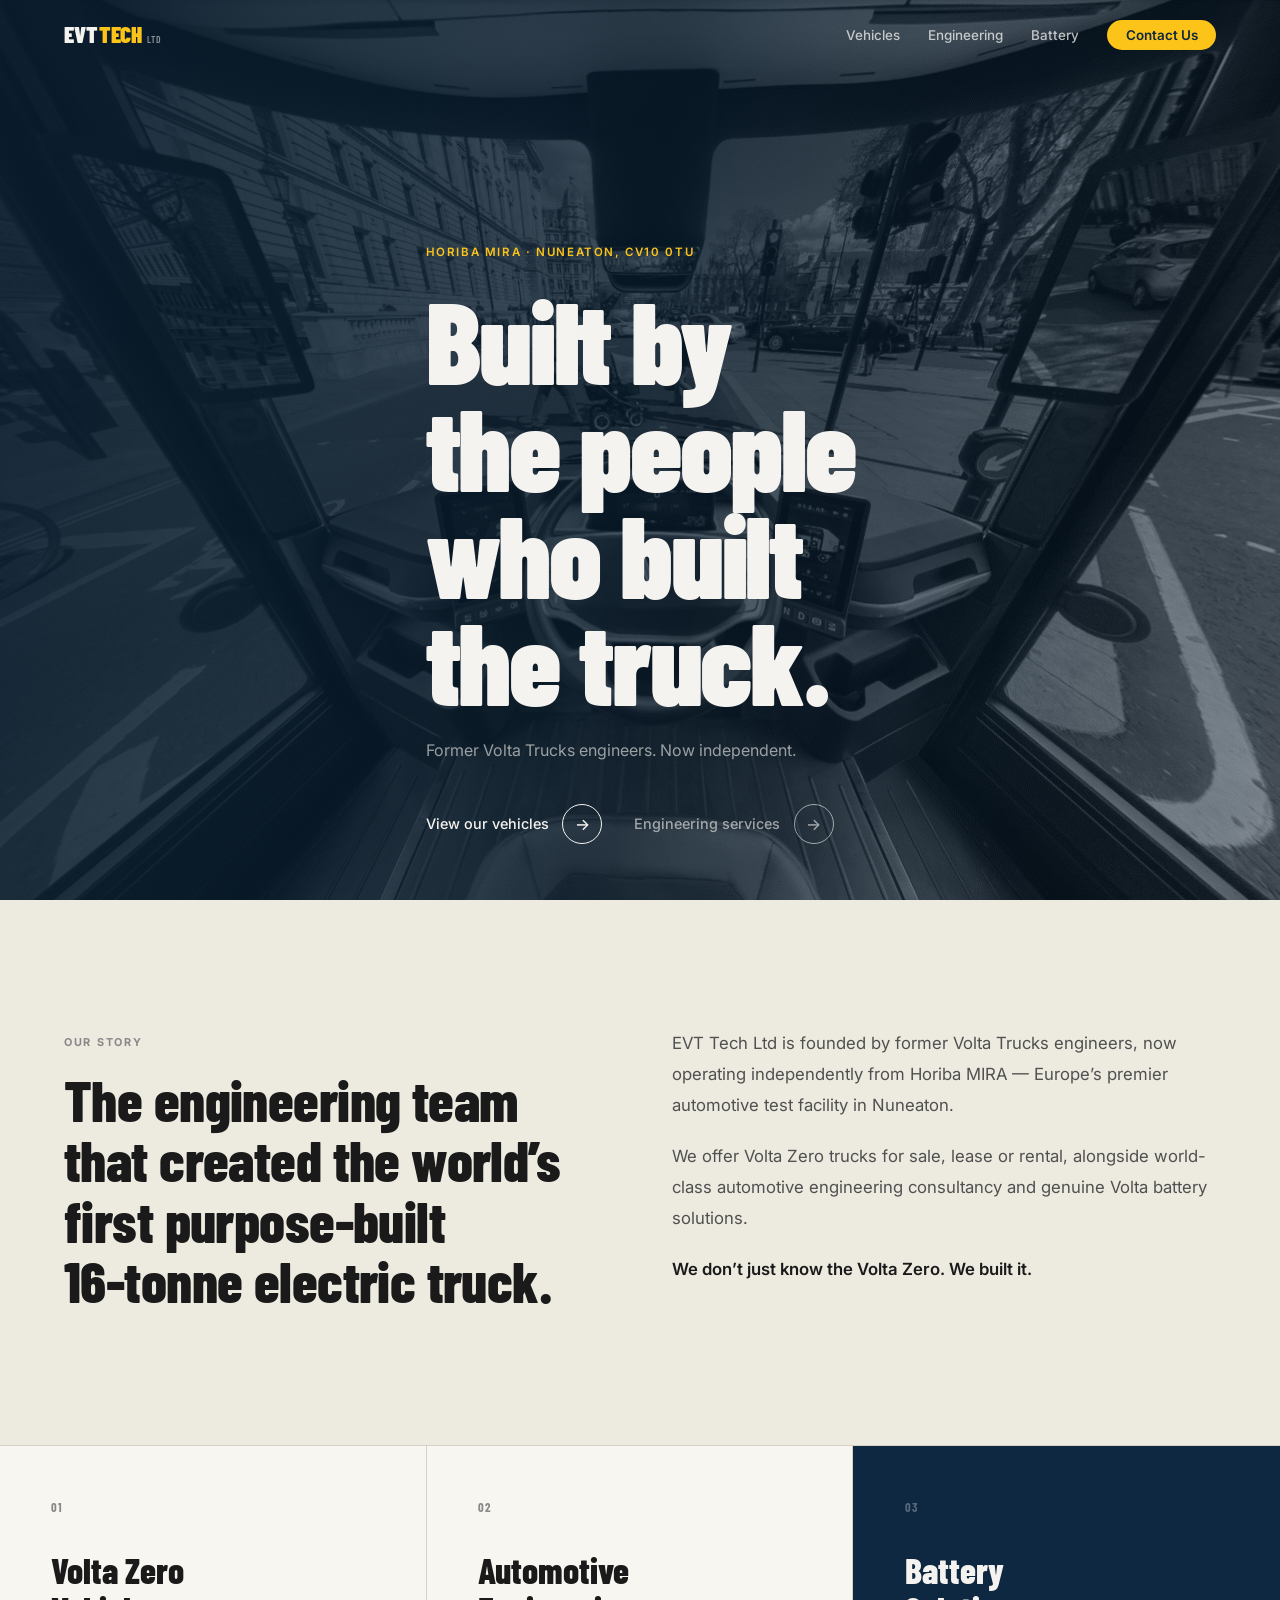
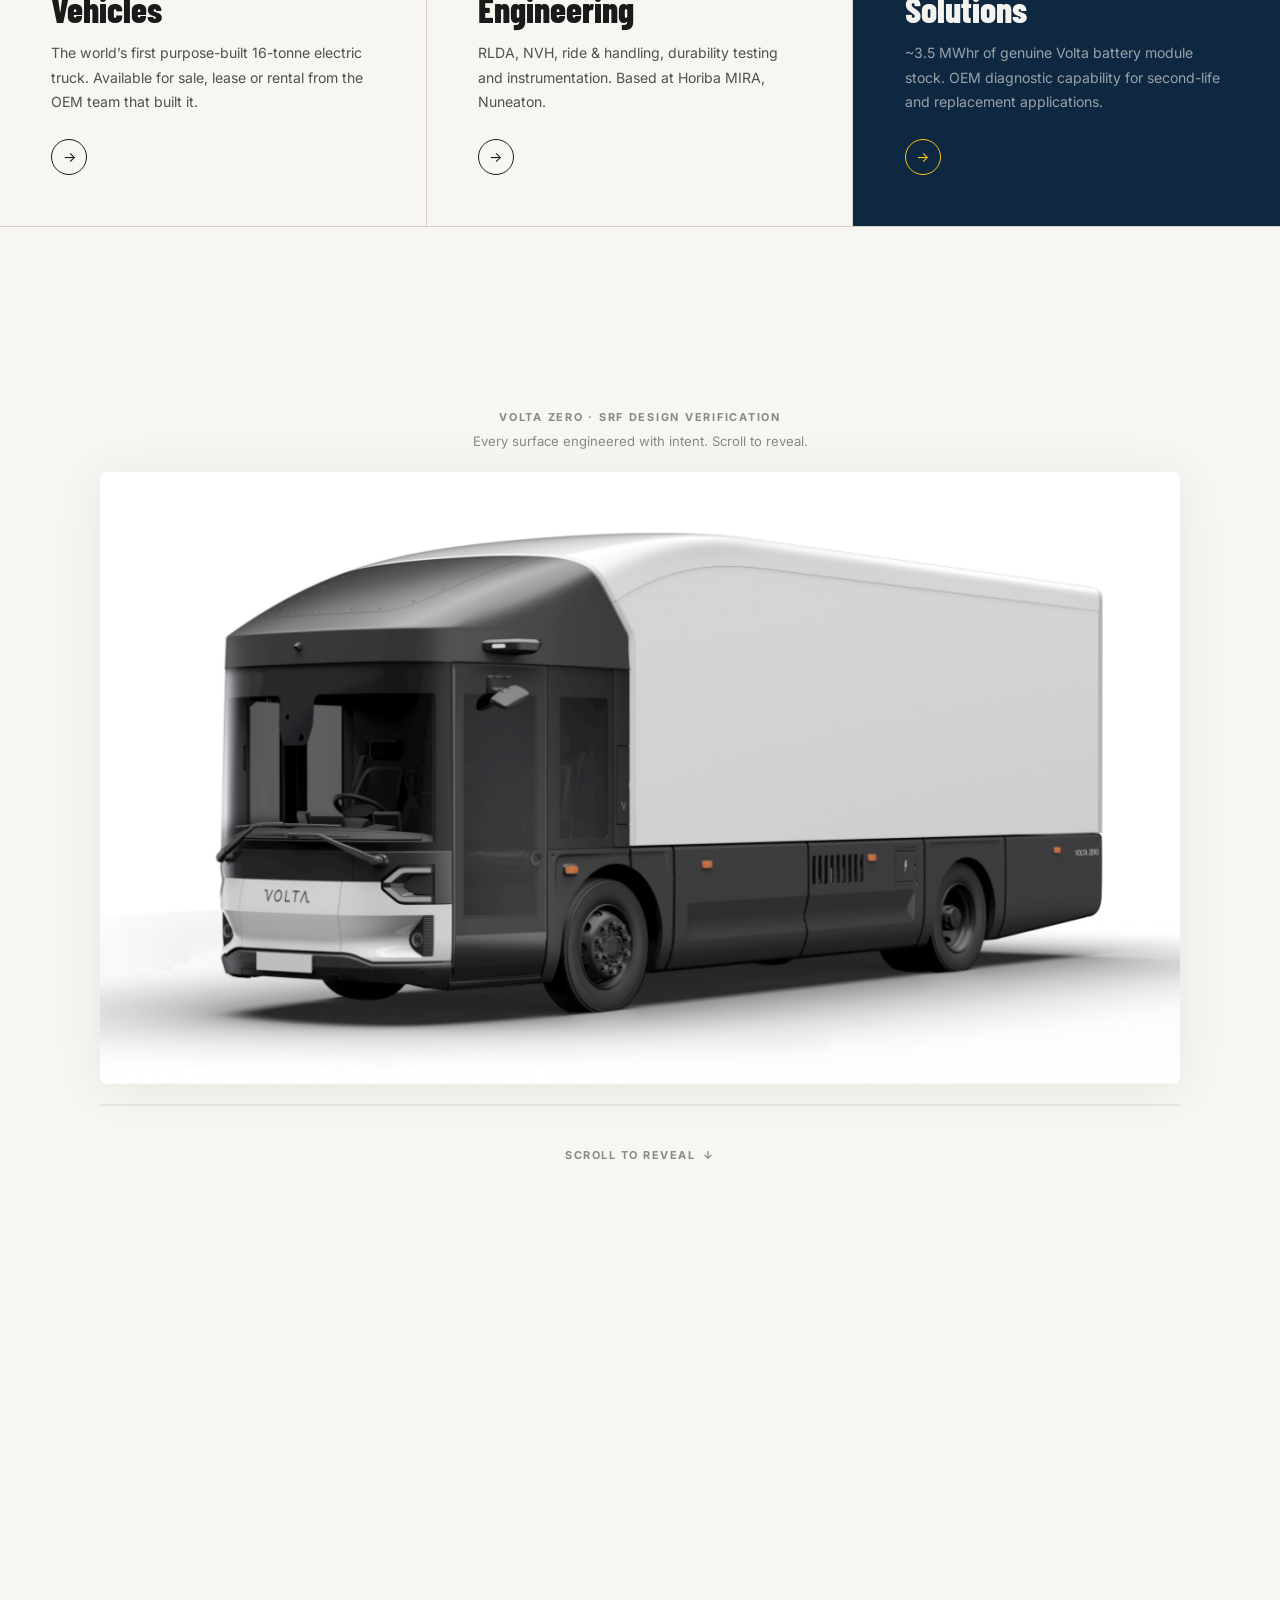
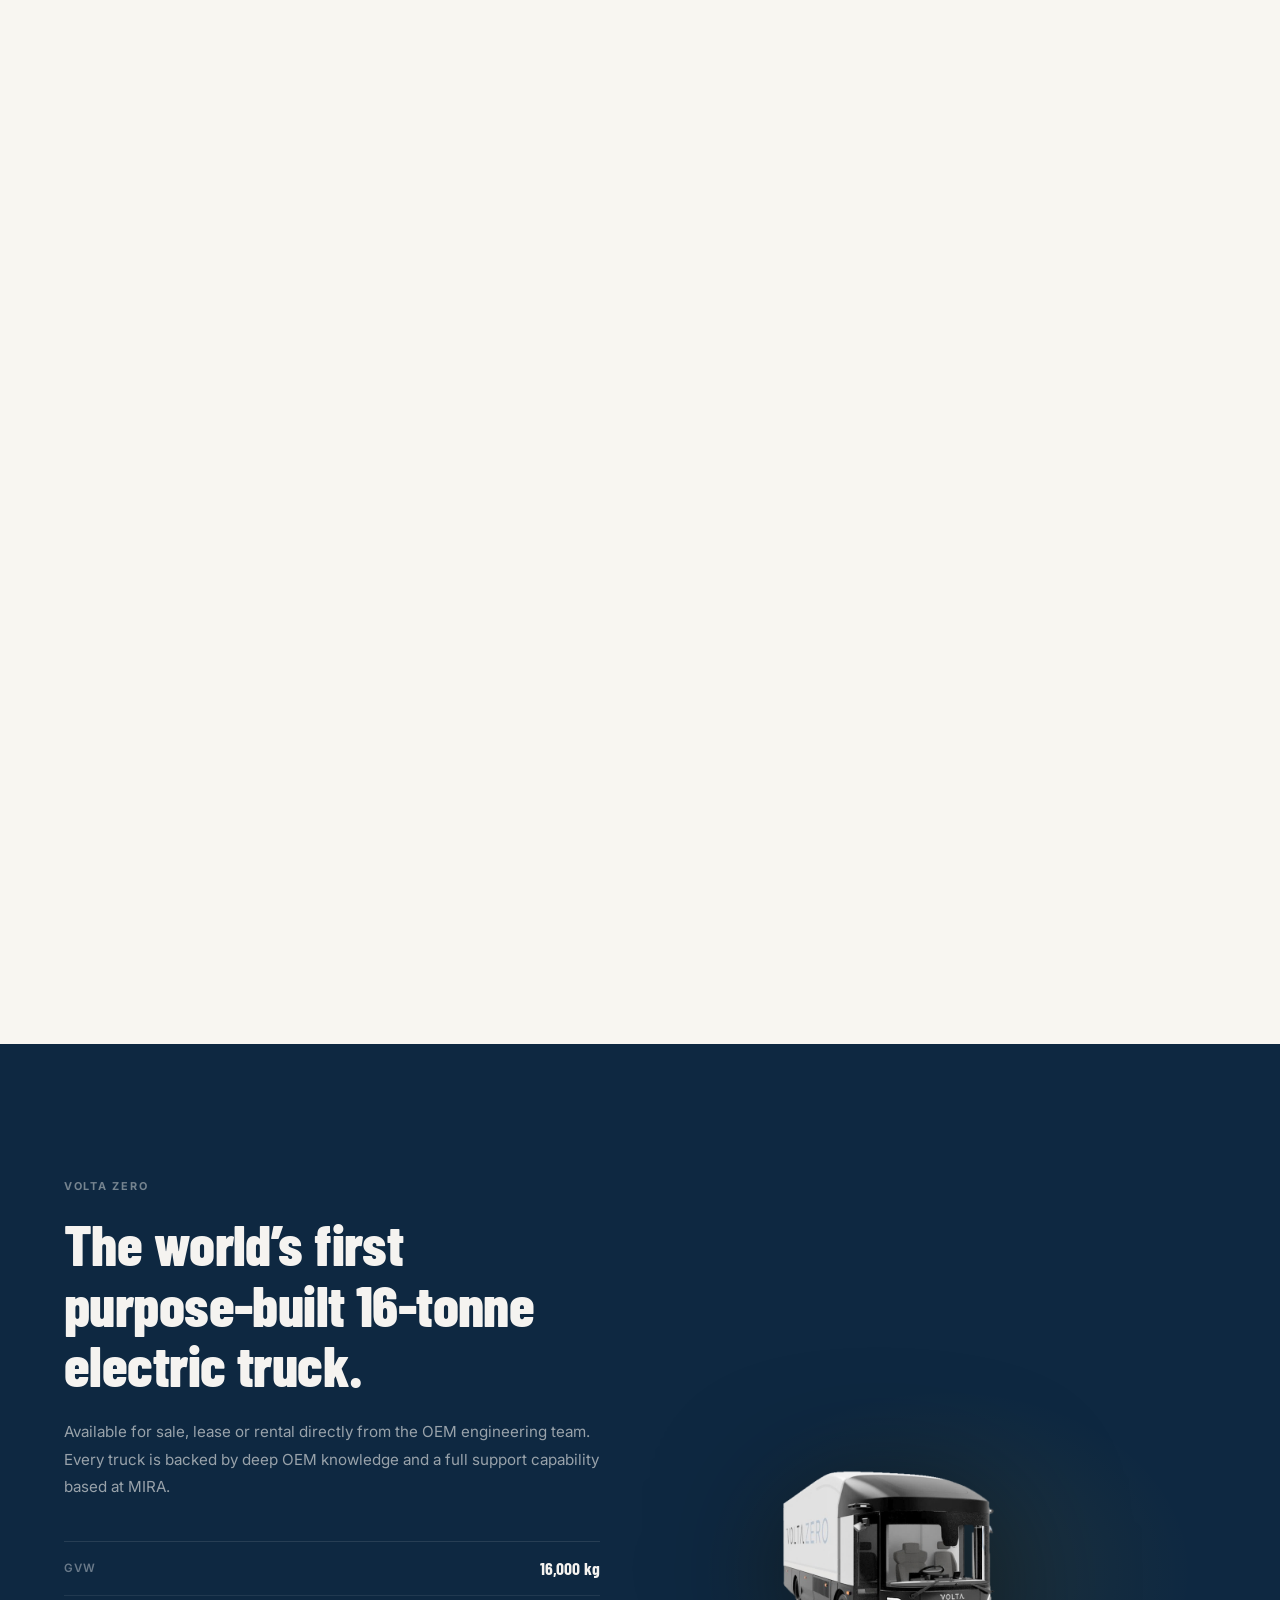
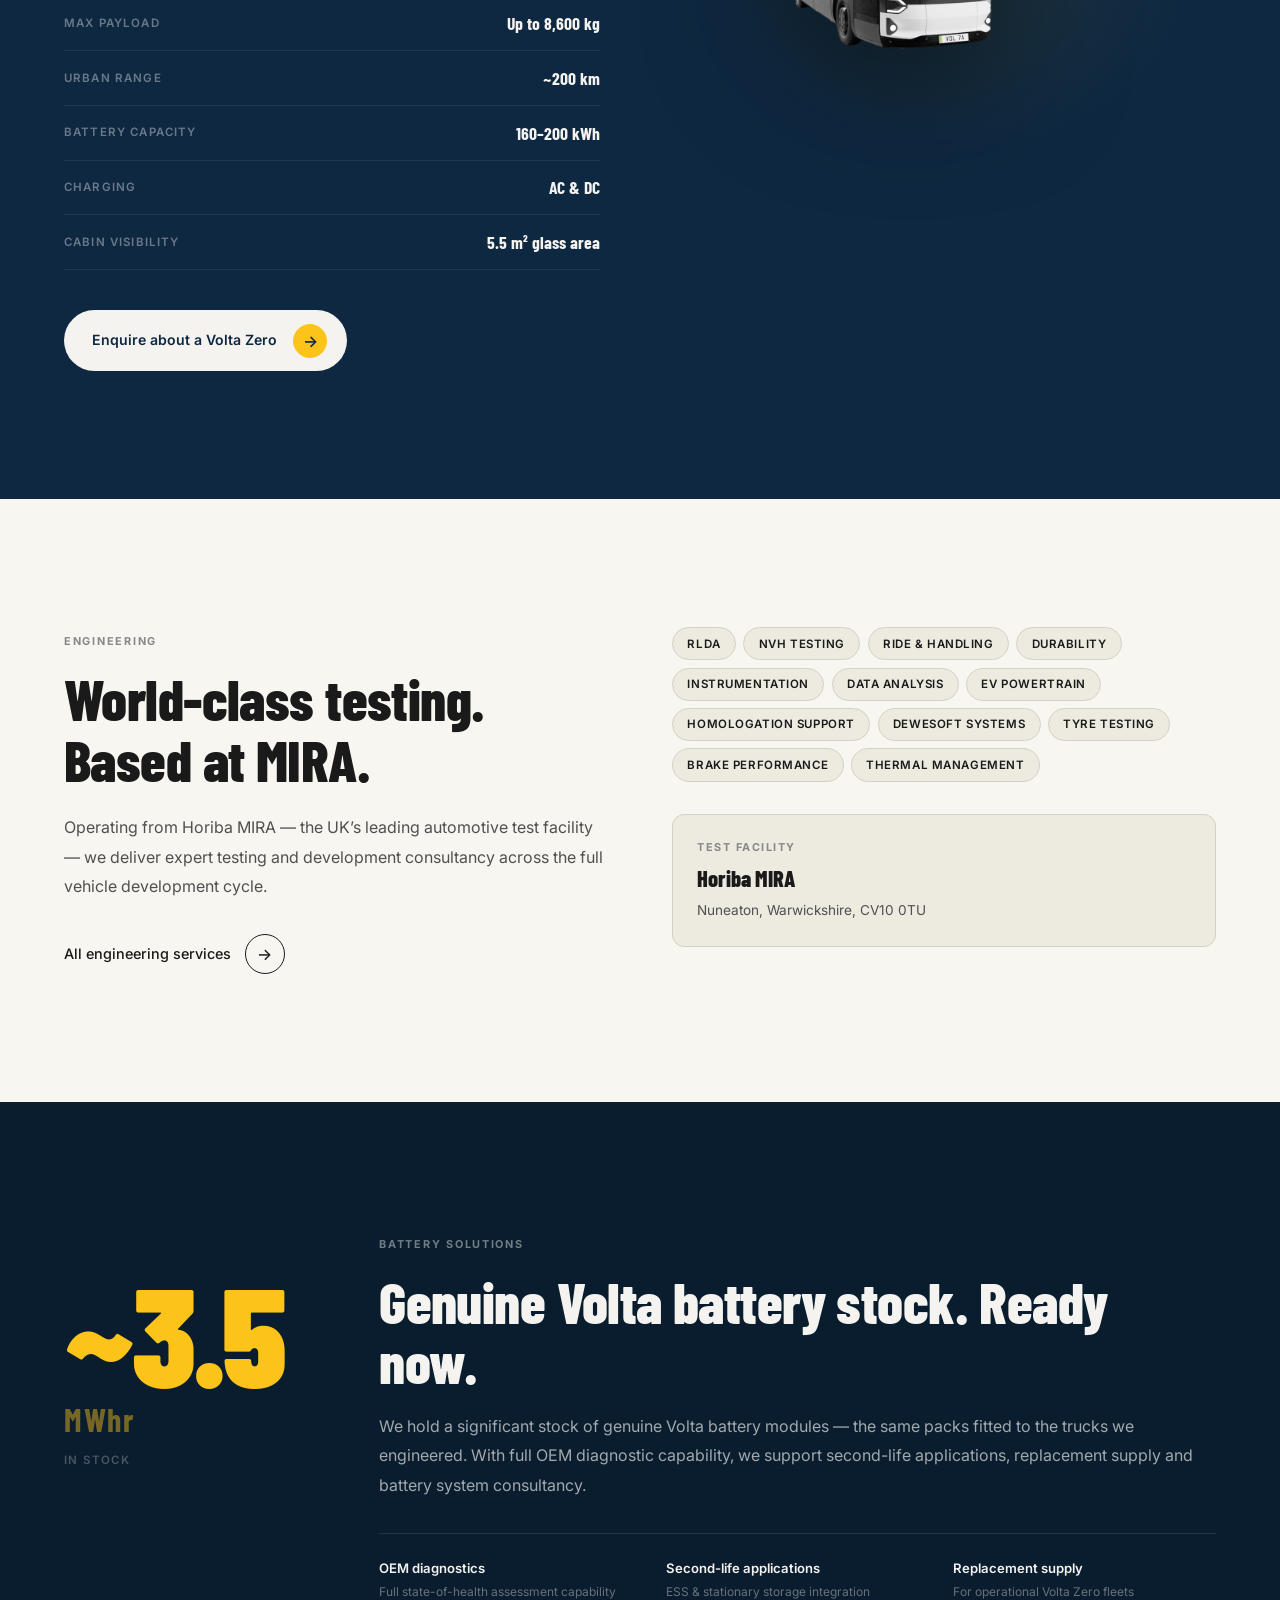
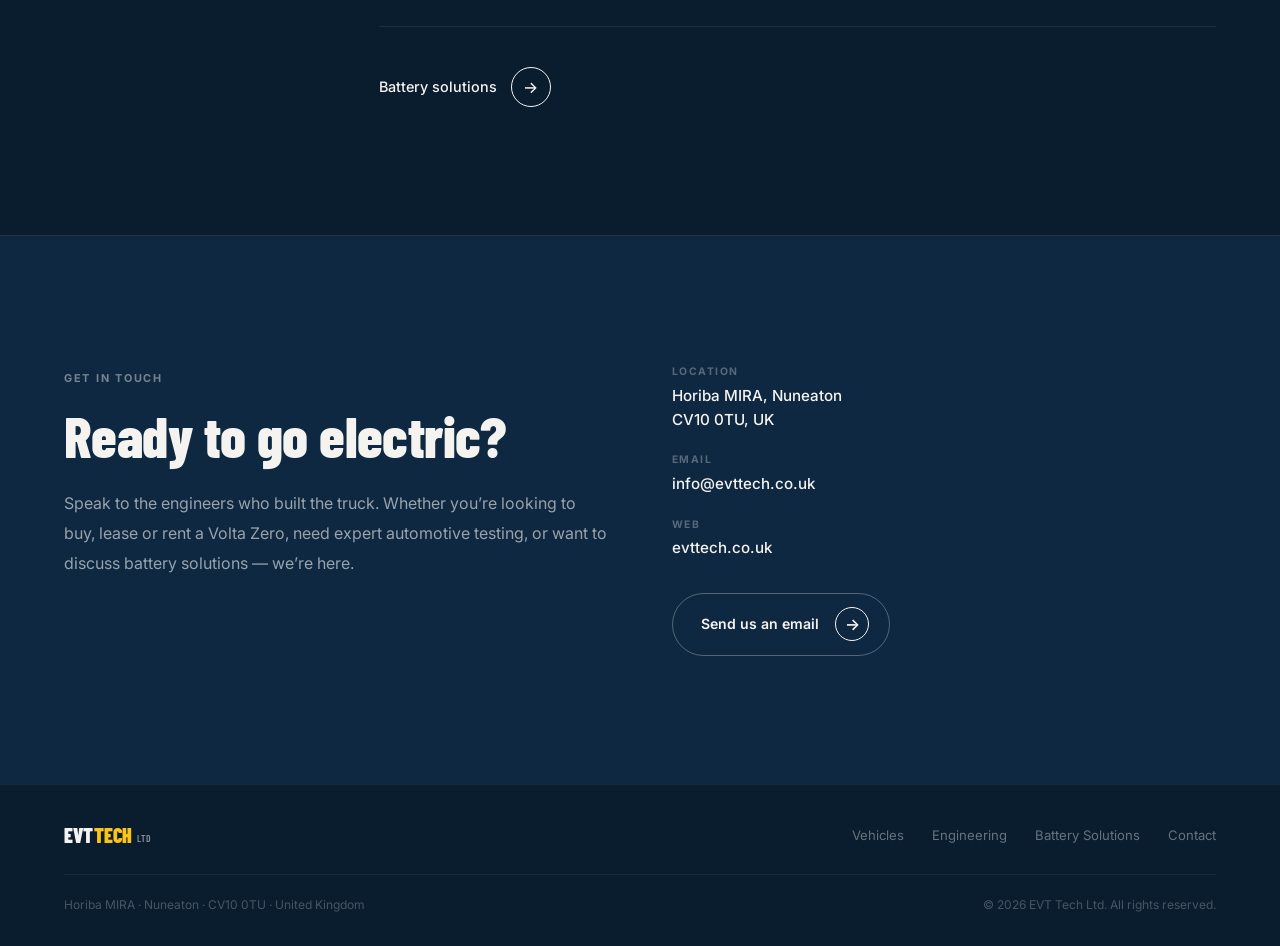
==== index.html @ 27f6cfab "Update content: remove hero stats bar, spec cleanup, real-world trials 2026, new hero images" ====
<!DOCTYPE html>
<html lang="en">
<head>
  <meta charset="UTF-8">
  <meta name="viewport" content="width=device-width, initial-scale=1.0">
  <title>EVT Tech Ltd | Electric Trucks &amp; Automotive Engineering</title>
  <meta name="description" content="EVT Tech Ltd — the team behind the Volta Zero electric truck. Available for sale, lease and rental from our base at Horiba MIRA, Nuneaton.">
  <meta name="keywords" content="Volta Zero, electric truck, 16-tonne electric, EV truck UK, automotive engineering MIRA, battery solutions">
  <meta property="og:title" content="EVT Tech Ltd | Electric Trucks &amp; Automotive Engineering">
  <meta property="og:description" content="Built by the people who built the truck. Volta Zero for sale, lease or rental. World-class engineering from Horiba MIRA.">
  <meta property="og:type" content="website">
  <meta property="og:url" content="https://evttech.co.uk">
  <link rel="canonical" href="https://evttech.co.uk">
  <link rel="preconnect" href="https://fonts.googleapis.com">
  <link rel="preconnect" href="https://fonts.gstatic.com" crossorigin>
  <link href="https://fonts.googleapis.com/css2?family=Barlow+Condensed:ital,wght@0,600;0,700;0,800;0,900;1,700&family=Inter:wght@300;400;500;600&display=swap" rel="stylesheet">
  <link rel="stylesheet" href="css/styles.css">
</head>
<body>

  <!-- ======================================================
       NAVIGATION
       ====================================================== -->
  <nav class="nav" id="nav" role="navigation" aria-label="Main navigation">
    <div class="nav-inner">
      <a href="#home" class="nav-logo" aria-label="EVT Tech Ltd home">
        <span class="logo-evt">EVT</span><span class="logo-tech">TECH</span><span class="logo-ltd">LTD</span>
      </a>
      <ul class="nav-links" id="navLinks" role="menubar">
        <li role="none"><a href="vehicles.html" role="menuitem">Vehicles</a></li>
        <li role="none"><a href="engineering.html" role="menuitem">Engineering</a></li>
        <li role="none"><a href="battery.html" role="menuitem">Battery</a></li>
        <li role="none"><a href="#contact" class="nav-cta" role="menuitem">Contact Us</a></li>
      </ul>
      <button class="nav-toggle" id="navToggle" aria-label="Toggle navigation menu" aria-expanded="false" aria-controls="navLinks">
        <span></span><span></span><span></span>
      </button>
    </div>
  </nav>

  <!-- ======================================================
       HERO
       ====================================================== -->
  <section class="hero" id="home" aria-label="Introduction">
    <div class="hero-media" aria-hidden="true">
      <img src="img/slide07_img33.png" alt="" class="hero-img">
      <div class="hero-overlay"></div>
    </div>
    <div class="hero-content">
      <div class="container">
        <p class="hero-eyebrow">Horiba MIRA &middot; Nuneaton, CV10 0TU</p>
        <h1 class="hero-title">
          Built by<br>
          the people<br>
          who built<br>
          the truck.
        </h1>
        <p class="hero-sub">Former Volta Trucks engineers. Now independent.</p>
        <div class="hero-actions">
          <a href="vehicles.html" class="arrow-link arrow-link--hero">
            <span class="arrow-link-label">View our vehicles</span>
            <span class="arrow-circ" aria-hidden="true">&#8594;</span>
          </a>
          <a href="engineering.html" class="arrow-link arrow-link--hero arrow-link--ghost">
            <span class="arrow-link-label">Engineering services</span>
            <span class="arrow-circ" aria-hidden="true">&#8594;</span>
          </a>
        </div>
      </div>
    </div>

  </section>

  <!-- ======================================================
       INTRO / ABOUT
       ====================================================== -->
  <section class="intro-section" id="about" aria-label="About EVT Tech">
    <div class="container">
      <div class="intro-grid">
        <div class="intro-left fade-up">
          <span class="tag">Our story</span>
          <h2 class="display-h">The engineering team that created the world&rsquo;s first purpose&#8209;built 16&#8209;tonne electric truck.</h2>
        </div>
        <div class="intro-right fade-up" style="--delay:0.15s">
          <p>EVT Tech Ltd is founded by former Volta Trucks engineers, now operating independently from Horiba MIRA &mdash; Europe&rsquo;s premier automotive test facility in Nuneaton.</p>
          <p>We offer Volta Zero trucks for sale, lease or rental, alongside world-class automotive engineering consultancy and genuine Volta battery solutions.</p>
          <p class="intro-bold">We don&rsquo;t just know the Volta Zero. We built it.</p>
        </div>
      </div>
    </div>
  </section>

  <!-- ======================================================
       SERVICES
       ====================================================== -->
  <section class="services-section" aria-label="Services">
    <div class="services-grid">

      <a href="vehicles.html" class="stile fade-up" aria-label="Volta Zero vehicles">
        <div class="stile-inner">
          <span class="stile-num">01</span>
          <div class="stile-body">
            <h3 class="stile-title">Volta Zero<br>Vehicles</h3>
            <p class="stile-desc">The world&rsquo;s first purpose-built 16-tonne electric truck. Available for sale, lease or rental from the OEM team that built it.</p>
            <span class="arrow-circ stile-arrow" aria-hidden="true">&#8594;</span>
          </div>
        </div>
      </a>

      <a href="engineering.html" class="stile fade-up" style="--delay:0.1s" aria-label="Automotive engineering services">
        <div class="stile-inner">
          <span class="stile-num">02</span>
          <div class="stile-body">
            <h3 class="stile-title">Automotive<br>Engineering</h3>
            <p class="stile-desc">RLDA, NVH, ride &amp; handling, durability testing and instrumentation. Based at Horiba MIRA, Nuneaton.</p>
            <span class="arrow-circ stile-arrow" aria-hidden="true">&#8594;</span>
          </div>
        </div>
      </a>

      <a href="battery.html" class="stile stile--gold fade-up" style="--delay:0.2s" aria-label="Battery solutions">
        <div class="stile-inner">
          <span class="stile-num">03</span>
          <div class="stile-body">
            <h3 class="stile-title">Battery<br>Solutions</h3>
            <p class="stile-desc">~3.5 MWhr of genuine Volta battery module stock. OEM diagnostic capability for second-life and replacement applications.</p>
            <span class="arrow-circ stile-arrow" aria-hidden="true">&#8594;</span>
          </div>
        </div>
      </a>

    </div>
  </section>

  <!-- ======================================================
       SKETCH SCROLL — Volta Zero reveal
       ====================================================== -->
  <section class="sketch-section" id="sketch" aria-label="Volta Zero design sketch">
    <div class="sketch-sticky">
      <div class="sketch-header">
        <span class="tag">Volta Zero &middot; SRF Design Verification</span>
        <p class="sketch-caption">Every surface engineered with intent. Scroll to reveal.</p>
      </div>
      <div class="sketch-wrap" id="sketchWrap">
        <!-- Bottom layer: CSS-filtered line-art sketch -->
        <img class="sketch-layer sketch-layer--sketch"
             src="img/Gemini_Sketch.png"
             alt="" aria-hidden="true">
        <!-- Top layer: original photo, clipped away left-to-right on scroll -->
        <img class="sketch-layer sketch-layer--photo"
             id="sketchLayerPhoto"
             src="img/slide08_img03.png"
             alt="Volta Zero electric truck">
        <!-- Gold wave line swept by JS -->
        <div class="sketch-wave-line" id="sketchWaveLine"></div>
      </div>
      <div class="sketch-progress">
        <div class="sketch-progress-fill" id="sketchProgressFill"></div>
      </div>
      <div class="sketch-hint" id="sketchHint">
        <span class="sketch-hint-text">scroll to reveal</span>
        <span class="sketch-hint-arrow">&#8595;</span>
      </div>
    </div>
  </section>

  <!-- ======================================================
       VOLTA ZERO FEATURE
       ====================================================== -->
  <section class="truck-section" id="vehicles" aria-label="Volta Zero trucks">
    <div class="container">
      <div class="truck-grid">

        <div class="truck-content fade-up">
          <span class="tag tag--light">Volta Zero</span>
          <h2 class="display-h display-h--light">The world&rsquo;s first purpose&#8209;built 16&#8209;tonne electric truck.</h2>
          <p class="truck-intro">Available for sale, lease or rental directly from the OEM engineering team. Every truck is backed by deep OEM knowledge and a full support capability based at MIRA.</p>

          <dl class="specs">
            <div class="spec-row">
              <dt class="spec-n">GVW</dt>
              <dd class="spec-v">16,000 kg</dd>
            </div>
            <div class="spec-row">
              <dt class="spec-n">Max payload</dt>
              <dd class="spec-v">Up to 8,600 kg</dd>
            </div>
            <div class="spec-row">
              <dt class="spec-n">Urban range</dt>
              <dd class="spec-v">~200 km</dd>
            </div>
            <div class="spec-row">
              <dt class="spec-n">Battery capacity</dt>
              <dd class="spec-v">160&ndash;200 kWh</dd>
            </div>
            <div class="spec-row">
              <dt class="spec-n">Charging</dt>
              <dd class="spec-v">AC &amp; DC</dd>
            </div>
            <div class="spec-row">
              <dt class="spec-n">Cabin visibility</dt>
              <dd class="spec-v">5.5 m&sup2; glass area</dd>
            </div>
          </dl>

          <a href="vehicles.html" class="btn-solid">
            Enquire about a Volta Zero
            <span class="arrow-circ arrow-circ--gold" aria-hidden="true">&#8594;</span>
          </a>
        </div>

        <div class="truck-visual fade-up" style="--delay:0.2s" aria-hidden="true">
          <img src="img/slide06_img17.png" alt="Volta Zero electric truck render" class="truck-img">
        </div>

      </div>
    </div>
  </section>

  <!-- ======================================================
       ENGINEERING
       ====================================================== -->
  <section class="eng-section" id="engineering" aria-label="Engineering services">
    <div class="container">
      <div class="eng-grid">

        <div class="eng-left fade-up">
          <span class="tag">Engineering</span>
          <h2 class="display-h">World&#8209;class testing.<br>Based at MIRA.</h2>
          <p>Operating from Horiba MIRA &mdash; the UK&rsquo;s leading automotive test facility &mdash; we deliver expert testing and development consultancy across the full vehicle development cycle.</p>
          <a href="engineering.html" class="arrow-link">
            <span class="arrow-link-label">All engineering services</span>
            <span class="arrow-circ" aria-hidden="true">&#8594;</span>
          </a>
        </div>

        <div class="eng-right fade-up" style="--delay:0.15s">
          <div class="caps-cloud" aria-label="Engineering capabilities">
            <span>RLDA</span>
            <span>NVH Testing</span>
            <span>Ride &amp; Handling</span>
            <span>Durability</span>
            <span>Instrumentation</span>
            <span>Data Analysis</span>
            <span>EV Powertrain</span>
            <span>Homologation Support</span>
            <span>Dewesoft Systems</span>
            <span>Tyre Testing</span>
            <span>Brake Performance</span>
            <span>Thermal Management</span>
          </div>
          <div class="mira-block">
            <p class="mira-label">Test facility</p>
            <p class="mira-name">Horiba MIRA</p>
            <p class="mira-addr">Nuneaton, Warwickshire, CV10 0TU</p>
          </div>
        </div>

      </div>
    </div>
  </section>

  <!-- ======================================================
       BATTERY
       ====================================================== -->
  <section class="bat-section" id="battery" aria-label="Battery solutions">
    <div class="container">
      <div class="bat-grid">

        <div class="bat-stat fade-up" aria-label="3.5 MWhr stock">
          <span class="bat-num">~3.5</span>
          <span class="bat-unit">MWhr</span>
          <span class="bat-sub">in stock</span>
        </div>

        <div class="bat-content fade-up" style="--delay:0.15s">
          <span class="tag tag--light">Battery Solutions</span>
          <h2 class="display-h display-h--light">Genuine Volta battery stock. Ready now.</h2>
          <p class="bat-desc">We hold a significant stock of genuine Volta battery modules &mdash; the same packs fitted to the trucks we engineered. With full OEM diagnostic capability, we support second-life applications, replacement supply and battery system consultancy.</p>

          <div class="bat-features">
            <div class="bat-feat">
              <span class="bat-feat-title">OEM diagnostics</span>
              <span class="bat-feat-desc">Full state-of-health assessment capability</span>
            </div>
            <div class="bat-feat">
              <span class="bat-feat-title">Second-life applications</span>
              <span class="bat-feat-desc">ESS &amp; stationary storage integration</span>
            </div>
            <div class="bat-feat">
              <span class="bat-feat-title">Replacement supply</span>
              <span class="bat-feat-desc">For operational Volta Zero fleets</span>
            </div>
          </div>

          <a href="battery.html" class="arrow-link arrow-link--light">
            <span class="arrow-link-label">Battery solutions</span>
            <span class="arrow-circ" aria-hidden="true">&#8594;</span>
          </a>
        </div>

      </div>
    </div>
  </section>

  <!-- ======================================================
       CONTACT
       ====================================================== -->
  <section class="contact-section" id="contact" aria-label="Contact">
    <div class="container">
      <div class="contact-grid">

        <div class="contact-left fade-up">
          <span class="tag tag--light">Get in touch</span>
          <h2 class="display-h display-h--light">Ready to go electric?</h2>
          <p class="contact-sub">Speak to the engineers who built the truck. Whether you&rsquo;re looking to buy, lease or rent a Volta Zero, need expert automotive testing, or want to discuss battery solutions &mdash; we&rsquo;re here.</p>
        </div>

        <div class="contact-right fade-up" style="--delay:0.15s">
          <div class="contact-details">
            <div class="cdetail">
              <span class="cdetail-label">Location</span>
              <span class="cdetail-value">Horiba MIRA, Nuneaton<br>CV10 0TU, UK</span>
            </div>
            <div class="cdetail">
              <span class="cdetail-label">Email</span>
              <a href="mailto:info@evttech.co.uk" class="cdetail-value cdetail-link">info@evttech.co.uk</a>
            </div>
            <div class="cdetail">
              <span class="cdetail-label">Web</span>
              <a href="https://evttech.co.uk" class="cdetail-value cdetail-link">evttech.co.uk</a>
            </div>
          </div>
          <a href="mailto:info@evttech.co.uk" class="btn-outline">
            Send us an email
            <span class="arrow-circ" aria-hidden="true">&#8594;</span>
          </a>
        </div>

      </div>
    </div>
  </section>

  <!-- ======================================================
       FOOTER
       ====================================================== -->
  <footer class="footer" role="contentinfo">
    <div class="container">
      <div class="footer-top">
        <a href="#home" class="nav-logo footer-brand" aria-label="EVT Tech Ltd home">
          <span class="logo-evt">EVT</span><span class="logo-tech">TECH</span><span class="logo-ltd">LTD</span>
        </a>
        <nav class="footer-nav" aria-label="Footer navigation">
          <a href="vehicles.html">Vehicles</a>
          <a href="engineering.html">Engineering</a>
          <a href="battery.html">Battery Solutions</a>
          <a href="#contact">Contact</a>
        </nav>
      </div>
      <div class="footer-bottom">
        <p class="footer-addr">Horiba MIRA &middot; Nuneaton &middot; CV10 0TU &middot; United Kingdom</p>
        <p class="footer-copy">&copy; 2026 EVT Tech Ltd. All rights reserved.</p>
      </div>
    </div>
  </footer>

  <script src="js/main.js"></script>
</body>
</html>
---- css/styles.css ----
/* ============================================================
   EVT Tech Ltd — Falkenklev-Inspired Design
   Warm sand palette · Bold condensed headings · Clean layout
   ============================================================ */

/* ---- Design Tokens ---- */
:root {
  --sand:          #EDEAE0;
  --snow:          #F8F6F1;
  --white:         #FFFFFF;
  --navy:          #0E2841;
  --navy-deep:     #091D2E;
  --navy-mid:      #132f4c;
  --gold:          #FCC419;
  --gold-dark:     #FBC218;
  --charcoal:      #1A1A1A;
  --mid:           #505050;
  --muted:         #888;
  --light:         #F5F3F0;
  --border-sand:   #D5D1C7;
  --border-navy:   rgba(255, 255, 255, 0.1);

  --font-display:  'Barlow Condensed', sans-serif;
  --font-body:     'Inter', system-ui, -apple-system, sans-serif;

  --ease:          0.3s ease;
  --ease-med:      0.5s ease;

  --max-w:         1400px;
  --gutter:        clamp(1.5rem, 5vw, 4.5rem);
  --section-pad:   clamp(5rem, 10vw, 9rem);
}

/* ---- Reset ---- */
*, *::before, *::after {
  box-sizing: border-box;
  margin: 0;
  padding: 0;
}

/* ---- Base ---- */
html {
  scroll-behavior: smooth;
  font-size: 16px;
  -webkit-text-size-adjust: 100%;
}

body {
  font-family: var(--font-body);
  background: var(--sand);
  color: var(--charcoal);
  line-height: 1.6;
  overflow-x: hidden;
  -webkit-font-smoothing: antialiased;
  -moz-osx-font-smoothing: grayscale;
}

img { max-width: 100%; display: block; }
a { color: inherit; text-decoration: none; }
ul { list-style: none; }

/* ---- Container ---- */
.container {
  max-width: var(--max-w);
  margin: 0 auto;
  padding: 0 var(--gutter);
}

/* ---- Display Heading ---- */
.display-h {
  font-family: var(--font-display);
  font-size: clamp(2.4rem, 4.5vw, 4.2rem);
  font-weight: 800;
  line-height: 1.05;
  letter-spacing: -0.01em;
  color: var(--charcoal);
}
.display-h--light { color: var(--light); }

/* ---- Section Tag ---- */
.tag {
  display: inline-block;
  font-family: var(--font-body);
  font-size: 0.68rem;
  font-weight: 700;
  letter-spacing: 0.16em;
  text-transform: uppercase;
  color: var(--muted);
  margin-bottom: 1.1rem;
}
.tag--light { color: rgba(245, 243, 240, 0.45); }

/* ---- Arrow Circle CTA ---- */
.arrow-circ {
  display: inline-flex;
  align-items: center;
  justify-content: center;
  width: 40px;
  height: 40px;
  border-radius: 50%;
  border: 1.5px solid currentColor;
  font-size: 1rem;
  flex-shrink: 0;
  transition: background var(--ease), color var(--ease), border-color var(--ease);
  line-height: 1;
}
.arrow-circ--gold {
  background: var(--gold);
  border-color: var(--gold);
  color: var(--navy);
}

/* ---- Arrow Link ---- */
.arrow-link {
  display: inline-flex;
  align-items: center;
  gap: 0.85rem;
  font-size: 0.9rem;
  font-weight: 500;
  color: var(--charcoal);
  transition: gap var(--ease);
}
.arrow-link:hover { gap: 1.3rem; }
.arrow-link:hover .arrow-circ {
  background: var(--charcoal);
  color: var(--light);
  border-color: var(--charcoal);
}
.arrow-link--light { color: var(--light); }
.arrow-link--light:hover .arrow-circ {
  background: var(--light);
  color: var(--navy);
  border-color: var(--light);
}
.arrow-link--hero { color: var(--light); }
.arrow-link--hero:hover .arrow-circ {
  background: var(--light);
  color: var(--navy);
  border-color: var(--light);
}
.arrow-link--ghost { opacity: 0.6; }
.arrow-link--ghost:hover { opacity: 1; }

/* ---- Solid Button ---- */
.btn-solid {
  display: inline-flex;
  align-items: center;
  gap: 1rem;
  background: var(--light);
  color: var(--navy);
  font-weight: 600;
  font-size: 0.88rem;
  padding: 0.85rem 1.25rem 0.85rem 1.75rem;
  border-radius: 100px;
  transition: background var(--ease);
  border: none;
  cursor: pointer;
}
.btn-solid:hover { background: var(--snow); }
.btn-solid .arrow-circ {
  background: var(--gold);
  border-color: var(--gold);
  color: var(--navy);
  width: 34px;
  height: 34px;
}
.btn-solid:hover .arrow-circ { background: var(--gold-dark); border-color: var(--gold-dark); }

/* ---- Outline Button ---- */
.btn-outline {
  display: inline-flex;
  align-items: center;
  gap: 1rem;
  color: var(--light);
  font-weight: 600;
  font-size: 0.88rem;
  padding: 0.85rem 1.25rem 0.85rem 1.75rem;
  border-radius: 100px;
  border: 1.5px solid rgba(245, 243, 240, 0.3);
  transition: border-color var(--ease), background var(--ease);
  cursor: pointer;
}
.btn-outline:hover { border-color: var(--light); background: rgba(255,255,255,0.06); }
.btn-outline .arrow-circ { width: 34px; height: 34px; color: var(--light); }
.btn-outline:hover .arrow-circ { background: var(--light); color: var(--navy); border-color: var(--light); }

/* ====================================================
   NAVIGATION
   ==================================================== */
.nav {
  position: fixed;
  top: 0;
  left: 0;
  right: 0;
  z-index: 100;
  transition: box-shadow var(--ease);
}
.nav::before {
  content: '';
  position: absolute;
  inset: 0;
  z-index: -1;
  background: rgba(248, 246, 241, 0.96);
  backdrop-filter: blur(12px);
  -webkit-backdrop-filter: blur(12px);
  opacity: 0;
  transition: opacity var(--ease);
}
.nav.scrolled::before {
  opacity: 1;
}
.nav.scrolled {
  box-shadow: 0 1px 0 var(--border-sand);
}

.nav-inner {
  max-width: var(--max-w);
  margin: 0 auto;
  padding: 0 var(--gutter);
  display: flex;
  align-items: center;
  justify-content: space-between;
  height: 70px;
}

.nav-logo {
  display: flex;
  align-items: baseline;
  gap: 0.1rem;
  font-family: var(--font-display);
  font-weight: 900;
  font-size: 1.45rem;
  letter-spacing: -0.01em;
  line-height: 1;
  color: var(--light);
  transition: color var(--ease);
}
.nav.scrolled .nav-logo { color: var(--navy); }
.logo-evt { color: inherit; }
.logo-tech { color: var(--gold); }
.logo-ltd {
  font-size: 0.6rem;
  font-weight: 600;
  letter-spacing: 0.1em;
  color: rgba(245, 243, 240, 0.55);
  align-self: flex-end;
  padding-bottom: 0.2em;
  margin-left: 0.2rem;
}
.nav.scrolled .logo-ltd { color: var(--muted); }

.nav-links {
  display: flex;
  align-items: center;
  gap: 1.75rem;
}
.nav-links a {
  font-size: 0.84rem;
  font-weight: 500;
  color: rgba(245, 243, 240, 0.75);
  transition: color var(--ease);
}
.nav-links a:hover { color: var(--light); }
.nav.scrolled .nav-links a { color: var(--mid); }
.nav.scrolled .nav-links a:hover { color: var(--charcoal); }

.nav-links .nav-cta {
  background: var(--gold);
  color: var(--navy) !important;
  padding: 0.45rem 1.15rem;
  border-radius: 100px;
  font-weight: 600;
  transition: background var(--ease);
}
.nav-links .nav-cta:hover { background: var(--gold-dark) !important; }

.nav-toggle {
  display: none;
  flex-direction: column;
  gap: 5px;
  background: none;
  border: none;
  cursor: pointer;
  padding: 4px;
}
.nav-toggle span {
  display: block;
  width: 22px;
  height: 2px;
  background: var(--light);
  border-radius: 2px;
  transition: transform var(--ease), opacity var(--ease);
}
.nav.scrolled .nav-toggle span { background: var(--charcoal); }

/* ====================================================
   HERO
   ==================================================== */
.hero {
  position: relative;
  min-height: 100vh;
  display: flex;
  flex-direction: column;
}

.hero-media {
  position: absolute;
  inset: 0;
  overflow: hidden;
}
.hero-img {
  width: 100%;
  height: 100%;
  object-fit: cover;
  object-position: center 25%;
  filter: grayscale(15%) contrast(1.08);
}
.hero-overlay {
  position: absolute;
  inset: 0;
  background: linear-gradient(
    105deg,
    rgba(9, 29, 46, 0.92) 0%,
    rgba(9, 29, 46, 0.78) 45%,
    rgba(9, 29, 46, 0.45) 100%
  );
}

.hero-content {
  position: relative;
  flex: 1;
  display: flex;
  align-items: flex-end;
  padding-bottom: 3.5rem;
  padding-top: 10rem;
}

.hero-eyebrow {
  display: inline-block;
  font-size: 0.72rem;
  font-weight: 600;
  letter-spacing: 0.14em;
  text-transform: uppercase;
  color: var(--gold);
  margin-bottom: 1.5rem;
}

.hero-title {
  font-family: var(--font-display);
  font-size: clamp(3.8rem, 9vw, 8.5rem);
  font-weight: 900;
  line-height: 0.93;
  letter-spacing: -0.02em;
  color: var(--light);
  margin-bottom: 1.5rem;
}

.hero-sub {
  font-size: 1rem;
  color: rgba(245, 243, 240, 0.6);
  font-weight: 400;
  margin-bottom: 2.5rem;
}

.hero-actions {
  display: flex;
  align-items: center;
  gap: 2rem;
  flex-wrap: wrap;
}

.hero-bar {
  position: relative;
  z-index: 1;
  border-top: 1px solid rgba(255, 255, 255, 0.12);
  background: rgba(9, 29, 46, 0.65);
  backdrop-filter: blur(10px);
  -webkit-backdrop-filter: blur(10px);
  padding: 1.2rem 0;
}

.hero-stats {
  display: grid;
  grid-template-columns: repeat(4, 1fr);
  gap: 0;
}
.hstat {
  padding: 0 1.25rem;
  border-left: 1px solid rgba(255, 255, 255, 0.1);
  display: flex;
  flex-direction: column;
  gap: 0.2rem;
}
.hstat:first-child { border-left: none; }
.hstat-value {
  font-family: var(--font-display);
  font-size: 1.55rem;
  font-weight: 800;
  color: var(--gold);
  line-height: 1;
}
.hstat-label {
  font-size: 0.68rem;
  font-weight: 500;
  text-transform: uppercase;
  letter-spacing: 0.08em;
  color: rgba(255, 255, 255, 0.45);
}

/* ====================================================
   INTRO / ABOUT
   ==================================================== */
.intro-section {
  background: var(--sand);
  padding: var(--section-pad) 0;
}
.intro-grid {
  display: grid;
  grid-template-columns: 1fr 1fr;
  gap: 4rem;
  align-items: start;
}
.intro-right p {
  font-size: 1.05rem;
  color: var(--mid);
  line-height: 1.85;
  margin-bottom: 1.25rem;
}
.intro-bold {
  font-weight: 600;
  color: var(--charcoal) !important;
  font-size: 1.05rem;
  margin-bottom: 2rem !important;
}

/* ====================================================
   SERVICES TILES
   ==================================================== */
.services-section {
  background: var(--snow);
  padding-bottom: clamp(3rem, 6vw, 6rem);
}
.services-grid {
  display: grid;
  grid-template-columns: repeat(3, 1fr);
  border-top: 1.5px solid var(--border-sand);
  border-bottom: 1.5px solid var(--border-sand);
}
.stile {
  display: block;
  border-right: 1.5px solid var(--border-sand);
  background: var(--snow);
  transition: background var(--ease);
}
.stile:last-child { border-right: none; }
.stile:hover { background: var(--sand); }
.stile--gold { background: var(--navy); }
.stile--gold:hover { background: var(--navy-mid); }

.stile-inner {
  padding: clamp(2rem, 4vw, 3.5rem);
  min-height: 340px;
  display: flex;
  flex-direction: column;
}
.stile-num {
  font-family: var(--font-display);
  font-size: 0.78rem;
  font-weight: 700;
  letter-spacing: 0.1em;
  color: var(--muted);
  margin-bottom: auto;
}
.stile--gold .stile-num { color: rgba(255,255,255,0.3); }

.stile-body { padding-top: 2rem; }
.stile-title {
  font-family: var(--font-display);
  font-size: clamp(1.8rem, 2.8vw, 2.4rem);
  font-weight: 800;
  line-height: 1.1;
  color: var(--charcoal);
  margin-bottom: 0.8rem;
}
.stile--gold .stile-title { color: var(--light); }

.stile-desc {
  font-size: 0.88rem;
  color: var(--mid);
  line-height: 1.75;
  margin-bottom: 1.5rem;
}
.stile--gold .stile-desc { color: rgba(245, 243, 240, 0.6); }

.stile-arrow {
  width: 36px;
  height: 36px;
  font-size: 0.88rem;
  color: var(--charcoal);
}
.stile--gold .stile-arrow { color: var(--gold); }
.stile:not(.stile--gold):hover .stile-arrow {
  background: var(--navy);
  color: var(--light);
  border-color: var(--navy);
}
.stile--gold:hover .stile-arrow {
  background: var(--gold);
  border-color: var(--gold);
  color: var(--navy);
}

/* ====================================================
   VOLTA ZERO FEATURE
   ==================================================== */
.truck-section {
  background: var(--navy);
  padding: var(--section-pad) 0;
  overflow: hidden;
}
.truck-grid {
  display: grid;
  grid-template-columns: 1fr 1fr;
  gap: 5rem;
  align-items: center;
}
.truck-intro {
  font-size: 0.95rem;
  color: rgba(245, 243, 240, 0.6);
  line-height: 1.8;
  margin-top: 1.5rem;
}
.specs {
  margin: 2.5rem 0;
  border-top: 1px solid rgba(255, 255, 255, 0.1);
}
.spec-row {
  display: flex;
  justify-content: space-between;
  align-items: center;
  padding: 0.8rem 0;
  border-bottom: 1px solid rgba(255, 255, 255, 0.08);
}
.spec-n {
  font-size: 0.72rem;
  font-weight: 600;
  text-transform: uppercase;
  letter-spacing: 0.1em;
  color: rgba(255, 255, 255, 0.38);
}
.spec-v {
  font-family: var(--font-display);
  font-size: 1.1rem;
  font-weight: 700;
  color: var(--light);
}

.truck-visual {
  display: flex;
  align-items: center;
  justify-content: center;
  background: radial-gradient(ellipse at center, rgba(252, 196, 25, 0.08) 0%, transparent 65%);
  border-radius: 20px;
  padding: 3rem;
  min-height: 400px;
}
.truck-img {
  max-height: 480px;
  object-fit: contain;
  filter: drop-shadow(0 24px 64px rgba(0,0,0,0.6));
}

/* ====================================================
   ENGINEERING
   ==================================================== */
.eng-section {
  background: var(--snow);
  padding: var(--section-pad) 0;
}
.eng-grid {
  display: grid;
  grid-template-columns: 1fr 1fr;
  gap: 4rem;
  align-items: start;
}
.eng-left p {
  font-size: 1rem;
  color: var(--mid);
  line-height: 1.85;
  margin: 1.5rem 0 2rem;
}
.caps-cloud {
  display: flex;
  flex-wrap: wrap;
  gap: 0.45rem;
  margin-bottom: 2rem;
}
.caps-cloud span {
  display: inline-block;
  font-size: 0.72rem;
  font-weight: 600;
  letter-spacing: 0.05em;
  text-transform: uppercase;
  color: var(--charcoal);
  background: var(--sand);
  border: 1px solid var(--border-sand);
  padding: 0.4rem 0.9rem;
  border-radius: 100px;
  transition: background var(--ease), border-color var(--ease);
}
.caps-cloud span:hover {
  background: var(--navy);
  color: var(--light);
  border-color: var(--navy);
}

.mira-block {
  padding: 1.5rem;
  border: 1px solid var(--border-sand);
  border-radius: 12px;
  background: var(--sand);
}
.mira-label {
  font-size: 0.68rem;
  font-weight: 700;
  letter-spacing: 0.14em;
  text-transform: uppercase;
  color: var(--muted);
  margin-bottom: 0.3rem;
}
.mira-name {
  font-family: var(--font-display);
  font-size: 1.4rem;
  font-weight: 800;
  color: var(--charcoal);
  margin-bottom: 0.2rem;
}
.mira-addr {
  font-size: 0.85rem;
  color: var(--mid);
}

/* ====================================================
   BATTERY
   ==================================================== */
.bat-section {
  background: var(--navy-deep);
  padding: var(--section-pad) 0;
}
.bat-grid {
  display: grid;
  grid-template-columns: auto 1fr;
  gap: 4rem 6rem;
  align-items: start;
}
.bat-stat {
  display: flex;
  flex-direction: column;
  padding-top: 2.5rem;
}
.bat-num {
  font-family: var(--font-display);
  font-size: clamp(5rem, 11vw, 9.5rem);
  font-weight: 900;
  line-height: 0.88;
  color: var(--gold);
  letter-spacing: -0.03em;
}
.bat-unit {
  font-family: var(--font-display);
  font-size: clamp(1.4rem, 2.5vw, 2.2rem);
  font-weight: 700;
  color: rgba(252, 196, 25, 0.45);
  letter-spacing: 0.05em;
}
.bat-sub {
  font-size: 0.72rem;
  font-weight: 600;
  letter-spacing: 0.12em;
  text-transform: uppercase;
  color: rgba(255,255,255,0.25);
  margin-top: 0.4rem;
}
.bat-desc {
  font-size: 1rem;
  color: rgba(245, 243, 240, 0.65);
  line-height: 1.85;
  margin: 1.25rem 0 2rem;
}
.bat-features {
  display: grid;
  grid-template-columns: repeat(3, 1fr);
  gap: 1.5rem;
  margin-bottom: 2.5rem;
  padding: 1.5rem 0;
  border-top: 1px solid rgba(255,255,255,0.1);
  border-bottom: 1px solid rgba(255,255,255,0.08);
}
.bat-feat { display: flex; flex-direction: column; gap: 0.3rem; }
.bat-feat-title {
  font-weight: 600;
  font-size: 0.82rem;
  color: var(--light);
}
.bat-feat-desc {
  font-size: 0.75rem;
  color: rgba(245, 243, 240, 0.4);
  line-height: 1.55;
}

/* ====================================================
   CONTACT
   ==================================================== */
.contact-section {
  background: var(--navy);
  padding: var(--section-pad) 0;
  border-top: 1px solid rgba(255,255,255,0.06);
}
.contact-grid {
  display: grid;
  grid-template-columns: 1fr 1fr;
  gap: 4rem;
  align-items: start;
}
.contact-sub {
  font-size: 1rem;
  color: rgba(245, 243, 240, 0.6);
  line-height: 1.85;
  margin-top: 1.5rem;
}
.contact-details {
  display: flex;
  flex-direction: column;
  gap: 1.25rem;
  margin-bottom: 2rem;
}
.cdetail { display: flex; flex-direction: column; gap: 0.2rem; }
.cdetail-label {
  font-size: 0.65rem;
  font-weight: 700;
  letter-spacing: 0.14em;
  text-transform: uppercase;
  color: rgba(255,255,255,0.3);
}
.cdetail-value {
  font-size: 0.95rem;
  font-weight: 500;
  color: var(--light);
  line-height: 1.6;
}
.cdetail-link { transition: color var(--ease); }
.cdetail-link:hover { color: var(--gold); }

/* ====================================================
   FOOTER
   ==================================================== */
.footer {
  background: var(--navy-deep);
  padding: 2.5rem 0 2rem;
  border-top: 1px solid rgba(255,255,255,0.06);
}
.footer-brand { font-size: 1.25rem; }
.footer-top {
  display: flex;
  align-items: center;
  justify-content: space-between;
  padding-bottom: 1.75rem;
  border-bottom: 1px solid rgba(255,255,255,0.07);
  margin-bottom: 1.25rem;
}
.footer-nav {
  display: flex;
  gap: 1.75rem;
}
.footer-nav a {
  font-size: 0.82rem;
  color: rgba(255,255,255,0.38);
  transition: color var(--ease);
}
.footer-nav a:hover { color: var(--light); }
.footer-bottom {
  display: flex;
  justify-content: space-between;
  align-items: center;
}
.footer-addr, .footer-copy {
  font-size: 0.75rem;
  color: rgba(255,255,255,0.25);
}

/* ====================================================
   SKETCH SCROLL SECTION
   ==================================================== */
.sketch-section {
  height: 260vh;
  background: var(--snow);
}
.sketch-sticky {
  position: sticky;
  top: 0;
  height: 100vh;
  display: flex;
  flex-direction: column;
  align-items: center;
  justify-content: center;
  gap: 1.25rem;
  background: var(--snow);
  overflow: hidden;
}
.sketch-header {
  text-align: center;
  pointer-events: none;
}
.sketch-header .tag { margin-bottom: 0.3rem; }
.sketch-caption {
  font-size: 0.82rem;
  color: var(--muted);
  font-weight: 400;
}
.sketch-wrap {
  position: relative;
  line-height: 0;
  max-width: min(92vw, 1080px);
  border-radius: 6px;
  box-shadow: 0 4px 48px rgba(0, 0, 0, 0.07);
  overflow: hidden; /* keeps wave line clipped to image bounds */
}
/* Both layers share same display sizing */
.sketch-layer {
  display: block;
  width: 100%;
  height: auto;
  max-height: 68vh;
  object-fit: contain;
}
/* Bottom: already line-art — no filter needed */
.sketch-layer--sketch {
  filter: none;
}
/* Top: original photo, clips from the left as scroll progresses */
.sketch-layer--photo {
  position: absolute;
  inset: 0;
  width: 100%;
  height: 100%;
  object-fit: contain;
  clip-path: inset(0 0 0 var(--sketch-wave, 0%));
}
/* Gold wave line — positioned at the clip boundary */
.sketch-wave-line {
  position: absolute;
  top: 0;
  bottom: 0;
  left: var(--sketch-wave, 0%);
  width: 2px;
  background: linear-gradient(to bottom, transparent 0%, var(--gold) 40%, var(--gold) 60%, transparent 100%);
  opacity: 0;
  pointer-events: none;
  transition: opacity 0.3s ease;
}
.sketch-wave-line.active { opacity: 0.85; }

.sketch-progress {
  width: min(92vw, 1080px);
  height: 2px;
  background: rgba(0,0,0,0.07);
  border-radius: 2px;
  overflow: hidden;
}
.sketch-progress-fill {
  height: 100%;
  width: 0%;
  background: var(--gold);
  border-radius: 2px;
  transition: width 0.05s linear;
}
.sketch-hint {
  position: absolute;
  bottom: 2.5rem;
  display: flex;
  align-items: center;
  gap: 0.5rem;
  font-size: 0.68rem;
  font-weight: 700;
  letter-spacing: 0.14em;
  text-transform: uppercase;
  color: var(--muted);
  transition: opacity 0.6s ease;
  pointer-events: none;
}
.sketch-hint.hidden { opacity: 0; }
.sketch-hint-arrow {
  animation: hint-bounce 1.4s ease-in-out infinite;
}
@keyframes hint-bounce {
  0%, 100% { transform: translateY(0); }
  50%       { transform: translateY(4px); }
}

/* ====================================================
   ANIMATIONS
   ==================================================== */
.fade-up {
  opacity: 0;
  transform: translateY(28px);
  transition: opacity 0.75s ease, transform 0.75s ease;
  transition-delay: var(--delay, 0s);
}
.fade-up.visible {
  opacity: 1;
  transform: none;
}

/* ====================================================
   RESPONSIVE
   ==================================================== */
@media (max-width: 1100px) {
  .intro-grid,
  .eng-grid,
  .contact-grid { grid-template-columns: 1fr; gap: 2.5rem; }

  .truck-grid { grid-template-columns: 1fr; gap: 3rem; }
  .truck-visual { min-height: 320px; padding: 1.75rem; }

  .bat-grid { grid-template-columns: 1fr; gap: 1.5rem; }
  .bat-stat { flex-direction: row; align-items: baseline; gap: 0.5rem; padding-top: 0; }
  .bat-features { grid-template-columns: 1fr 1fr; }
}

@media (max-width: 768px) {
  .hero-title { font-size: clamp(3.2rem, 14vw, 5.5rem); }
  .hero-stats { grid-template-columns: repeat(2, 1fr); }
  .hstat:nth-child(3) { border-left: none; }

  .services-grid { grid-template-columns: 1fr; }
  .stile { border-right: none; border-bottom: 1.5px solid var(--border-sand); }
  .stile:last-child { border-bottom: none; }
  .stile--gold { border-bottom: none; }

  .nav-links {
    display: none;
    flex-direction: column;
    align-items: flex-start;
    gap: 0;
    position: fixed;
    top: 70px;
    left: 0;
    right: 0;
    bottom: 0;
    background: var(--navy-deep);
    padding: 1.5rem var(--gutter) 2rem;
    overflow-y: auto;
    z-index: 99;
  }
  .nav-links.open { display: flex; }
  .nav-links.open li { width: 100%; }
  .nav-links.open li:last-child { margin-top: 2rem; }
  .nav-links.open a {
    display: block;
    font-size: 1.15rem;
    color: var(--light) !important;
    padding: 0.8rem 0;
    border-bottom: 1px solid rgba(255,255,255,0.07);
    width: 100%;
  }
  .nav-links.open .nav-cta {
    border-radius: 100px;
    background: var(--gold) !important;
    color: var(--navy) !important;
    padding: 0.7rem 1.25rem;
    text-align: center;
    border-bottom: none;
  }
  .nav-toggle { display: flex; }

  .bat-features { grid-template-columns: 1fr; }

  .footer-top { flex-direction: column; align-items: flex-start; gap: 1.25rem; }
  .footer-nav { flex-wrap: wrap; gap: 0.75rem 1.25rem; }
  .footer-bottom { flex-direction: column; align-items: flex-start; gap: 0.4rem; }

  /* Reduce section padding and visual noise on mobile */
  :root { --section-pad: 4rem; }
  .display-h { font-size: clamp(1.9rem, 6.5vw, 2.4rem); }
  .stile-inner { min-height: auto; }
  .truck-visual { padding: 1.25rem; min-height: 220px; }
  .spec-row { flex-wrap: wrap; gap: 0.15rem 0; }
  .spec-v { flex-shrink: 0; }
}

@media (max-width: 480px) {
  :root { --section-pad: 2.5rem; }
  .hero-actions { flex-direction: column; align-items: flex-start; gap: 1rem; }
  .hero-stats { grid-template-columns: 1fr 1fr; }
  .hstat { padding: 0 0.65rem; }
  .hstat-value { font-size: 1.3rem; }
  .bat-num { font-size: clamp(3rem, 12vw, 5rem); }
}
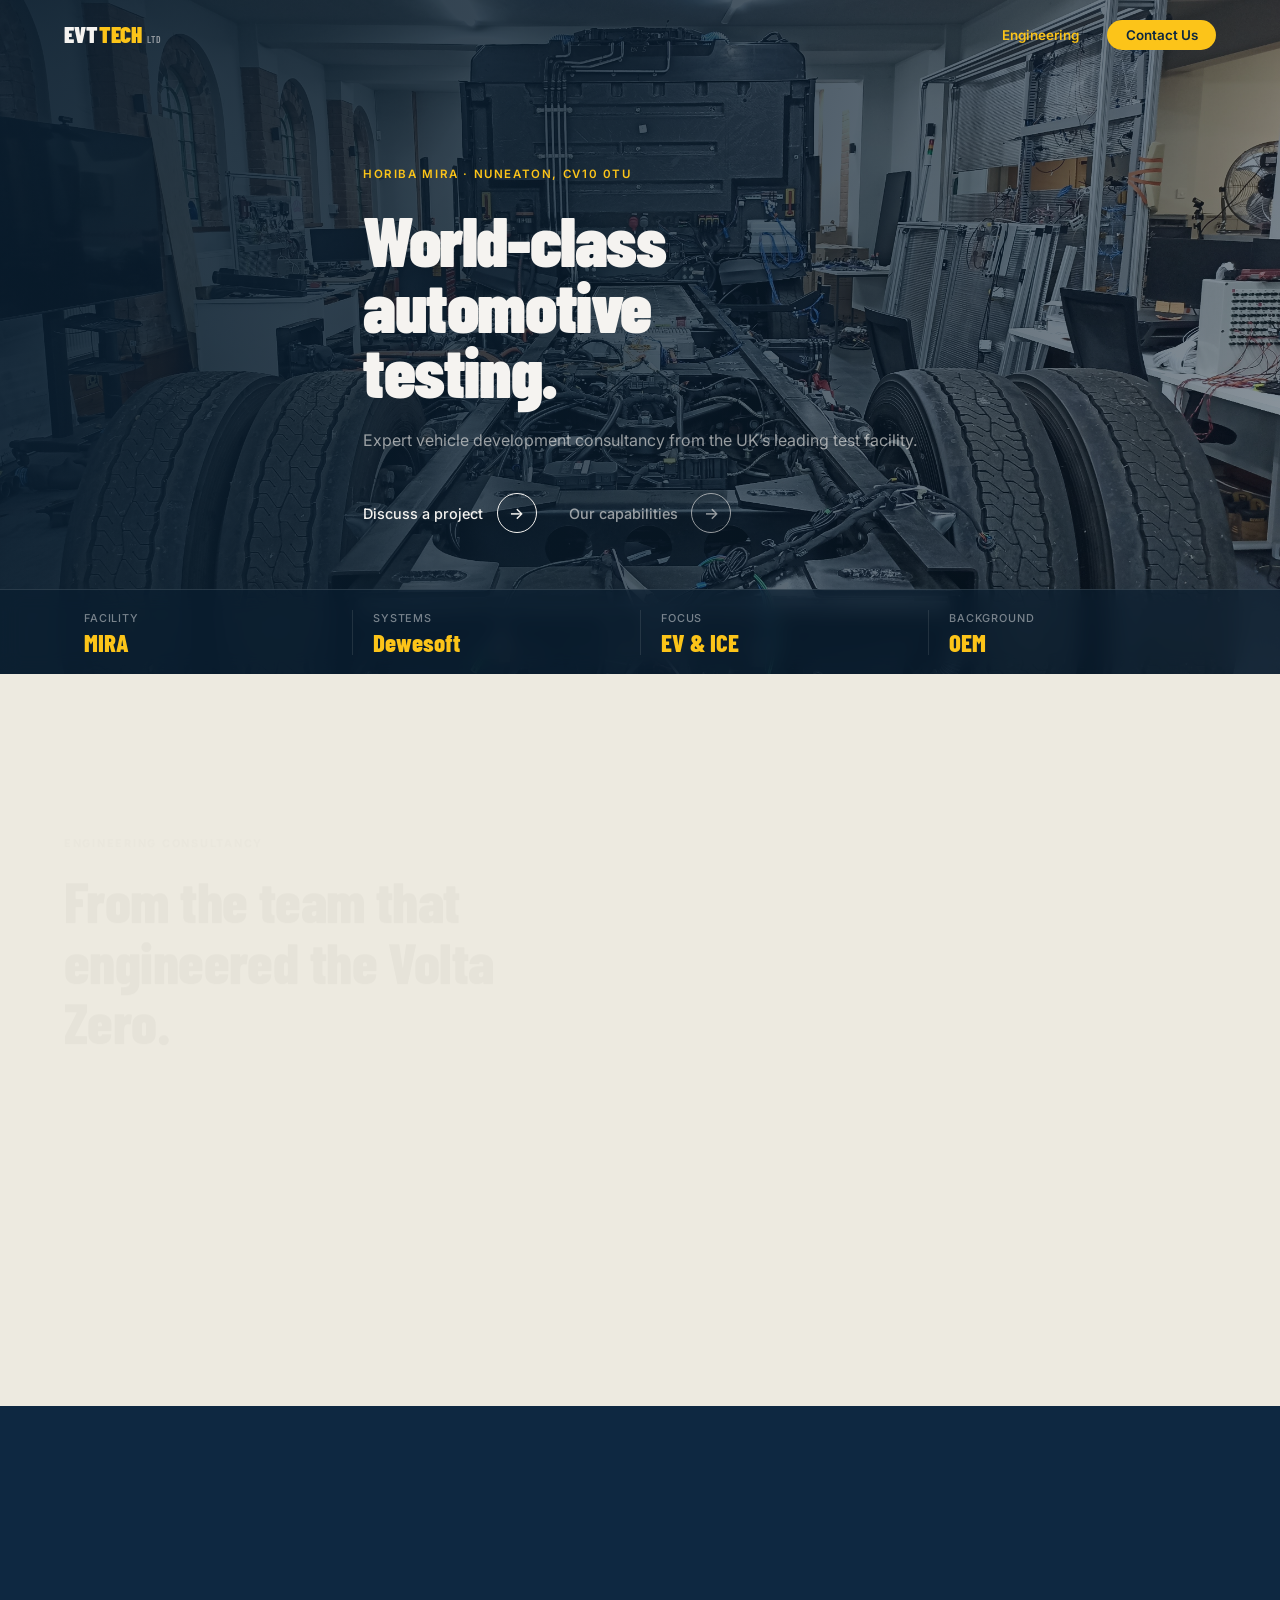
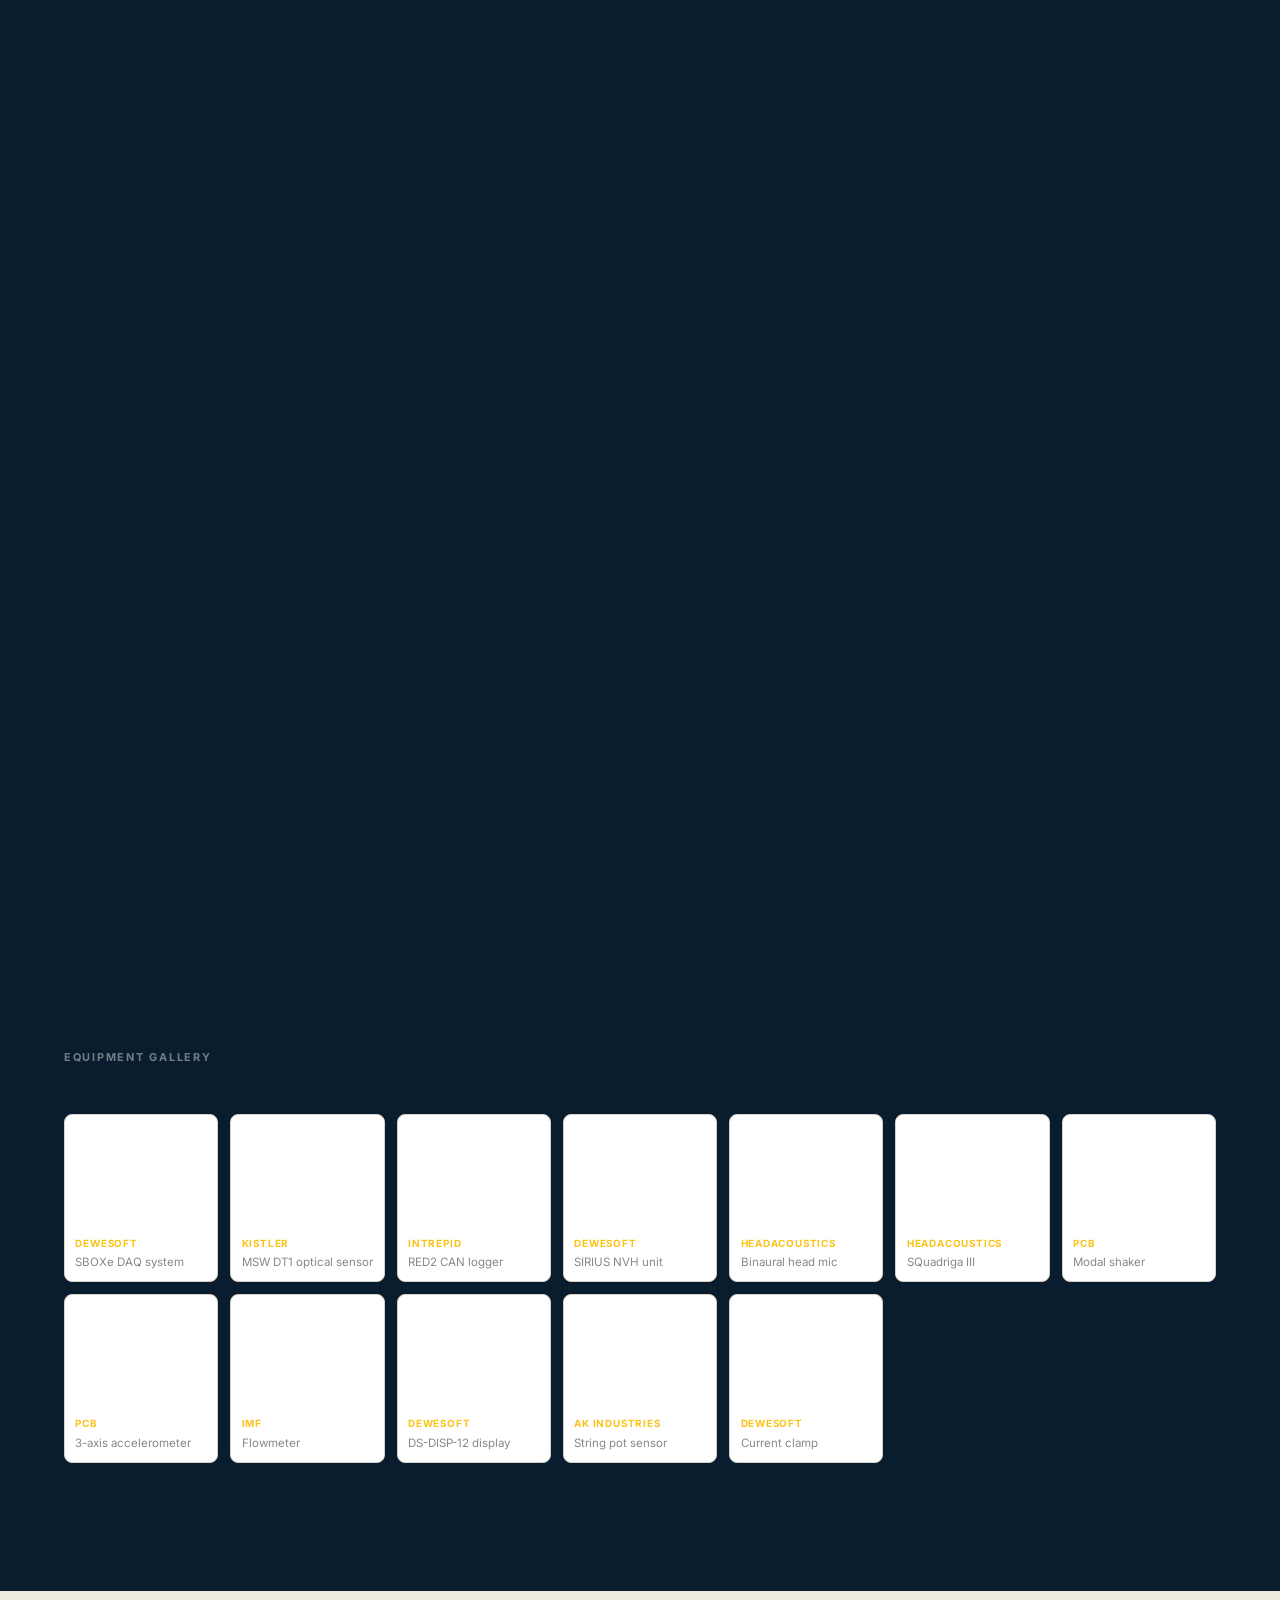
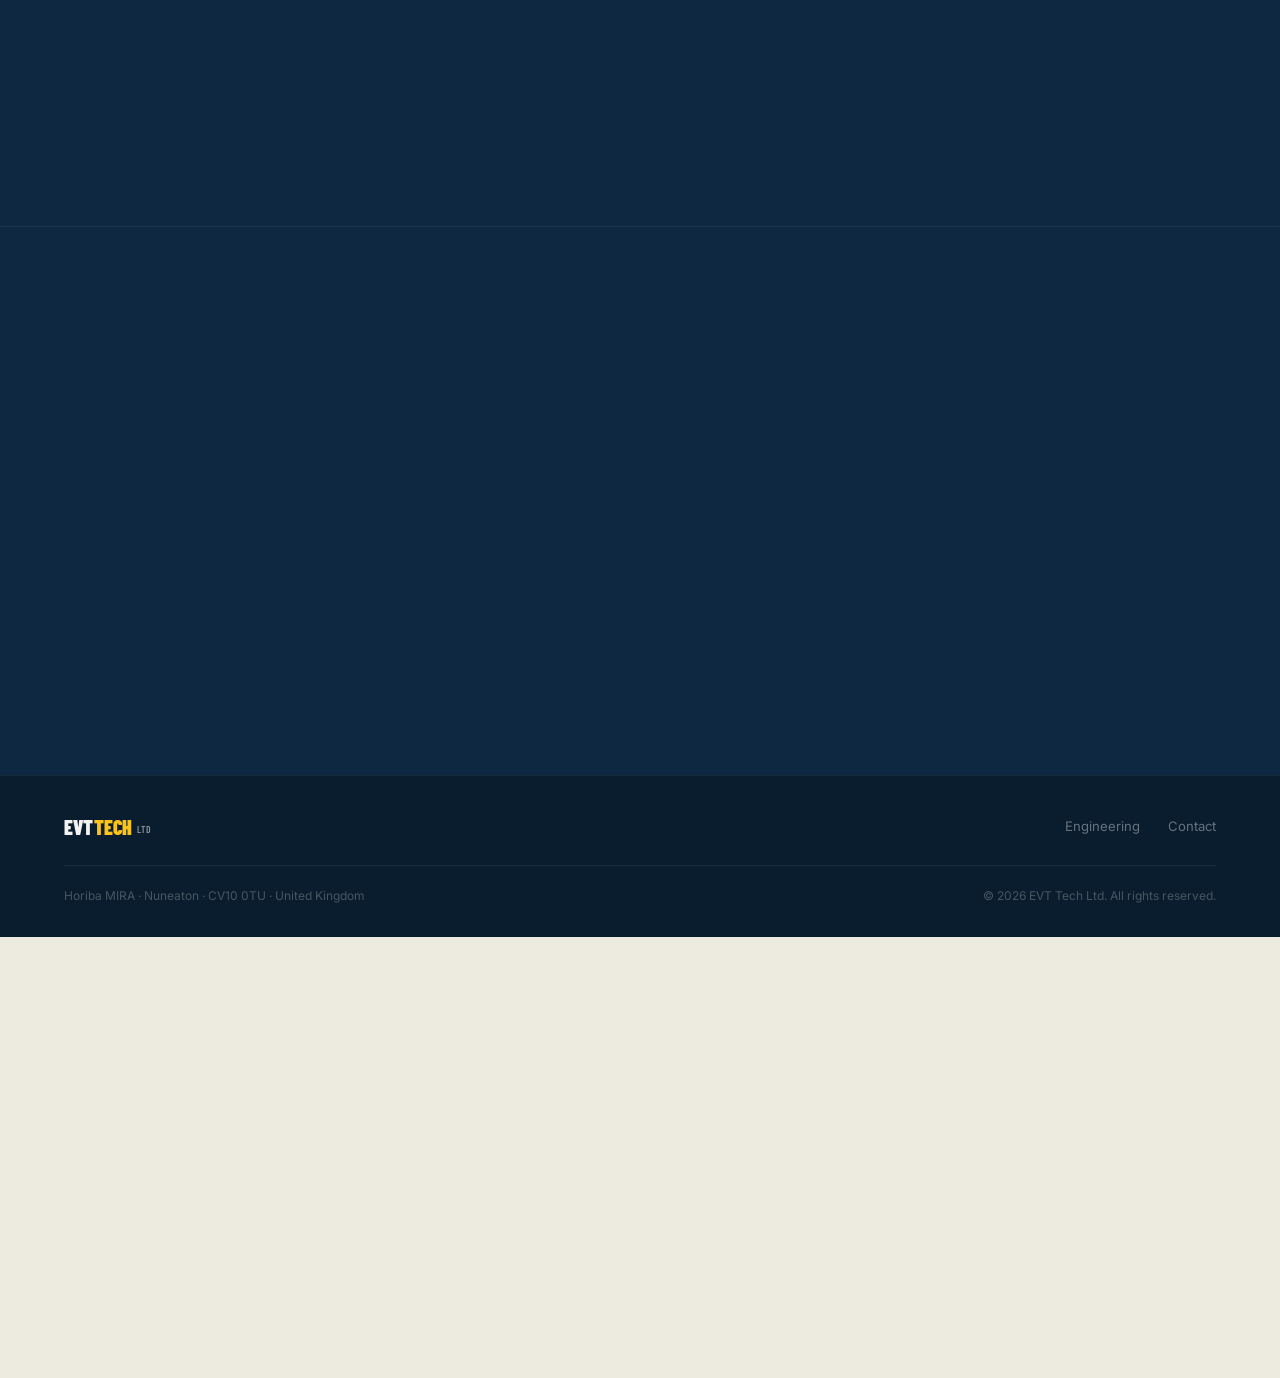
==== commit 535b96c5: "Engineering page only: redirect index, update content from Jun2026 presentation - index.html redirec" ====
--- a/index.html
+++ b/index.html
@@ -2,368 +2,11 @@
 <html lang="en">
 <head>
   <meta charset="UTF-8">
-  <meta name="viewport" content="width=device-width, initial-scale=1.0">
-  <title>EVT Tech Ltd | Electric Trucks &amp; Automotive Engineering</title>
-  <meta name="description" content="EVT Tech Ltd — the team behind the Volta Zero electric truck. Available for sale, lease and rental from our base at Horiba MIRA, Nuneaton.">
-  <meta name="keywords" content="Volta Zero, electric truck, 16-tonne electric, EV truck UK, automotive engineering MIRA, battery solutions">
-  <meta property="og:title" content="EVT Tech Ltd | Electric Trucks &amp; Automotive Engineering">
-  <meta property="og:description" content="Built by the people who built the truck. Volta Zero for sale, lease or rental. World-class engineering from Horiba MIRA.">
-  <meta property="og:type" content="website">
-  <meta property="og:url" content="https://evttech.co.uk">
-  <link rel="canonical" href="https://evttech.co.uk">
-  <link rel="preconnect" href="https://fonts.googleapis.com">
-  <link rel="preconnect" href="https://fonts.gstatic.com" crossorigin>
-  <link href="https://fonts.googleapis.com/css2?family=Barlow+Condensed:ital,wght@0,600;0,700;0,800;0,900;1,700&family=Inter:wght@300;400;500;600&display=swap" rel="stylesheet">
-  <link rel="stylesheet" href="css/styles.css">
+  <meta http-equiv="refresh" content="0; url=engineering.html">
+  <link rel="canonical" href="https://evttech.co.uk/engineering.html">
+  <title>EVT Tech Ltd</title>
 </head>
 <body>
-
-  <!-- ======================================================
-       NAVIGATION
-       ====================================================== -->
-  <nav class="nav" id="nav" role="navigation" aria-label="Main navigation">
-    <div class="nav-inner">
-      <a href="#home" class="nav-logo" aria-label="EVT Tech Ltd home">
-        <span class="logo-evt">EVT</span><span class="logo-tech">TECH</span><span class="logo-ltd">LTD</span>
-      </a>
-      <ul class="nav-links" id="navLinks" role="menubar">
-        <li role="none"><a href="vehicles.html" role="menuitem">Vehicles</a></li>
-        <li role="none"><a href="engineering.html" role="menuitem">Engineering</a></li>
-        <li role="none"><a href="battery.html" role="menuitem">Battery</a></li>
-        <li role="none"><a href="#contact" class="nav-cta" role="menuitem">Contact Us</a></li>
-      </ul>
-      <button class="nav-toggle" id="navToggle" aria-label="Toggle navigation menu" aria-expanded="false" aria-controls="navLinks">
-        <span></span><span></span><span></span>
-      </button>
-    </div>
-  </nav>
-
-  <!-- ======================================================
-       HERO
-       ====================================================== -->
-  <section class="hero" id="home" aria-label="Introduction">
-    <div class="hero-media" aria-hidden="true">
-      <img src="img/slide07_img33.png" alt="" class="hero-img">
-      <div class="hero-overlay"></div>
-    </div>
-    <div class="hero-content">
-      <div class="container">
-        <p class="hero-eyebrow">Horiba MIRA &middot; Nuneaton, CV10 0TU</p>
-        <h1 class="hero-title">
-          Built by<br>
-          the people<br>
-          who built<br>
-          the truck.
-        </h1>
-        <p class="hero-sub">Former Volta Trucks engineers. Now independent.</p>
-        <div class="hero-actions">
-          <a href="vehicles.html" class="arrow-link arrow-link--hero">
-            <span class="arrow-link-label">View our vehicles</span>
-            <span class="arrow-circ" aria-hidden="true">&#8594;</span>
-          </a>
-          <a href="engineering.html" class="arrow-link arrow-link--hero arrow-link--ghost">
-            <span class="arrow-link-label">Engineering services</span>
-            <span class="arrow-circ" aria-hidden="true">&#8594;</span>
-          </a>
-        </div>
-      </div>
-    </div>
-
-  </section>
-
-  <!-- ======================================================
-       INTRO / ABOUT
-       ====================================================== -->
-  <section class="intro-section" id="about" aria-label="About EVT Tech">
-    <div class="container">
-      <div class="intro-grid">
-        <div class="intro-left fade-up">
-          <span class="tag">Our story</span>
-          <h2 class="display-h">The engineering team that created the world&rsquo;s first purpose&#8209;built 16&#8209;tonne electric truck.</h2>
-        </div>
-        <div class="intro-right fade-up" style="--delay:0.15s">
-          <p>EVT Tech Ltd is founded by former Volta Trucks engineers, now operating independently from Horiba MIRA &mdash; Europe&rsquo;s premier automotive test facility in Nuneaton.</p>
-          <p>We offer Volta Zero trucks for sale, lease or rental, alongside world-class automotive engineering consultancy and genuine Volta battery solutions.</p>
-          <p class="intro-bold">We don&rsquo;t just know the Volta Zero. We built it.</p>
-        </div>
-      </div>
-    </div>
-  </section>
-
-  <!-- ======================================================
-       SERVICES
-       ====================================================== -->
-  <section class="services-section" aria-label="Services">
-    <div class="services-grid">
-
-      <a href="vehicles.html" class="stile fade-up" aria-label="Volta Zero vehicles">
-        <div class="stile-inner">
-          <span class="stile-num">01</span>
-          <div class="stile-body">
-            <h3 class="stile-title">Volta Zero<br>Vehicles</h3>
-            <p class="stile-desc">The world&rsquo;s first purpose-built 16-tonne electric truck. Available for sale, lease or rental from the OEM team that built it.</p>
-            <span class="arrow-circ stile-arrow" aria-hidden="true">&#8594;</span>
-          </div>
-        </div>
-      </a>
-
-      <a href="engineering.html" class="stile fade-up" style="--delay:0.1s" aria-label="Automotive engineering services">
-        <div class="stile-inner">
-          <span class="stile-num">02</span>
-          <div class="stile-body">
-            <h3 class="stile-title">Automotive<br>Engineering</h3>
-            <p class="stile-desc">RLDA, NVH, ride &amp; handling, durability testing and instrumentation. Based at Horiba MIRA, Nuneaton.</p>
-            <span class="arrow-circ stile-arrow" aria-hidden="true">&#8594;</span>
-          </div>
-        </div>
-      </a>
-
-      <a href="battery.html" class="stile stile--gold fade-up" style="--delay:0.2s" aria-label="Battery solutions">
-        <div class="stile-inner">
-          <span class="stile-num">03</span>
-          <div class="stile-body">
-            <h3 class="stile-title">Battery<br>Solutions</h3>
-            <p class="stile-desc">~3.5 MWhr of genuine Volta battery module stock. OEM diagnostic capability for second-life and replacement applications.</p>
-            <span class="arrow-circ stile-arrow" aria-hidden="true">&#8594;</span>
-          </div>
-        </div>
-      </a>
-
-    </div>
-  </section>
-
-  <!-- ======================================================
-       SKETCH SCROLL — Volta Zero reveal
-       ====================================================== -->
-  <section class="sketch-section" id="sketch" aria-label="Volta Zero design sketch">
-    <div class="sketch-sticky">
-      <div class="sketch-header">
-        <span class="tag">Volta Zero &middot; SRF Design Verification</span>
-        <p class="sketch-caption">Every surface engineered with intent. Scroll to reveal.</p>
-      </div>
-      <div class="sketch-wrap" id="sketchWrap">
-        <!-- Bottom layer: CSS-filtered line-art sketch -->
-        <img class="sketch-layer sketch-layer--sketch"
-             src="img/Gemini_Sketch.png"
-             alt="" aria-hidden="true">
-        <!-- Top layer: original photo, clipped away left-to-right on scroll -->
-        <img class="sketch-layer sketch-layer--photo"
-             id="sketchLayerPhoto"
-             src="img/slide08_img03.png"
-             alt="Volta Zero electric truck">
-        <!-- Gold wave line swept by JS -->
-        <div class="sketch-wave-line" id="sketchWaveLine"></div>
-      </div>
-      <div class="sketch-progress">
-        <div class="sketch-progress-fill" id="sketchProgressFill"></div>
-      </div>
-      <div class="sketch-hint" id="sketchHint">
-        <span class="sketch-hint-text">scroll to reveal</span>
-        <span class="sketch-hint-arrow">&#8595;</span>
-      </div>
-    </div>
-  </section>
-
-  <!-- ======================================================
-       VOLTA ZERO FEATURE
-       ====================================================== -->
-  <section class="truck-section" id="vehicles" aria-label="Volta Zero trucks">
-    <div class="container">
-      <div class="truck-grid">
-
-        <div class="truck-content fade-up">
-          <span class="tag tag--light">Volta Zero</span>
-          <h2 class="display-h display-h--light">The world&rsquo;s first purpose&#8209;built 16&#8209;tonne electric truck.</h2>
-          <p class="truck-intro">Available for sale, lease or rental directly from the OEM engineering team. Every truck is backed by deep OEM knowledge and a full support capability based at MIRA.</p>
-
-          <dl class="specs">
-            <div class="spec-row">
-              <dt class="spec-n">GVW</dt>
-              <dd class="spec-v">16,000 kg</dd>
-            </div>
-            <div class="spec-row">
-              <dt class="spec-n">Max payload</dt>
-              <dd class="spec-v">Up to 8,600 kg</dd>
-            </div>
-            <div class="spec-row">
-              <dt class="spec-n">Urban range</dt>
-              <dd class="spec-v">~200 km</dd>
-            </div>
-            <div class="spec-row">
-              <dt class="spec-n">Battery capacity</dt>
-              <dd class="spec-v">160&ndash;200 kWh</dd>
-            </div>
-            <div class="spec-row">
-              <dt class="spec-n">Charging</dt>
-              <dd class="spec-v">AC &amp; DC</dd>
-            </div>
-            <div class="spec-row">
-              <dt class="spec-n">Cabin visibility</dt>
-              <dd class="spec-v">5.5 m&sup2; glass area</dd>
-            </div>
-          </dl>
-
-          <a href="vehicles.html" class="btn-solid">
-            Enquire about a Volta Zero
-            <span class="arrow-circ arrow-circ--gold" aria-hidden="true">&#8594;</span>
-          </a>
-        </div>
-
-        <div class="truck-visual fade-up" style="--delay:0.2s" aria-hidden="true">
-          <img src="img/slide06_img17.png" alt="Volta Zero electric truck render" class="truck-img">
-        </div>
-
-      </div>
-    </div>
-  </section>
-
-  <!-- ======================================================
-       ENGINEERING
-       ====================================================== -->
-  <section class="eng-section" id="engineering" aria-label="Engineering services">
-    <div class="container">
-      <div class="eng-grid">
-
-        <div class="eng-left fade-up">
-          <span class="tag">Engineering</span>
-          <h2 class="display-h">World&#8209;class testing.<br>Based at MIRA.</h2>
-          <p>Operating from Horiba MIRA &mdash; the UK&rsquo;s leading automotive test facility &mdash; we deliver expert testing and development consultancy across the full vehicle development cycle.</p>
-          <a href="engineering.html" class="arrow-link">
-            <span class="arrow-link-label">All engineering services</span>
-            <span class="arrow-circ" aria-hidden="true">&#8594;</span>
-          </a>
-        </div>
-
-        <div class="eng-right fade-up" style="--delay:0.15s">
-          <div class="caps-cloud" aria-label="Engineering capabilities">
-            <span>RLDA</span>
-            <span>NVH Testing</span>
-            <span>Ride &amp; Handling</span>
-            <span>Durability</span>
-            <span>Instrumentation</span>
-            <span>Data Analysis</span>
-            <span>EV Powertrain</span>
-            <span>Homologation Support</span>
-            <span>Dewesoft Systems</span>
-            <span>Tyre Testing</span>
-            <span>Brake Performance</span>
-            <span>Thermal Management</span>
-          </div>
-          <div class="mira-block">
-            <p class="mira-label">Test facility</p>
-            <p class="mira-name">Horiba MIRA</p>
-            <p class="mira-addr">Nuneaton, Warwickshire, CV10 0TU</p>
-          </div>
-        </div>
-
-      </div>
-    </div>
-  </section>
-
-  <!-- ======================================================
-       BATTERY
-       ====================================================== -->
-  <section class="bat-section" id="battery" aria-label="Battery solutions">
-    <div class="container">
-      <div class="bat-grid">
-
-        <div class="bat-stat fade-up" aria-label="3.5 MWhr stock">
-          <span class="bat-num">~3.5</span>
-          <span class="bat-unit">MWhr</span>
-          <span class="bat-sub">in stock</span>
-        </div>
-
-        <div class="bat-content fade-up" style="--delay:0.15s">
-          <span class="tag tag--light">Battery Solutions</span>
-          <h2 class="display-h display-h--light">Genuine Volta battery stock. Ready now.</h2>
-          <p class="bat-desc">We hold a significant stock of genuine Volta battery modules &mdash; the same packs fitted to the trucks we engineered. With full OEM diagnostic capability, we support second-life applications, replacement supply and battery system consultancy.</p>
-
-          <div class="bat-features">
-            <div class="bat-feat">
-              <span class="bat-feat-title">OEM diagnostics</span>
-              <span class="bat-feat-desc">Full state-of-health assessment capability</span>
-            </div>
-            <div class="bat-feat">
-              <span class="bat-feat-title">Second-life applications</span>
-              <span class="bat-feat-desc">ESS &amp; stationary storage integration</span>
-            </div>
-            <div class="bat-feat">
-              <span class="bat-feat-title">Replacement supply</span>
-              <span class="bat-feat-desc">For operational Volta Zero fleets</span>
-            </div>
-          </div>
-
-          <a href="battery.html" class="arrow-link arrow-link--light">
-            <span class="arrow-link-label">Battery solutions</span>
-            <span class="arrow-circ" aria-hidden="true">&#8594;</span>
-          </a>
-        </div>
-
-      </div>
-    </div>
-  </section>
-
-  <!-- ======================================================
-       CONTACT
-       ====================================================== -->
-  <section class="contact-section" id="contact" aria-label="Contact">
-    <div class="container">
-      <div class="contact-grid">
-
-        <div class="contact-left fade-up">
-          <span class="tag tag--light">Get in touch</span>
-          <h2 class="display-h display-h--light">Ready to go electric?</h2>
-          <p class="contact-sub">Speak to the engineers who built the truck. Whether you&rsquo;re looking to buy, lease or rent a Volta Zero, need expert automotive testing, or want to discuss battery solutions &mdash; we&rsquo;re here.</p>
-        </div>
-
-        <div class="contact-right fade-up" style="--delay:0.15s">
-          <div class="contact-details">
-            <div class="cdetail">
-              <span class="cdetail-label">Location</span>
-              <span class="cdetail-value">Horiba MIRA, Nuneaton<br>CV10 0TU, UK</span>
-            </div>
-            <div class="cdetail">
-              <span class="cdetail-label">Email</span>
-              <a href="mailto:info@evttech.co.uk" class="cdetail-value cdetail-link">info@evttech.co.uk</a>
-            </div>
-            <div class="cdetail">
-              <span class="cdetail-label">Web</span>
-              <a href="https://evttech.co.uk" class="cdetail-value cdetail-link">evttech.co.uk</a>
-            </div>
-          </div>
-          <a href="mailto:info@evttech.co.uk" class="btn-outline">
-            Send us an email
-            <span class="arrow-circ" aria-hidden="true">&#8594;</span>
-          </a>
-        </div>
-
-      </div>
-    </div>
-  </section>
-
-  <!-- ======================================================
-       FOOTER
-       ====================================================== -->
-  <footer class="footer" role="contentinfo">
-    <div class="container">
-      <div class="footer-top">
-        <a href="#home" class="nav-logo footer-brand" aria-label="EVT Tech Ltd home">
-          <span class="logo-evt">EVT</span><span class="logo-tech">TECH</span><span class="logo-ltd">LTD</span>
-        </a>
-        <nav class="footer-nav" aria-label="Footer navigation">
-          <a href="vehicles.html">Vehicles</a>
-          <a href="engineering.html">Engineering</a>
-          <a href="battery.html">Battery Solutions</a>
-          <a href="#contact">Contact</a>
-        </nav>
-      </div>
-      <div class="footer-bottom">
-        <p class="footer-addr">Horiba MIRA &middot; Nuneaton &middot; CV10 0TU &middot; United Kingdom</p>
-        <p class="footer-copy">&copy; 2026 EVT Tech Ltd. All rights reserved.</p>
-      </div>
-    </div>
-  </footer>
-
-  <script src="js/main.js"></script>
+  <p>Redirecting… <a href="engineering.html">click here if not redirected</a>.</p>
 </body>
 </html>
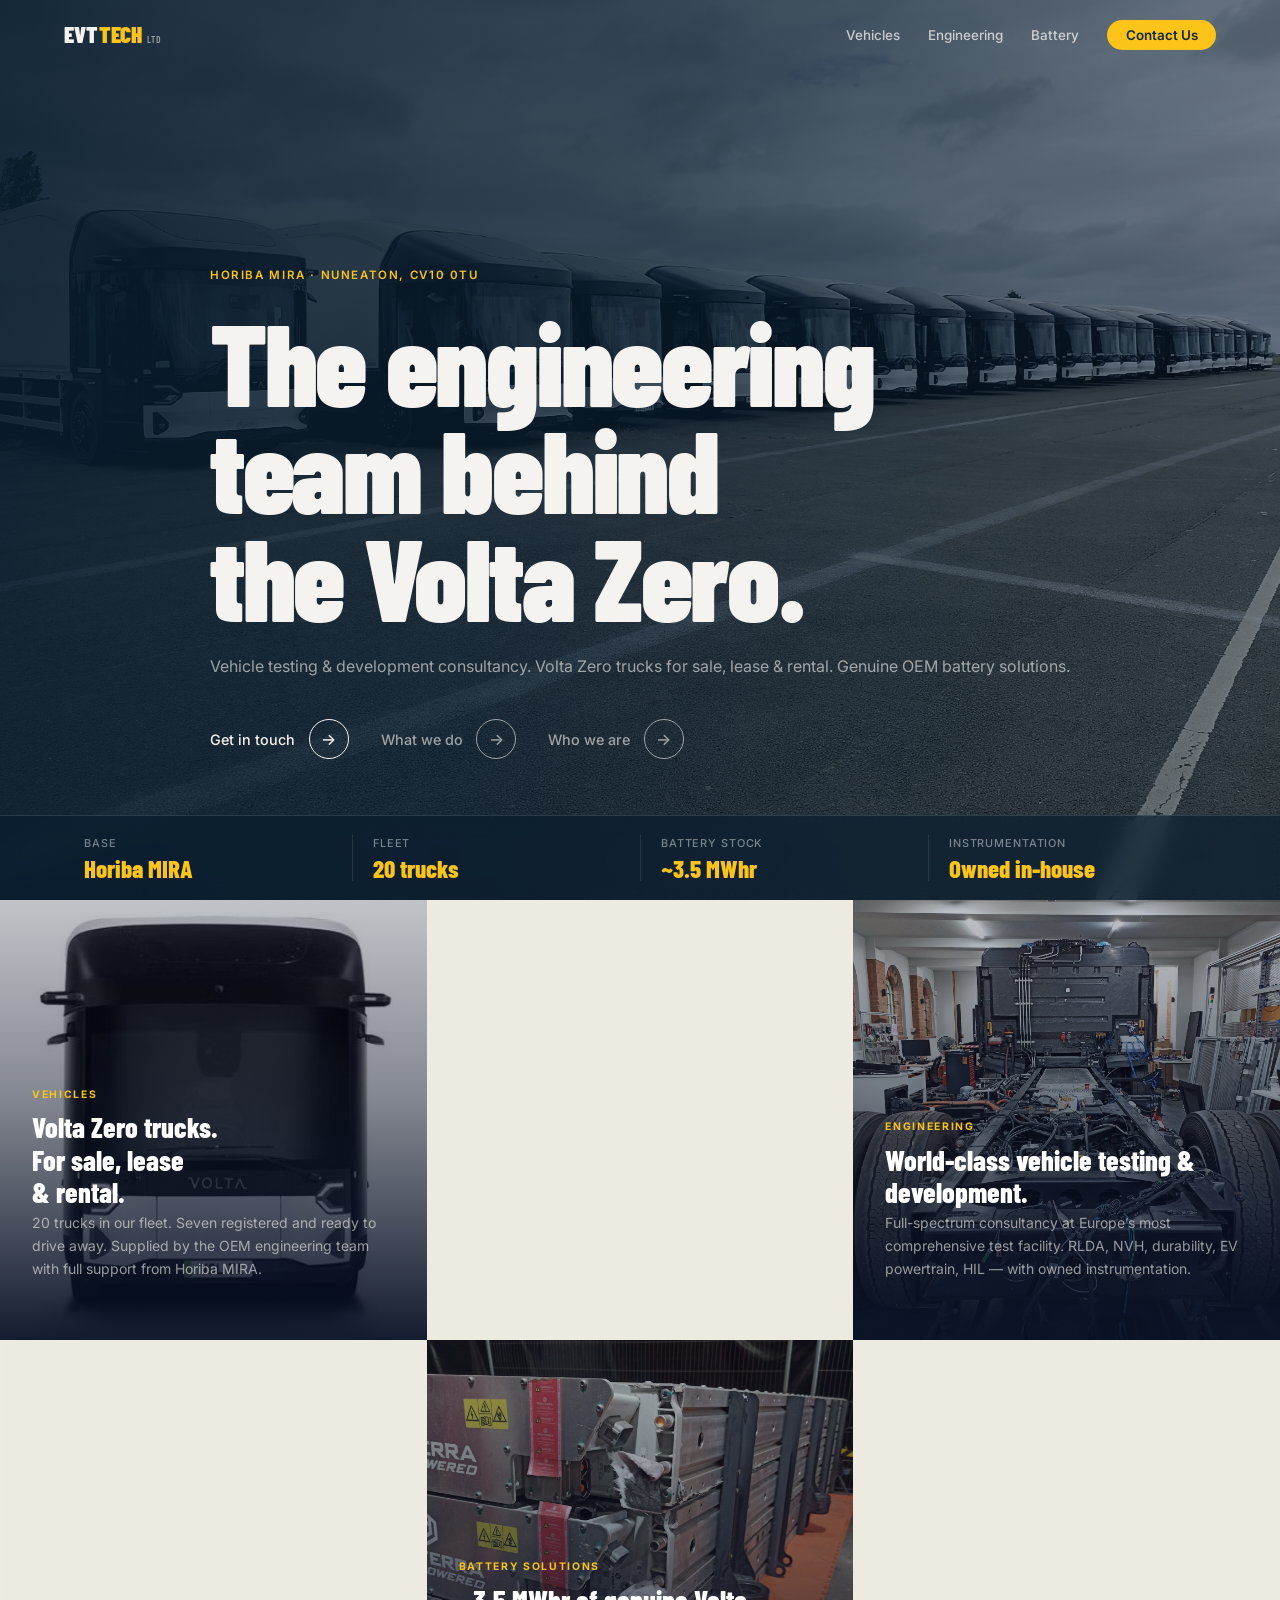
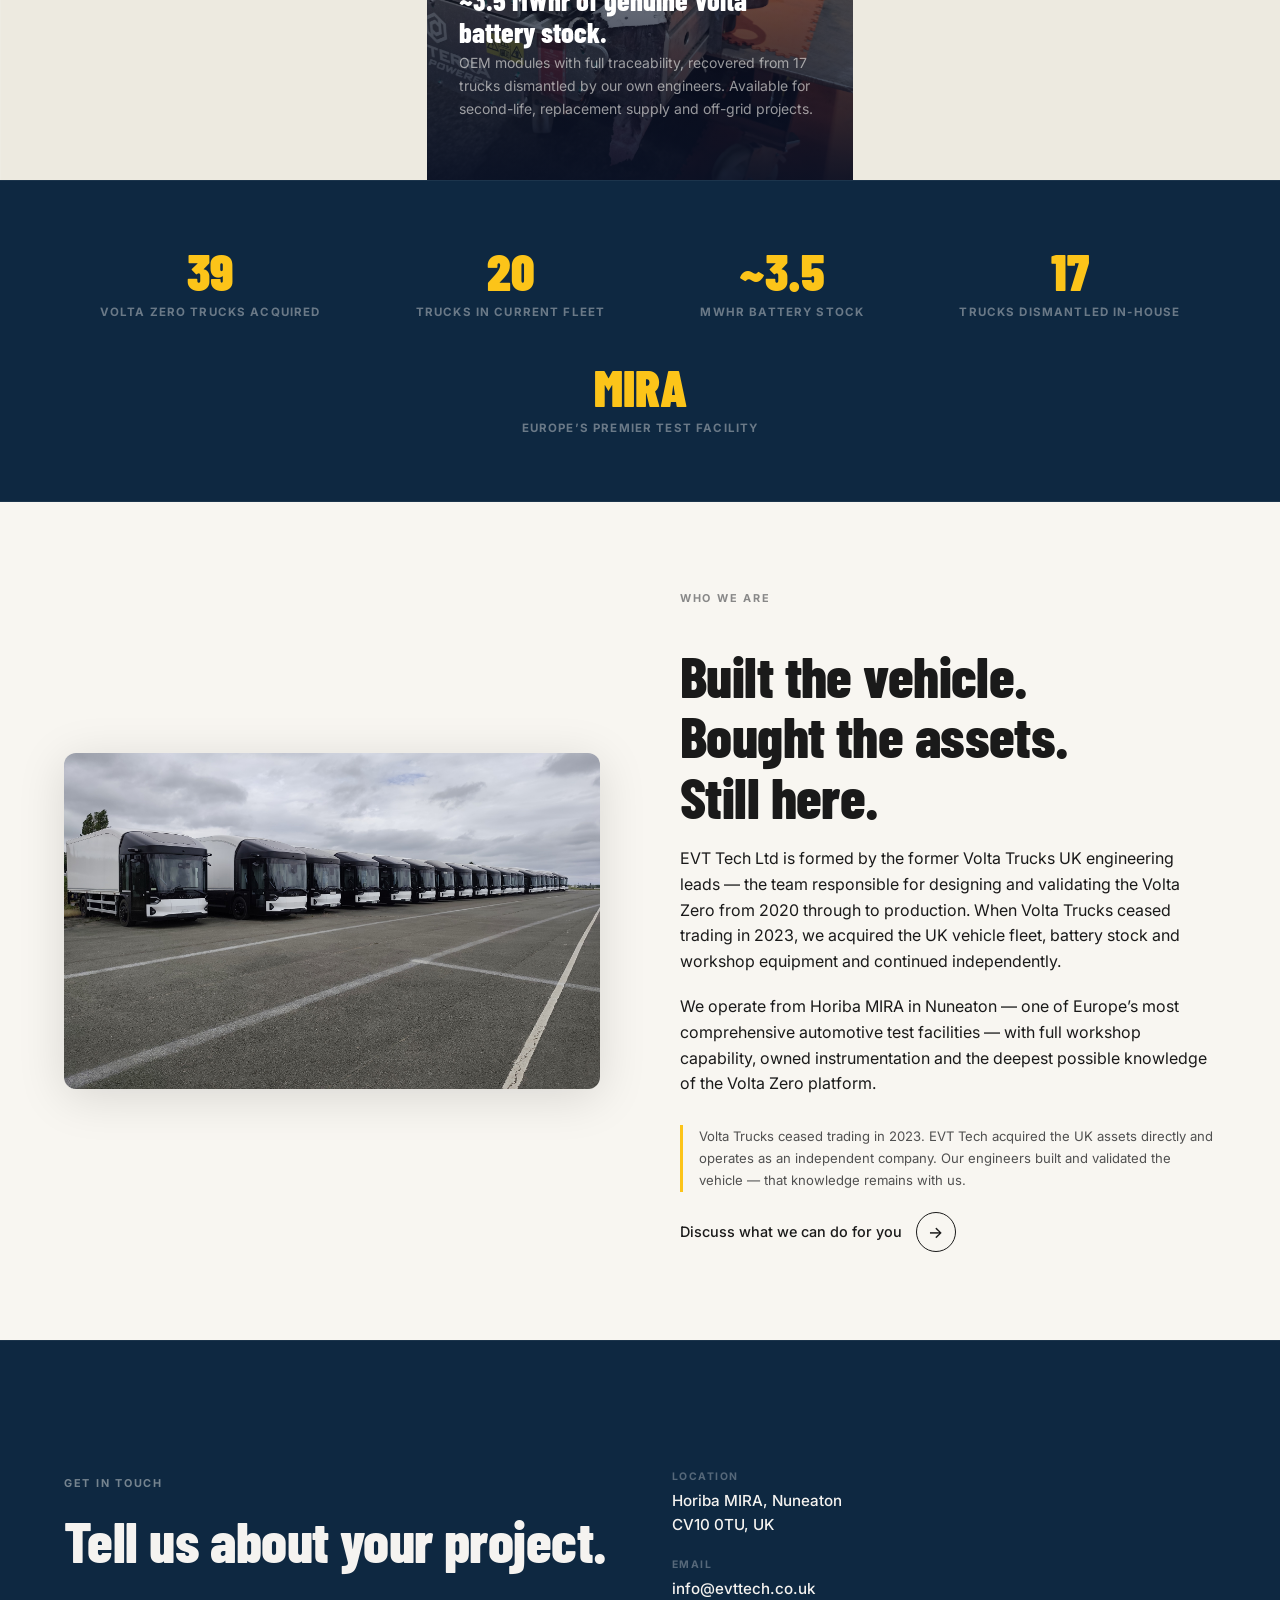
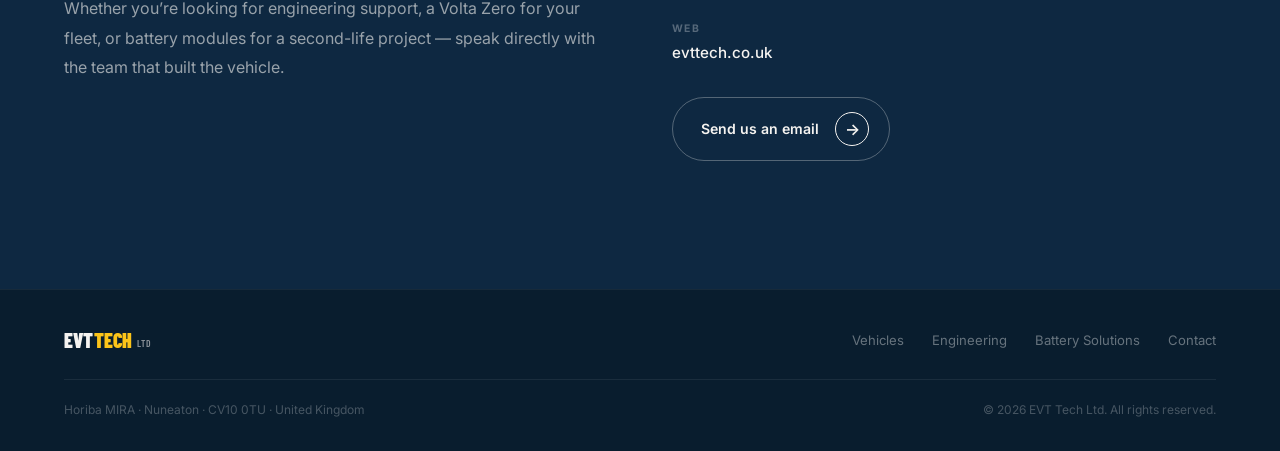
==== commit d4c6bb84: "Launch full site: homepage, consistent nav, cross-sell sections, updated fleet data - Replace index." ====
--- a/index.html
+++ b/index.html
@@ -2,11 +2,359 @@
 <html lang="en">
 <head>
   <meta charset="UTF-8">
-  <meta http-equiv="refresh" content="0; url=engineering.html">
-  <link rel="canonical" href="https://evttech.co.uk/engineering.html">
-  <title>EVT Tech Ltd</title>
+  <meta name="viewport" content="width=device-width, initial-scale=1.0">
+  <title>EVT Tech Ltd | Engineering · Vehicles · Battery Solutions</title>
+  <meta name="description" content="EVT Tech Ltd — ex-Volta Trucks engineers operating from Horiba MIRA. Vehicle testing consultancy, Volta Zero trucks for sale and lease, genuine OEM battery solutions.">
+  <meta property="og:title" content="EVT Tech Ltd">
+  <meta property="og:description" content="The engineering team behind the Volta Zero. Now independent, operating from Horiba MIRA.">
+  <meta property="og:type" content="website">
+  <link rel="canonical" href="https://evttech.co.uk/">
+  <link rel="preconnect" href="https://fonts.googleapis.com">
+  <link rel="preconnect" href="https://fonts.gstatic.com" crossorigin>
+  <link href="https://fonts.googleapis.com/css2?family=Barlow+Condensed:ital,wght@0,600;0,700;0,800;0,900;1,700&family=Inter:wght@300;400;500;600&display=swap" rel="stylesheet">
+  <link rel="stylesheet" href="css/styles.css">
+  <style>
+    /* Three pillar cards */
+    .pillars {
+      display: grid;
+      grid-template-columns: repeat(3, 1fr);
+      min-height: 480px;
+    }
+    .pillar {
+      position: relative;
+      overflow: hidden;
+      display: flex;
+      flex-direction: column;
+      justify-content: flex-end;
+      padding: 2.5rem 2rem;
+      min-height: 440px;
+      text-decoration: none;
+    }
+    .pillar-img {
+      position: absolute;
+      inset: 0;
+      width: 100%;
+      height: 100%;
+      object-fit: cover;
+      object-position: center;
+      transition: transform 0.6s ease;
+    }
+    .pillar:hover .pillar-img { transform: scale(1.04); }
+    .pillar-overlay {
+      position: absolute;
+      inset: 0;
+      background: linear-gradient(to top, rgba(8,16,36,0.95) 0%, rgba(8,16,36,0.5) 55%, rgba(8,16,36,0.25) 100%);
+      transition: background 0.4s ease;
+    }
+    .pillar:hover .pillar-overlay {
+      background: linear-gradient(to top, rgba(8,16,36,0.98) 0%, rgba(8,16,36,0.6) 55%, rgba(8,16,36,0.3) 100%);
+    }
+    .pillar-content { position: relative; z-index: 1; }
+    .pillar-tag {
+      font-size: 0.65rem;
+      font-weight: 700;
+      letter-spacing: 0.16em;
+      text-transform: uppercase;
+      color: var(--gold);
+      display: block;
+      margin-bottom: 0.6rem;
+    }
+    .pillar-title {
+      font-family: var(--font-display);
+      font-size: clamp(1.7rem, 2.2vw, 2.3rem);
+      font-weight: 800;
+      color: var(--white);
+      line-height: 1.05;
+      margin-bottom: 0.75rem;
+    }
+    .pillar-desc {
+      font-size: 0.875rem;
+      color: rgba(245,243,240,0.6);
+      line-height: 1.65;
+      margin-bottom: 1.25rem;
+    }
+    .pillar-divider {
+      width: 1px;
+      background: rgba(255,255,255,0.1);
+    }
+    @media (max-width: 900px) {
+      .pillars { grid-template-columns: 1fr; }
+      .pillar-divider { display: none; }
+      .pillar { min-height: 360px; }
+    }
+
+    /* Stats strip */
+    .stats-strip {
+      background: var(--navy);
+      padding: 3.5rem 0;
+      border-top: 1px solid rgba(255,255,255,0.06);
+      border-bottom: 1px solid rgba(255,255,255,0.06);
+    }
+    .stats-inner {
+      display: flex;
+      justify-content: space-around;
+      flex-wrap: wrap;
+      gap: 1.5rem;
+    }
+    .strip-stat { text-align: center; padding: 0.5rem 1.5rem; }
+    .strip-num {
+      font-family: var(--font-display);
+      font-size: clamp(2.4rem, 4vw, 3.4rem);
+      font-weight: 900;
+      color: var(--gold);
+      line-height: 1;
+      display: block;
+    }
+    .strip-label {
+      font-size: 0.72rem;
+      font-weight: 700;
+      text-transform: uppercase;
+      letter-spacing: 0.1em;
+      color: rgba(245,243,240,0.4);
+      margin-top: 0.4rem;
+      display: block;
+    }
+
+    /* Origin / who we are */
+    .origin-section {
+      background: var(--snow);
+      padding: 5.5rem 0;
+    }
+    .origin-grid {
+      display: grid;
+      grid-template-columns: 1fr 1fr;
+      gap: 5rem;
+      align-items: center;
+    }
+    .origin-img {
+      width: 100%;
+      height: auto;
+      border-radius: 12px;
+      display: block;
+      box-shadow: 0 8px 48px rgba(0,0,0,0.13);
+    }
+    .origin-content { display: flex; flex-direction: column; gap: 1.25rem; }
+    .origin-note {
+      font-size: 0.82rem;
+      color: var(--mid);
+      line-height: 1.7;
+      border-left: 3px solid var(--gold);
+      padding-left: 1rem;
+      margin-top: 0.5rem;
+    }
+    @media (max-width: 900px) {
+      .origin-grid { grid-template-columns: 1fr; gap: 2.5rem; }
+    }
+  </style>
 </head>
 <body>
-  <p>Redirecting… <a href="engineering.html">click here if not redirected</a>.</p>
+
+  <!-- NAVIGATION -->
+  <nav class="nav" id="nav" role="navigation" aria-label="Main navigation">
+    <div class="nav-inner">
+      <a href="index.html" class="nav-logo" aria-label="EVT Tech Ltd home">
+        <span class="logo-evt">EVT</span><span class="logo-tech">TECH</span><span class="logo-ltd">LTD</span>
+      </a>
+      <ul class="nav-links" id="navLinks" role="menubar">
+        <li role="none"><a href="vehicles.html" role="menuitem">Vehicles</a></li>
+        <li role="none"><a href="engineering.html" role="menuitem">Engineering</a></li>
+        <li role="none"><a href="battery.html" role="menuitem">Battery</a></li>
+        <li role="none"><a href="#contact" class="nav-cta" role="menuitem">Contact Us</a></li>
+      </ul>
+      <button class="nav-toggle" id="navToggle" aria-label="Toggle navigation menu" aria-expanded="false" aria-controls="navLinks">
+        <span></span><span></span><span></span>
+      </button>
+    </div>
+  </nav>
+
+  <!-- HERO -->
+  <section class="hero" id="top" aria-label="EVT Tech Ltd">
+    <div class="hero-media" aria-hidden="true">
+      <img src="img/EVT_Fleet.jpg" alt="" class="hero-img">
+      <div class="hero-overlay"></div>
+    </div>
+    <div class="hero-content">
+      <div class="container">
+        <p class="hero-eyebrow">Horiba MIRA &middot; Nuneaton, CV10 0TU</p>
+        <h1 class="hero-title">
+          The engineering<br>
+          team behind<br>
+          the Volta Zero.
+        </h1>
+        <p class="hero-sub">Vehicle testing &amp; development consultancy. Volta Zero trucks for sale, lease &amp; rental. Genuine OEM battery solutions.</p>
+        <div class="hero-actions">
+          <a href="#contact" class="arrow-link arrow-link--hero">
+            <span class="arrow-link-label">Get in touch</span>
+            <span class="arrow-circ" aria-hidden="true">&#8594;</span>
+          </a>
+          <a href="#what-we-do" class="arrow-link arrow-link--hero arrow-link--ghost">
+            <span class="arrow-link-label">What we do</span>
+            <span class="arrow-circ" aria-hidden="true">&#8594;</span>
+          </a>
+          <a href="#who-we-are" class="arrow-link arrow-link--hero arrow-link--ghost">
+            <span class="arrow-link-label">Who we are</span>
+            <span class="arrow-circ" aria-hidden="true">&#8594;</span>
+          </a>
+        </div>
+      </div>
+    </div>
+    <div class="hero-bar" aria-label="Key figures">
+      <div class="container">
+        <dl class="hero-stats">
+          <div class="hstat"><dt class="hstat-label">Base</dt><dd class="hstat-value">Horiba MIRA</dd></div>
+          <div class="hstat"><dt class="hstat-label">Fleet</dt><dd class="hstat-value">20 trucks</dd></div>
+          <div class="hstat"><dt class="hstat-label">Battery stock</dt><dd class="hstat-value">~3.5 MWhr</dd></div>
+          <div class="hstat"><dt class="hstat-label">Instrumentation</dt><dd class="hstat-value">Owned in-house</dd></div>
+        </dl>
+      </div>
+    </div>
+  </section>
+
+  <!-- THREE PILLARS -->
+  <section id="what-we-do" aria-label="What we do">
+    <div class="pillars">
+
+      <a href="vehicles.html" class="pillar">
+        <img src="img/volta-front.jpg" alt="Volta Zero electric truck" class="pillar-img">
+        <div class="pillar-overlay" aria-hidden="true"></div>
+        <div class="pillar-content">
+          <span class="pillar-tag">Vehicles</span>
+          <span class="pillar-title">Volta Zero trucks.<br>For sale, lease<br>&amp; rental.</span>
+          <p class="pillar-desc">20 trucks in our fleet. Seven registered and ready to drive away. Supplied by the OEM engineering team with full support from Horiba MIRA.</p>
+        </div>
+      </a>
+
+      <div class="pillar-divider" aria-hidden="true"></div>
+
+      <a href="engineering.html" class="pillar">
+        <img src="img/engineering.jpg" alt="Automotive engineering at Horiba MIRA" class="pillar-img">
+        <div class="pillar-overlay" aria-hidden="true"></div>
+        <div class="pillar-content">
+          <span class="pillar-tag">Engineering</span>
+          <span class="pillar-title">World-class vehicle testing &amp; development.</span>
+          <p class="pillar-desc">Full-spectrum consultancy at Europe&rsquo;s most comprehensive test facility. RLDA, NVH, durability, EV powertrain, HIL &mdash; with owned instrumentation.</p>
+        </div>
+      </a>
+
+      <div class="pillar-divider" aria-hidden="true"></div>
+
+      <a href="battery.html" class="pillar">
+        <img src="img/Battery_Packs.jpg" alt="Volta Zero battery modules" class="pillar-img">
+        <div class="pillar-overlay" aria-hidden="true"></div>
+        <div class="pillar-content">
+          <span class="pillar-tag">Battery Solutions</span>
+          <span class="pillar-title">~3.5 MWhr of genuine Volta battery stock.</span>
+          <p class="pillar-desc">OEM modules with full traceability, recovered from 17 trucks dismantled by our own engineers. Available for second-life, replacement supply and off-grid projects.</p>
+        </div>
+      </a>
+
+    </div>
+  </section>
+
+  <!-- STATS STRIP -->
+  <section class="stats-strip" aria-label="Key figures">
+    <div class="container">
+      <div class="stats-inner">
+        <div class="strip-stat">
+          <span class="strip-num">39</span>
+          <span class="strip-label">Volta Zero trucks acquired</span>
+        </div>
+        <div class="strip-stat">
+          <span class="strip-num">20</span>
+          <span class="strip-label">Trucks in current fleet</span>
+        </div>
+        <div class="strip-stat">
+          <span class="strip-num">~3.5</span>
+          <span class="strip-label">MWhr battery stock</span>
+        </div>
+        <div class="strip-stat">
+          <span class="strip-num">17</span>
+          <span class="strip-label">Trucks dismantled in-house</span>
+        </div>
+        <div class="strip-stat">
+          <span class="strip-num">MIRA</span>
+          <span class="strip-label">Europe&rsquo;s premier test facility</span>
+        </div>
+      </div>
+    </div>
+  </section>
+
+  <!-- WHO WE ARE -->
+  <section class="origin-section" id="who-we-are" aria-label="About EVT Tech">
+    <div class="container">
+      <div class="origin-grid">
+        <div class="fade-up">
+          <img src="img/EVT_Fleet.jpg" alt="EVT Tech fleet at Horiba MIRA" class="origin-img">
+        </div>
+        <div class="origin-content fade-up" style="--delay:0.15s">
+          <span class="tag">Who we are</span>
+          <h2 class="display-h">Built the vehicle.<br>Bought the assets.<br>Still here.</h2>
+          <p>EVT Tech Ltd is formed by the former Volta Trucks UK engineering leads &mdash; the team responsible for designing and validating the Volta Zero from 2020 through to production. When Volta Trucks ceased trading in 2023, we acquired the UK vehicle fleet, battery stock and workshop equipment and continued independently.</p>
+          <p>We operate from Horiba MIRA in Nuneaton &mdash; one of Europe&rsquo;s most comprehensive automotive test facilities &mdash; with full workshop capability, owned instrumentation and the deepest possible knowledge of the Volta Zero platform.</p>
+          <p class="origin-note">Volta Trucks ceased trading in 2023. EVT Tech acquired the UK assets directly and operates as an independent company. Our engineers built and validated the vehicle &mdash; that knowledge remains with us.</p>
+          <a href="#contact" class="arrow-link">
+            <span class="arrow-link-label">Discuss what we can do for you</span>
+            <span class="arrow-circ" aria-hidden="true">&#8594;</span>
+          </a>
+        </div>
+      </div>
+    </div>
+  </section>
+
+  <!-- CONTACT -->
+  <section class="contact-section" id="contact" aria-label="Contact">
+    <div class="container">
+      <div class="contact-grid">
+        <div class="contact-left fade-up">
+          <span class="tag tag--light">Get in touch</span>
+          <h2 class="display-h display-h--light">Tell us about your project.</h2>
+          <p class="contact-sub">Whether you&rsquo;re looking for engineering support, a Volta Zero for your fleet, or battery modules for a second-life project &mdash; speak directly with the team that built the vehicle.</p>
+        </div>
+        <div class="contact-right fade-up" style="--delay:0.15s">
+          <div class="contact-details">
+            <div class="cdetail">
+              <span class="cdetail-label">Location</span>
+              <span class="cdetail-value">Horiba MIRA, Nuneaton<br>CV10 0TU, UK</span>
+            </div>
+            <div class="cdetail">
+              <span class="cdetail-label">Email</span>
+              <a href="mailto:info@evttech.co.uk" class="cdetail-value cdetail-link">info@evttech.co.uk</a>
+            </div>
+            <div class="cdetail">
+              <span class="cdetail-label">Web</span>
+              <a href="https://evttech.co.uk" class="cdetail-value cdetail-link">evttech.co.uk</a>
+            </div>
+          </div>
+          <a href="mailto:info@evttech.co.uk" class="btn-outline">
+            Send us an email
+            <span class="arrow-circ" aria-hidden="true">&#8594;</span>
+          </a>
+        </div>
+      </div>
+    </div>
+  </section>
+
+  <!-- FOOTER -->
+  <footer class="footer" role="contentinfo">
+    <div class="container">
+      <div class="footer-top">
+        <a href="index.html" class="nav-logo footer-brand" aria-label="EVT Tech Ltd home">
+          <span class="logo-evt">EVT</span><span class="logo-tech">TECH</span><span class="logo-ltd">LTD</span>
+        </a>
+        <nav class="footer-nav" aria-label="Footer navigation">
+          <a href="vehicles.html">Vehicles</a>
+          <a href="engineering.html">Engineering</a>
+          <a href="battery.html">Battery Solutions</a>
+          <a href="#contact">Contact</a>
+        </nav>
+      </div>
+      <div class="footer-bottom">
+        <p class="footer-addr">Horiba MIRA &middot; Nuneaton &middot; CV10 0TU &middot; United Kingdom</p>
+        <p class="footer-copy">&copy; 2026 EVT Tech Ltd. All rights reserved.</p>
+      </div>
+    </div>
+  </footer>
+
+  <script src="js/main.js"></script>
 </body>
 </html>
--- a/css/styles.css
+++ b/css/styles.css
@@ -0,0 +1,1003 @@
+/* ============================================================
+   EVT Tech Ltd — Falkenklev-Inspired Design
+   Warm sand palette · Bold condensed headings · Clean layout
+   ============================================================ */
+
+/* ---- Design Tokens ---- */
+:root {
+  --sand:          #EDEAE0;
+  --snow:          #F8F6F1;
+  --white:         #FFFFFF;
+  --navy:          #0E2841;
+  --navy-deep:     #091D2E;
+  --navy-mid:      #132f4c;
+  --gold:          #FCC419;
+  --gold-dark:     #FBC218;
+  --charcoal:      #1A1A1A;
+  --mid:           #505050;
+  --muted:         #888;
+  --light:         #F5F3F0;
+  --border-sand:   #D5D1C7;
+  --border-navy:   rgba(255, 255, 255, 0.1);
+
+  --font-display:  'Barlow Condensed', sans-serif;
+  --font-body:     'Inter', system-ui, -apple-system, sans-serif;
+
+  --ease:          0.3s ease;
+  --ease-med:      0.5s ease;
+
+  --max-w:         1400px;
+  --gutter:        clamp(1.5rem, 5vw, 4.5rem);
+  --section-pad:   clamp(5rem, 10vw, 9rem);
+}
+
+/* ---- Reset ---- */
+*, *::before, *::after {
+  box-sizing: border-box;
+  margin: 0;
+  padding: 0;
+}
+
+/* ---- Base ---- */
+html {
+  scroll-behavior: smooth;
+  font-size: 16px;
+  -webkit-text-size-adjust: 100%;
+}
+
+body {
+  font-family: var(--font-body);
+  background: var(--sand);
+  color: var(--charcoal);
+  line-height: 1.6;
+  overflow-x: hidden;
+  -webkit-font-smoothing: antialiased;
+  -moz-osx-font-smoothing: grayscale;
+}
+
+img { max-width: 100%; display: block; }
+a { color: inherit; text-decoration: none; }
+ul { list-style: none; }
+
+/* ---- Container ---- */
+.container {
+  max-width: var(--max-w);
+  margin: 0 auto;
+  padding: 0 var(--gutter);
+}
+
+/* ---- Display Heading ---- */
+.display-h {
+  font-family: var(--font-display);
+  font-size: clamp(2.4rem, 4.5vw, 4.2rem);
+  font-weight: 800;
+  line-height: 1.05;
+  letter-spacing: -0.01em;
+  color: var(--charcoal);
+}
+.display-h--light { color: var(--light); }
+
+/* ---- Section Tag ---- */
+.tag {
+  display: inline-block;
+  font-family: var(--font-body);
+  font-size: 0.68rem;
+  font-weight: 700;
+  letter-spacing: 0.16em;
+  text-transform: uppercase;
+  color: var(--muted);
+  margin-bottom: 1.1rem;
+}
+.tag--light { color: rgba(245, 243, 240, 0.45); }
+
+/* ---- Arrow Circle CTA ---- */
+.arrow-circ {
+  display: inline-flex;
+  align-items: center;
+  justify-content: center;
+  width: 40px;
+  height: 40px;
+  border-radius: 50%;
+  border: 1.5px solid currentColor;
+  font-size: 1rem;
+  flex-shrink: 0;
+  transition: background var(--ease), color var(--ease), border-color var(--ease);
+  line-height: 1;
+}
+.arrow-circ--gold {
+  background: var(--gold);
+  border-color: var(--gold);
+  color: var(--navy);
+}
+
+/* ---- Arrow Link ---- */
+.arrow-link {
+  display: inline-flex;
+  align-items: center;
+  gap: 0.85rem;
+  font-size: 0.9rem;
+  font-weight: 500;
+  color: var(--charcoal);
+  transition: gap var(--ease);
+}
+.arrow-link:hover { gap: 1.3rem; }
+.arrow-link:hover .arrow-circ {
+  background: var(--charcoal);
+  color: var(--light);
+  border-color: var(--charcoal);
+}
+.arrow-link--light { color: var(--light); }
+.arrow-link--light:hover .arrow-circ {
+  background: var(--light);
+  color: var(--navy);
+  border-color: var(--light);
+}
+.arrow-link--hero { color: var(--light); }
+.arrow-link--hero:hover .arrow-circ {
+  background: var(--light);
+  color: var(--navy);
+  border-color: var(--light);
+}
+.arrow-link--ghost { opacity: 0.6; }
+.arrow-link--ghost:hover { opacity: 1; }
+
+/* ---- Solid Button ---- */
+.btn-solid {
+  display: inline-flex;
+  align-items: center;
+  gap: 1rem;
+  background: var(--light);
+  color: var(--navy);
+  font-weight: 600;
+  font-size: 0.88rem;
+  padding: 0.85rem 1.25rem 0.85rem 1.75rem;
+  border-radius: 100px;
+  transition: background var(--ease);
+  border: none;
+  cursor: pointer;
+}
+.btn-solid:hover { background: var(--snow); }
+.btn-solid .arrow-circ {
+  background: var(--gold);
+  border-color: var(--gold);
+  color: var(--navy);
+  width: 34px;
+  height: 34px;
+}
+.btn-solid:hover .arrow-circ { background: var(--gold-dark); border-color: var(--gold-dark); }
+
+/* ---- Outline Button ---- */
+.btn-outline {
+  display: inline-flex;
+  align-items: center;
+  gap: 1rem;
+  color: var(--light);
+  font-weight: 600;
+  font-size: 0.88rem;
+  padding: 0.85rem 1.25rem 0.85rem 1.75rem;
+  border-radius: 100px;
+  border: 1.5px solid rgba(245, 243, 240, 0.3);
+  transition: border-color var(--ease), background var(--ease);
+  cursor: pointer;
+}
+.btn-outline:hover { border-color: var(--light); background: rgba(255,255,255,0.06); }
+.btn-outline .arrow-circ { width: 34px; height: 34px; color: var(--light); }
+.btn-outline:hover .arrow-circ { background: var(--light); color: var(--navy); border-color: var(--light); }
+
+/* ====================================================
+   NAVIGATION
+   ==================================================== */
+.nav {
+  position: fixed;
+  top: 0;
+  left: 0;
+  right: 0;
+  z-index: 100;
+  transition: box-shadow var(--ease);
+}
+.nav::before {
+  content: '';
+  position: absolute;
+  inset: 0;
+  z-index: -1;
+  background: rgba(248, 246, 241, 0.96);
+  backdrop-filter: blur(12px);
+  -webkit-backdrop-filter: blur(12px);
+  opacity: 0;
+  transition: opacity var(--ease);
+}
+.nav.scrolled::before {
+  opacity: 1;
+}
+.nav.scrolled {
+  box-shadow: 0 1px 0 var(--border-sand);
+}
+
+.nav-inner {
+  max-width: var(--max-w);
+  margin: 0 auto;
+  padding: 0 var(--gutter);
+  display: flex;
+  align-items: center;
+  justify-content: space-between;
+  height: 70px;
+}
+
+.nav-logo {
+  display: flex;
+  align-items: baseline;
+  gap: 0.1rem;
+  font-family: var(--font-display);
+  font-weight: 900;
+  font-size: 1.45rem;
+  letter-spacing: -0.01em;
+  line-height: 1;
+  color: var(--light);
+  transition: color var(--ease);
+}
+.nav.scrolled .nav-logo { color: var(--navy); }
+.logo-evt { color: inherit; }
+.logo-tech { color: var(--gold); }
+.logo-ltd {
+  font-size: 0.6rem;
+  font-weight: 600;
+  letter-spacing: 0.1em;
+  color: rgba(245, 243, 240, 0.55);
+  align-self: flex-end;
+  padding-bottom: 0.2em;
+  margin-left: 0.2rem;
+}
+.nav.scrolled .logo-ltd { color: var(--muted); }
+
+.nav-links {
+  display: flex;
+  align-items: center;
+  gap: 1.75rem;
+}
+.nav-links a {
+  font-size: 0.84rem;
+  font-weight: 500;
+  color: rgba(245, 243, 240, 0.75);
+  transition: color var(--ease);
+}
+.nav-links a:hover { color: var(--light); }
+.nav-links a[aria-current="page"] { color: var(--gold); font-weight: 600; }
+.nav.scrolled .nav-links a { color: var(--mid); }
+.nav.scrolled .nav-links a:hover { color: var(--charcoal); }
+.nav.scrolled .nav-links a[aria-current="page"] { color: var(--gold-dark); }
+
+.nav-links .nav-cta {
+  background: var(--gold);
+  color: var(--navy) !important;
+  padding: 0.45rem 1.15rem;
+  border-radius: 100px;
+  font-weight: 600;
+  transition: background var(--ease);
+}
+.nav-links .nav-cta:hover { background: var(--gold-dark) !important; }
+
+.nav-toggle {
+  display: none;
+  flex-direction: column;
+  gap: 5px;
+  background: none;
+  border: none;
+  cursor: pointer;
+  padding: 4px;
+}
+.nav-toggle span {
+  display: block;
+  width: 22px;
+  height: 2px;
+  background: var(--light);
+  border-radius: 2px;
+  transition: transform var(--ease), opacity var(--ease);
+}
+.nav.scrolled .nav-toggle span { background: var(--charcoal); }
+
+/* ====================================================
+   HERO
+   ==================================================== */
+.hero {
+  position: relative;
+  min-height: 100vh;
+  display: flex;
+  flex-direction: column;
+}
+
+.hero-media {
+  position: absolute;
+  inset: 0;
+  overflow: hidden;
+}
+.hero-img {
+  width: 100%;
+  height: 100%;
+  object-fit: cover;
+  object-position: center 25%;
+  filter: grayscale(15%) contrast(1.08);
+}
+.hero-overlay {
+  position: absolute;
+  inset: 0;
+  background: linear-gradient(
+    105deg,
+    rgba(9, 29, 46, 0.92) 0%,
+    rgba(9, 29, 46, 0.78) 45%,
+    rgba(9, 29, 46, 0.45) 100%
+  );
+}
+
+.hero-content {
+  position: relative;
+  flex: 1;
+  display: flex;
+  align-items: flex-end;
+  padding-bottom: 3.5rem;
+  padding-top: 10rem;
+}
+
+.hero-eyebrow {
+  display: inline-block;
+  font-size: 0.72rem;
+  font-weight: 600;
+  letter-spacing: 0.14em;
+  text-transform: uppercase;
+  color: var(--gold);
+  margin-bottom: 1.5rem;
+}
+
+.hero-title {
+  font-family: var(--font-display);
+  font-size: clamp(3.8rem, 9vw, 8.5rem);
+  font-weight: 900;
+  line-height: 0.93;
+  letter-spacing: -0.02em;
+  color: var(--light);
+  margin-bottom: 1.5rem;
+}
+
+.hero-sub {
+  font-size: 1rem;
+  color: rgba(245, 243, 240, 0.6);
+  font-weight: 400;
+  margin-bottom: 2.5rem;
+}
+
+.hero-actions {
+  display: flex;
+  align-items: center;
+  gap: 2rem;
+  flex-wrap: wrap;
+}
+
+.hero-bar {
+  position: relative;
+  z-index: 1;
+  border-top: 1px solid rgba(255, 255, 255, 0.12);
+  background: rgba(9, 29, 46, 0.65);
+  backdrop-filter: blur(10px);
+  -webkit-backdrop-filter: blur(10px);
+  padding: 1.2rem 0;
+}
+
+.hero-stats {
+  display: grid;
+  grid-template-columns: repeat(4, 1fr);
+  gap: 0;
+}
+.hstat {
+  padding: 0 1.25rem;
+  border-left: 1px solid rgba(255, 255, 255, 0.1);
+  display: flex;
+  flex-direction: column;
+  gap: 0.2rem;
+}
+.hstat:first-child { border-left: none; }
+.hstat-value {
+  font-family: var(--font-display);
+  font-size: 1.55rem;
+  font-weight: 800;
+  color: var(--gold);
+  line-height: 1;
+}
+.hstat-label {
+  font-size: 0.68rem;
+  font-weight: 500;
+  text-transform: uppercase;
+  letter-spacing: 0.08em;
+  color: rgba(255, 255, 255, 0.45);
+}
+
+/* ====================================================
+   INTRO / ABOUT
+   ==================================================== */
+.intro-section {
+  background: var(--sand);
+  padding: var(--section-pad) 0;
+}
+.intro-grid {
+  display: grid;
+  grid-template-columns: 1fr 1fr;
+  gap: 4rem;
+  align-items: start;
+}
+.intro-right p {
+  font-size: 1.05rem;
+  color: var(--mid);
+  line-height: 1.85;
+  margin-bottom: 1.25rem;
+}
+.intro-bold {
+  font-weight: 600;
+  color: var(--charcoal) !important;
+  font-size: 1.05rem;
+  margin-bottom: 2rem !important;
+}
+
+/* ====================================================
+   SERVICES TILES
+   ==================================================== */
+.services-section {
+  background: var(--snow);
+  padding-bottom: clamp(3rem, 6vw, 6rem);
+}
+.services-grid {
+  display: grid;
+  grid-template-columns: repeat(3, 1fr);
+  border-top: 1.5px solid var(--border-sand);
+  border-bottom: 1.5px solid var(--border-sand);
+}
+.stile {
+  display: block;
+  border-right: 1.5px solid var(--border-sand);
+  background: var(--snow);
+  transition: background var(--ease);
+}
+.stile:last-child { border-right: none; }
+.stile:hover { background: var(--sand); }
+.stile--gold { background: var(--navy); }
+.stile--gold:hover { background: var(--navy-mid); }
+
+.stile-inner {
+  padding: clamp(2rem, 4vw, 3.5rem);
+  min-height: 340px;
+  display: flex;
+  flex-direction: column;
+}
+.stile-num {
+  font-family: var(--font-display);
+  font-size: 0.78rem;
+  font-weight: 700;
+  letter-spacing: 0.1em;
+  color: var(--muted);
+  margin-bottom: auto;
+}
+.stile--gold .stile-num { color: rgba(255,255,255,0.3); }
+
+.stile-body { padding-top: 2rem; }
+.stile-title {
+  font-family: var(--font-display);
+  font-size: clamp(1.8rem, 2.8vw, 2.4rem);
+  font-weight: 800;
+  line-height: 1.1;
+  color: var(--charcoal);
+  margin-bottom: 0.8rem;
+}
+.stile--gold .stile-title { color: var(--light); }
+
+.stile-desc {
+  font-size: 0.88rem;
+  color: var(--mid);
+  line-height: 1.75;
+  margin-bottom: 1.5rem;
+}
+.stile--gold .stile-desc { color: rgba(245, 243, 240, 0.6); }
+
+.stile-arrow {
+  width: 36px;
+  height: 36px;
+  font-size: 0.88rem;
+  color: var(--charcoal);
+}
+.stile--gold .stile-arrow { color: var(--gold); }
+.stile:not(.stile--gold):hover .stile-arrow {
+  background: var(--navy);
+  color: var(--light);
+  border-color: var(--navy);
+}
+.stile--gold:hover .stile-arrow {
+  background: var(--gold);
+  border-color: var(--gold);
+  color: var(--navy);
+}
+
+/* ====================================================
+   VOLTA ZERO FEATURE
+   ==================================================== */
+.truck-section {
+  background: var(--navy);
+  padding: var(--section-pad) 0;
+  overflow: hidden;
+}
+.truck-grid {
+  display: grid;
+  grid-template-columns: 1fr 1fr;
+  gap: 5rem;
+  align-items: center;
+}
+.truck-intro {
+  font-size: 0.95rem;
+  color: rgba(245, 243, 240, 0.6);
+  line-height: 1.8;
+  margin-top: 1.5rem;
+}
+.specs {
+  margin: 2.5rem 0;
+  border-top: 1px solid rgba(255, 255, 255, 0.1);
+}
+.spec-row {
+  display: flex;
+  justify-content: space-between;
+  align-items: center;
+  padding: 0.8rem 0;
+  border-bottom: 1px solid rgba(255, 255, 255, 0.08);
+}
+.spec-n {
+  font-size: 0.72rem;
+  font-weight: 600;
+  text-transform: uppercase;
+  letter-spacing: 0.1em;
+  color: rgba(255, 255, 255, 0.38);
+}
+.spec-v {
+  font-family: var(--font-display);
+  font-size: 1.1rem;
+  font-weight: 700;
+  color: var(--light);
+}
+
+.truck-visual {
+  display: flex;
+  align-items: center;
+  justify-content: center;
+  background: radial-gradient(ellipse at center, rgba(252, 196, 25, 0.08) 0%, transparent 65%);
+  border-radius: 20px;
+  padding: 3rem;
+  min-height: 400px;
+}
+.truck-img {
+  max-height: 480px;
+  object-fit: contain;
+  filter: drop-shadow(0 24px 64px rgba(0,0,0,0.6));
+}
+
+/* ====================================================
+   ENGINEERING
+   ==================================================== */
+.eng-section {
+  background: var(--snow);
+  padding: var(--section-pad) 0;
+}
+.eng-grid {
+  display: grid;
+  grid-template-columns: 1fr 1fr;
+  gap: 4rem;
+  align-items: start;
+}
+.eng-left p {
+  font-size: 1rem;
+  color: var(--mid);
+  line-height: 1.85;
+  margin: 1.5rem 0 2rem;
+}
+.caps-cloud {
+  display: flex;
+  flex-wrap: wrap;
+  gap: 0.45rem;
+  margin-bottom: 2rem;
+}
+.caps-cloud span {
+  display: inline-block;
+  font-size: 0.72rem;
+  font-weight: 600;
+  letter-spacing: 0.05em;
+  text-transform: uppercase;
+  color: var(--charcoal);
+  background: var(--sand);
+  border: 1px solid var(--border-sand);
+  padding: 0.4rem 0.9rem;
+  border-radius: 100px;
+  transition: background var(--ease), border-color var(--ease);
+}
+.caps-cloud span:hover {
+  background: var(--navy);
+  color: var(--light);
+  border-color: var(--navy);
+}
+
+.mira-block {
+  padding: 1.5rem;
+  border: 1px solid var(--border-sand);
+  border-radius: 12px;
+  background: var(--sand);
+}
+.mira-label {
+  font-size: 0.68rem;
+  font-weight: 700;
+  letter-spacing: 0.14em;
+  text-transform: uppercase;
+  color: var(--muted);
+  margin-bottom: 0.3rem;
+}
+.mira-name {
+  font-family: var(--font-display);
+  font-size: 1.4rem;
+  font-weight: 800;
+  color: var(--charcoal);
+  margin-bottom: 0.2rem;
+}
+.mira-addr {
+  font-size: 0.85rem;
+  color: var(--mid);
+}
+
+/* ====================================================
+   BATTERY
+   ==================================================== */
+.bat-section {
+  background: var(--navy-deep);
+  padding: var(--section-pad) 0;
+}
+.bat-grid {
+  display: grid;
+  grid-template-columns: auto 1fr;
+  gap: 4rem 6rem;
+  align-items: start;
+}
+.bat-stat {
+  display: flex;
+  flex-direction: column;
+  padding-top: 2.5rem;
+}
+.bat-num {
+  font-family: var(--font-display);
+  font-size: clamp(5rem, 11vw, 9.5rem);
+  font-weight: 900;
+  line-height: 0.88;
+  color: var(--gold);
+  letter-spacing: -0.03em;
+}
+.bat-unit {
+  font-family: var(--font-display);
+  font-size: clamp(1.4rem, 2.5vw, 2.2rem);
+  font-weight: 700;
+  color: rgba(252, 196, 25, 0.45);
+  letter-spacing: 0.05em;
+}
+.bat-sub {
+  font-size: 0.72rem;
+  font-weight: 600;
+  letter-spacing: 0.12em;
+  text-transform: uppercase;
+  color: rgba(255,255,255,0.25);
+  margin-top: 0.4rem;
+}
+.bat-desc {
+  font-size: 1rem;
+  color: rgba(245, 243, 240, 0.65);
+  line-height: 1.85;
+  margin: 1.25rem 0 2rem;
+}
+.bat-features {
+  display: grid;
+  grid-template-columns: repeat(3, 1fr);
+  gap: 1.5rem;
+  margin-bottom: 2.5rem;
+  padding: 1.5rem 0;
+  border-top: 1px solid rgba(255,255,255,0.1);
+  border-bottom: 1px solid rgba(255,255,255,0.08);
+}
+.bat-feat { display: flex; flex-direction: column; gap: 0.3rem; }
+.bat-feat-title {
+  font-weight: 600;
+  font-size: 0.82rem;
+  color: var(--light);
+}
+.bat-feat-desc {
+  font-size: 0.75rem;
+  color: rgba(245, 243, 240, 0.4);
+  line-height: 1.55;
+}
+
+/* ====================================================
+   CONTACT
+   ==================================================== */
+.contact-section {
+  background: var(--navy);
+  padding: var(--section-pad) 0;
+  border-top: 1px solid rgba(255,255,255,0.06);
+}
+.contact-grid {
+  display: grid;
+  grid-template-columns: 1fr 1fr;
+  gap: 4rem;
+  align-items: start;
+}
+.contact-sub {
+  font-size: 1rem;
+  color: rgba(245, 243, 240, 0.6);
+  line-height: 1.85;
+  margin-top: 1.5rem;
+}
+.contact-details {
+  display: flex;
+  flex-direction: column;
+  gap: 1.25rem;
+  margin-bottom: 2rem;
+}
+.cdetail { display: flex; flex-direction: column; gap: 0.2rem; }
+.cdetail-label {
+  font-size: 0.65rem;
+  font-weight: 700;
+  letter-spacing: 0.14em;
+  text-transform: uppercase;
+  color: rgba(255,255,255,0.3);
+}
+.cdetail-value {
+  font-size: 0.95rem;
+  font-weight: 500;
+  color: var(--light);
+  line-height: 1.6;
+}
+.cdetail-link { transition: color var(--ease); }
+.cdetail-link:hover { color: var(--gold); }
+
+/* ====================================================
+   FOOTER
+   ==================================================== */
+.footer {
+  background: var(--navy-deep);
+  padding: 2.5rem 0 2rem;
+  border-top: 1px solid rgba(255,255,255,0.06);
+}
+.footer-brand { font-size: 1.25rem; }
+.footer-top {
+  display: flex;
+  align-items: center;
+  justify-content: space-between;
+  padding-bottom: 1.75rem;
+  border-bottom: 1px solid rgba(255,255,255,0.07);
+  margin-bottom: 1.25rem;
+}
+.footer-nav {
+  display: flex;
+  gap: 1.75rem;
+}
+.footer-nav a {
+  font-size: 0.82rem;
+  color: rgba(255,255,255,0.38);
+  transition: color var(--ease);
+}
+.footer-nav a:hover { color: var(--light); }
+.footer-bottom {
+  display: flex;
+  justify-content: space-between;
+  align-items: center;
+}
+.footer-addr, .footer-copy {
+  font-size: 0.75rem;
+  color: rgba(255,255,255,0.25);
+}
+
+/* ====================================================
+   SKETCH SCROLL SECTION
+   ==================================================== */
+.sketch-section {
+  height: 260vh;
+  background: var(--snow);
+}
+.sketch-sticky {
+  position: sticky;
+  top: 0;
+  height: 100vh;
+  display: flex;
+  flex-direction: column;
+  align-items: center;
+  justify-content: center;
+  gap: 1.25rem;
+  background: var(--snow);
+  overflow: hidden;
+}
+.sketch-header {
+  text-align: center;
+  pointer-events: none;
+}
+.sketch-header .tag { margin-bottom: 0.3rem; }
+.sketch-caption {
+  font-size: 0.82rem;
+  color: var(--muted);
+  font-weight: 400;
+}
+.sketch-wrap {
+  position: relative;
+  line-height: 0;
+  max-width: min(92vw, 1080px);
+  border-radius: 6px;
+  box-shadow: 0 4px 48px rgba(0, 0, 0, 0.07);
+  overflow: hidden; /* keeps wave line clipped to image bounds */
+}
+/* Both layers share same display sizing */
+.sketch-layer {
+  display: block;
+  width: 100%;
+  height: auto;
+  max-height: 68vh;
+  object-fit: contain;
+}
+/* Bottom: already line-art — no filter needed */
+.sketch-layer--sketch {
+  filter: none;
+}
+/* Top: original photo, clips from the left as scroll progresses */
+.sketch-layer--photo {
+  position: absolute;
+  inset: 0;
+  width: 100%;
+  height: 100%;
+  object-fit: contain;
+  clip-path: inset(0 0 0 var(--sketch-wave, 0%));
+}
+/* Gold wave line — positioned at the clip boundary */
+.sketch-wave-line {
+  position: absolute;
+  top: 0;
+  bottom: 0;
+  left: var(--sketch-wave, 0%);
+  width: 2px;
+  background: linear-gradient(to bottom, transparent 0%, var(--gold) 40%, var(--gold) 60%, transparent 100%);
+  opacity: 0;
+  pointer-events: none;
+  transition: opacity 0.3s ease;
+}
+.sketch-wave-line.active { opacity: 0.85; }
+
+.sketch-progress {
+  width: min(92vw, 1080px);
+  height: 2px;
+  background: rgba(0,0,0,0.07);
+  border-radius: 2px;
+  overflow: hidden;
+}
+.sketch-progress-fill {
+  height: 100%;
+  width: 0%;
+  background: var(--gold);
+  border-radius: 2px;
+  transition: width 0.05s linear;
+}
+.sketch-hint {
+  position: absolute;
+  bottom: 2.5rem;
+  display: flex;
+  align-items: center;
+  gap: 0.5rem;
+  font-size: 0.68rem;
+  font-weight: 700;
+  letter-spacing: 0.14em;
+  text-transform: uppercase;
+  color: var(--muted);
+  transition: opacity 0.6s ease;
+  pointer-events: none;
+}
+.sketch-hint.hidden { opacity: 0; }
+.sketch-hint-arrow {
+  animation: hint-bounce 1.4s ease-in-out infinite;
+}
+@keyframes hint-bounce {
+  0%, 100% { transform: translateY(0); }
+  50%       { transform: translateY(4px); }
+}
+
+/* ====================================================
+   ANIMATIONS
+   ==================================================== */
+.fade-up {
+  opacity: 0;
+  transform: translateY(28px);
+  transition: opacity 0.75s ease, transform 0.75s ease;
+  transition-delay: var(--delay, 0s);
+}
+.fade-up.visible {
+  opacity: 1;
+  transform: none;
+}
+
+/* ====================================================
+   RESPONSIVE
+   ==================================================== */
+@media (max-width: 1100px) {
+  .intro-grid,
+  .eng-grid,
+  .contact-grid { grid-template-columns: 1fr; gap: 2.5rem; }
+
+  .truck-grid { grid-template-columns: 1fr; gap: 3rem; }
+  .truck-visual { min-height: 320px; padding: 1.75rem; }
+
+  .bat-grid { grid-template-columns: 1fr; gap: 1.5rem; }
+  .bat-stat { flex-direction: row; align-items: baseline; gap: 0.5rem; padding-top: 0; }
+  .bat-features { grid-template-columns: 1fr 1fr; }
+}
+
+@media (max-width: 768px) {
+  .hero-title { font-size: clamp(3.2rem, 14vw, 5.5rem); }
+  .hero-stats { grid-template-columns: repeat(2, 1fr); }
+  .hstat:nth-child(3) { border-left: none; }
+
+  .services-grid { grid-template-columns: 1fr; }
+  .stile { border-right: none; border-bottom: 1.5px solid var(--border-sand); }
+  .stile:last-child { border-bottom: none; }
+  .stile--gold { border-bottom: none; }
+
+  .nav-links {
+    display: none;
+    flex-direction: column;
+    align-items: flex-start;
+    gap: 0;
+    position: fixed;
+    top: 70px;
+    left: 0;
+    right: 0;
+    bottom: 0;
+    background: var(--navy-deep);
+    padding: 1.5rem var(--gutter) 2rem;
+    overflow-y: auto;
+    z-index: 99;
+  }
+  .nav-links.open { display: flex; }
+  .nav-links.open li { width: 100%; }
+  .nav-links.open li:last-child { margin-top: 2rem; }
+  .nav-links.open a {
+    display: block;
+    font-size: 1.15rem;
+    color: var(--light) !important;
+    padding: 0.8rem 0;
+    border-bottom: 1px solid rgba(255,255,255,0.07);
+    width: 100%;
+  }
+  .nav-links.open a[aria-current="page"] {
+    color: var(--gold) !important;
+  }
+  .nav-links.open .nav-cta {
+    border-radius: 100px;
+    background: var(--gold) !important;
+    color: var(--navy) !important;
+    padding: 0.7rem 1.25rem;
+    text-align: center;
+    border-bottom: none;
+  }
+  .nav-toggle { display: flex; }
+
+  .bat-features { grid-template-columns: 1fr; }
+
+  .footer-top { flex-direction: column; align-items: flex-start; gap: 1.25rem; }
+  .footer-nav { flex-wrap: wrap; gap: 0.75rem 1.25rem; }
+  .footer-bottom { flex-direction: column; align-items: flex-start; gap: 0.4rem; }
+
+  /* Reduce section padding and visual noise on mobile */
+  :root { --section-pad: 4rem; }
+  .display-h { font-size: clamp(1.9rem, 6.5vw, 2.4rem); }
+  .stile-inner { min-height: auto; }
+  .truck-visual { padding: 1.25rem; min-height: 220px; }
+  .spec-row { flex-wrap: wrap; gap: 0.15rem 0; }
+  .spec-v { flex-shrink: 0; }
+}
+
+@media (max-width: 480px) {
+  :root { --section-pad: 2.5rem; }
+  .hero-actions { flex-direction: column; align-items: flex-start; gap: 1rem; }
+  .hero-stats { grid-template-columns: 1fr 1fr; }
+  .hstat { padding: 0 0.65rem; }
+  .hstat-value { font-size: 1.3rem; }
+  .bat-num { font-size: clamp(3rem, 12vw, 5rem); }
+}
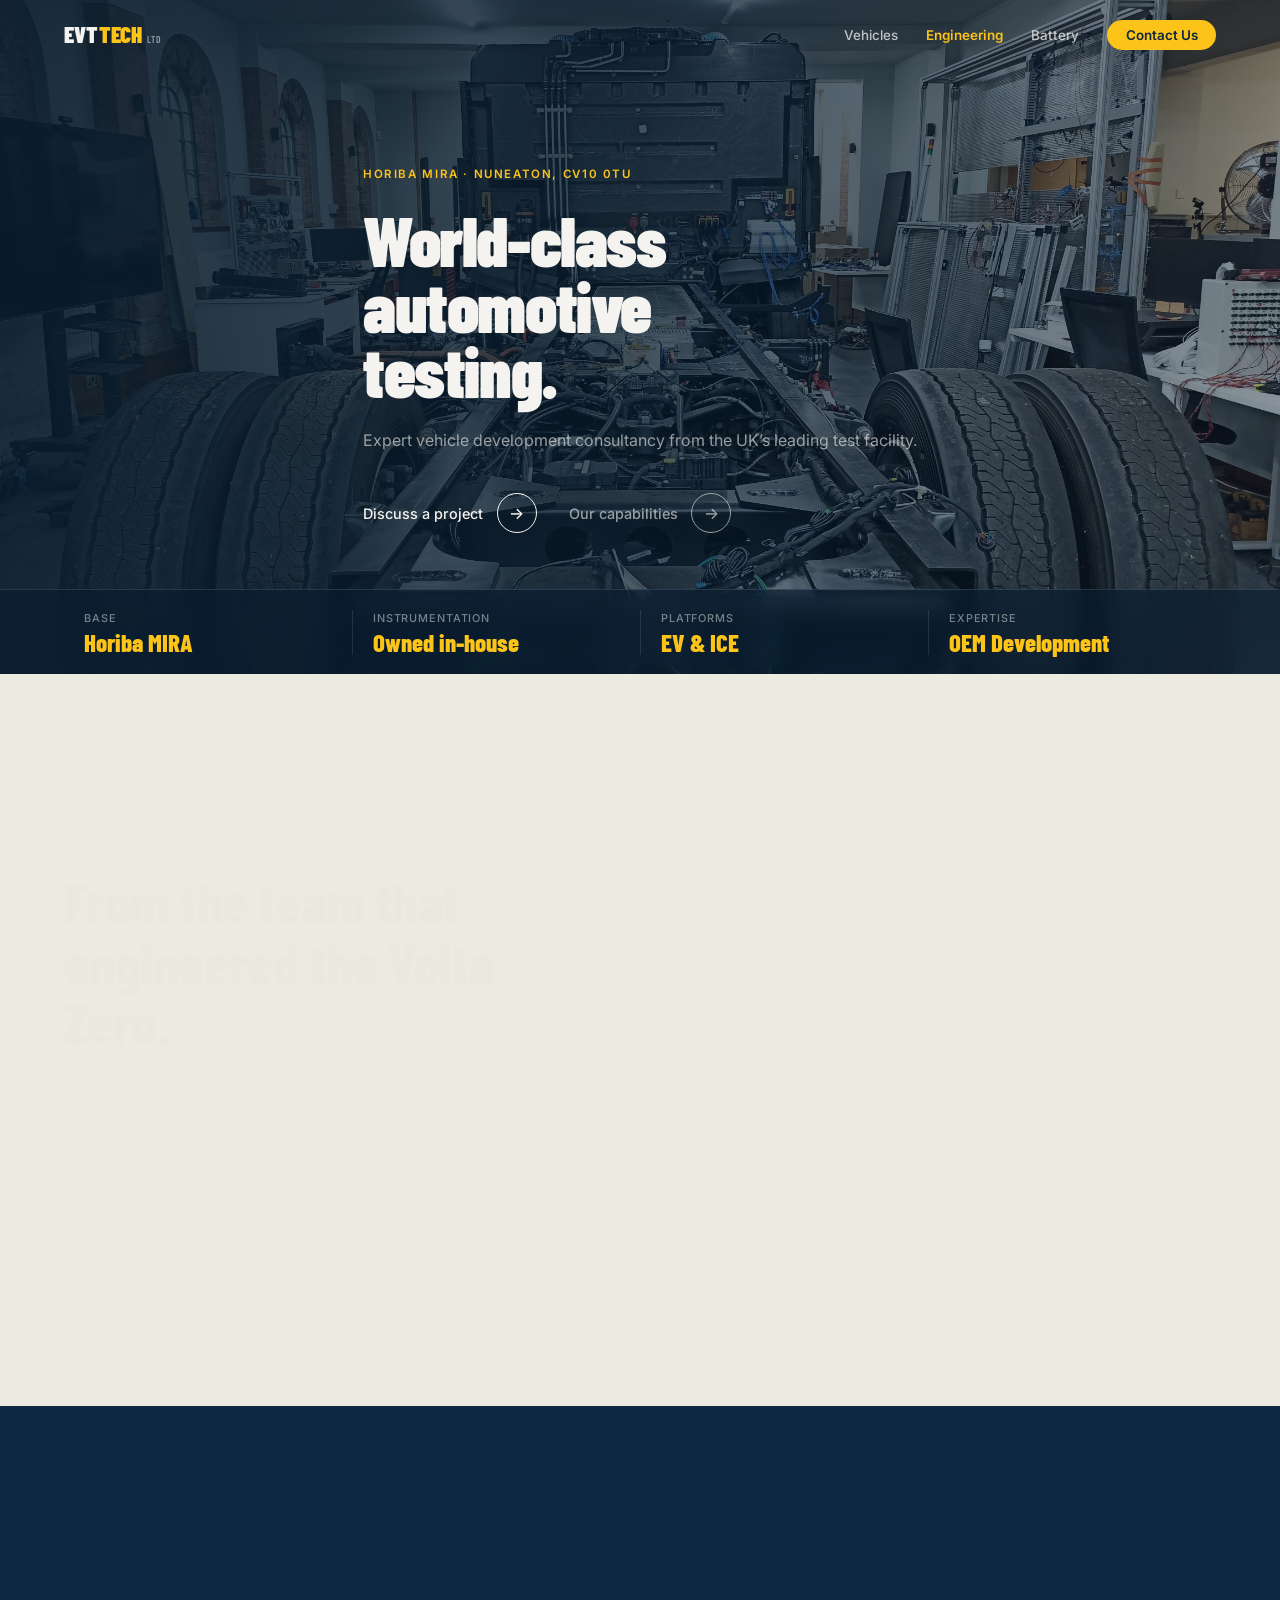
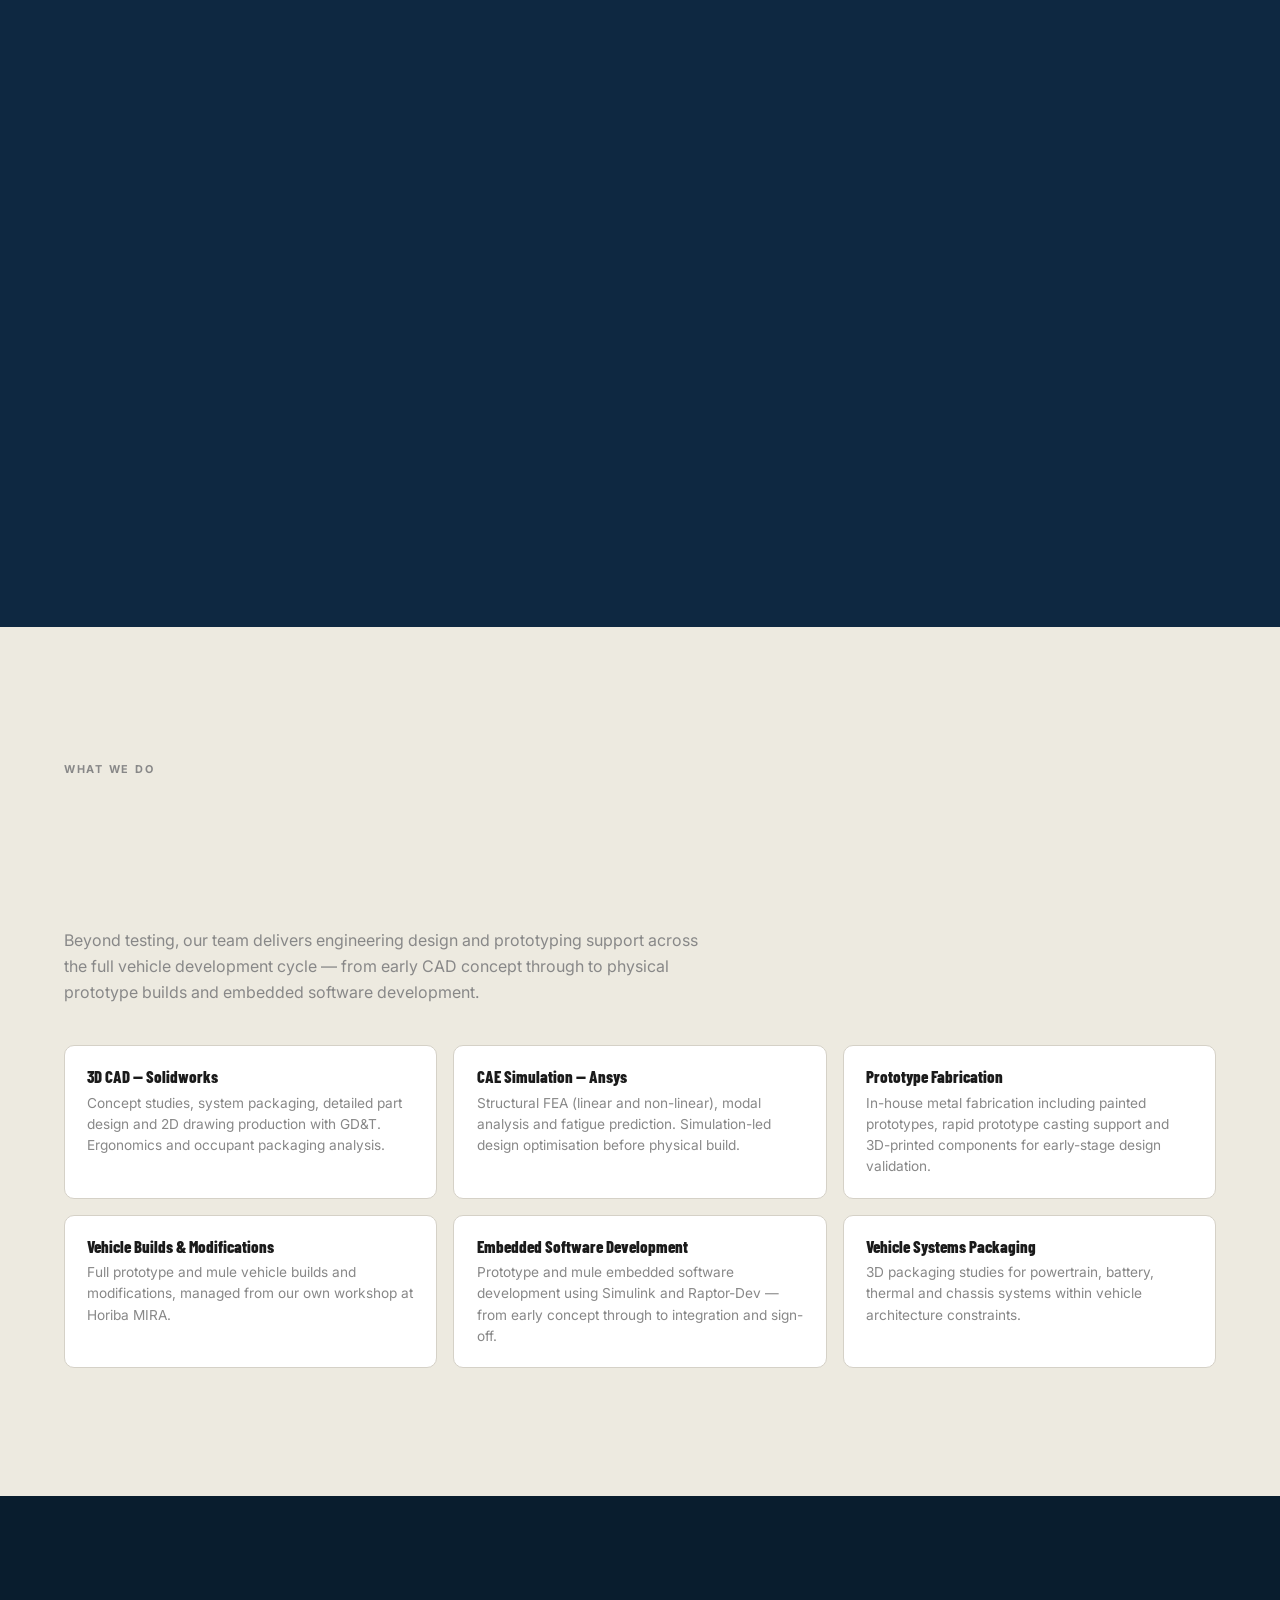
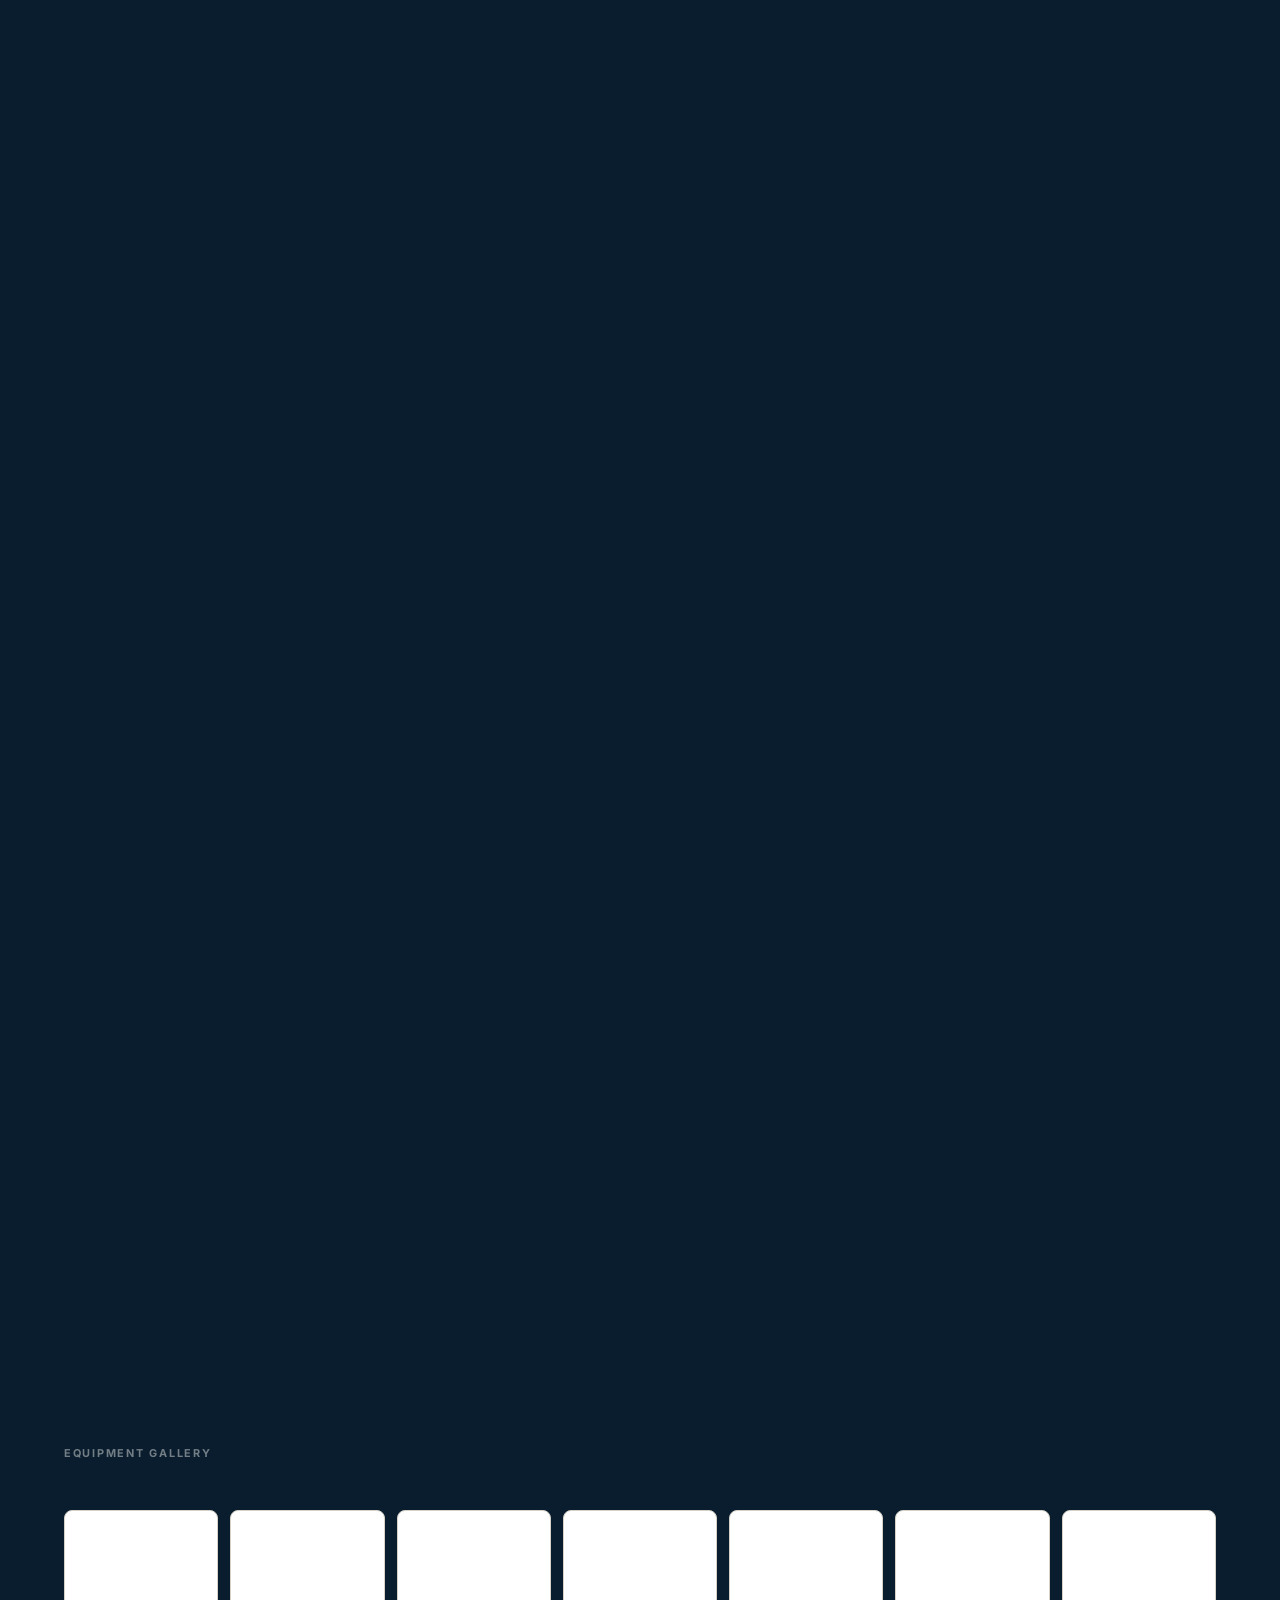
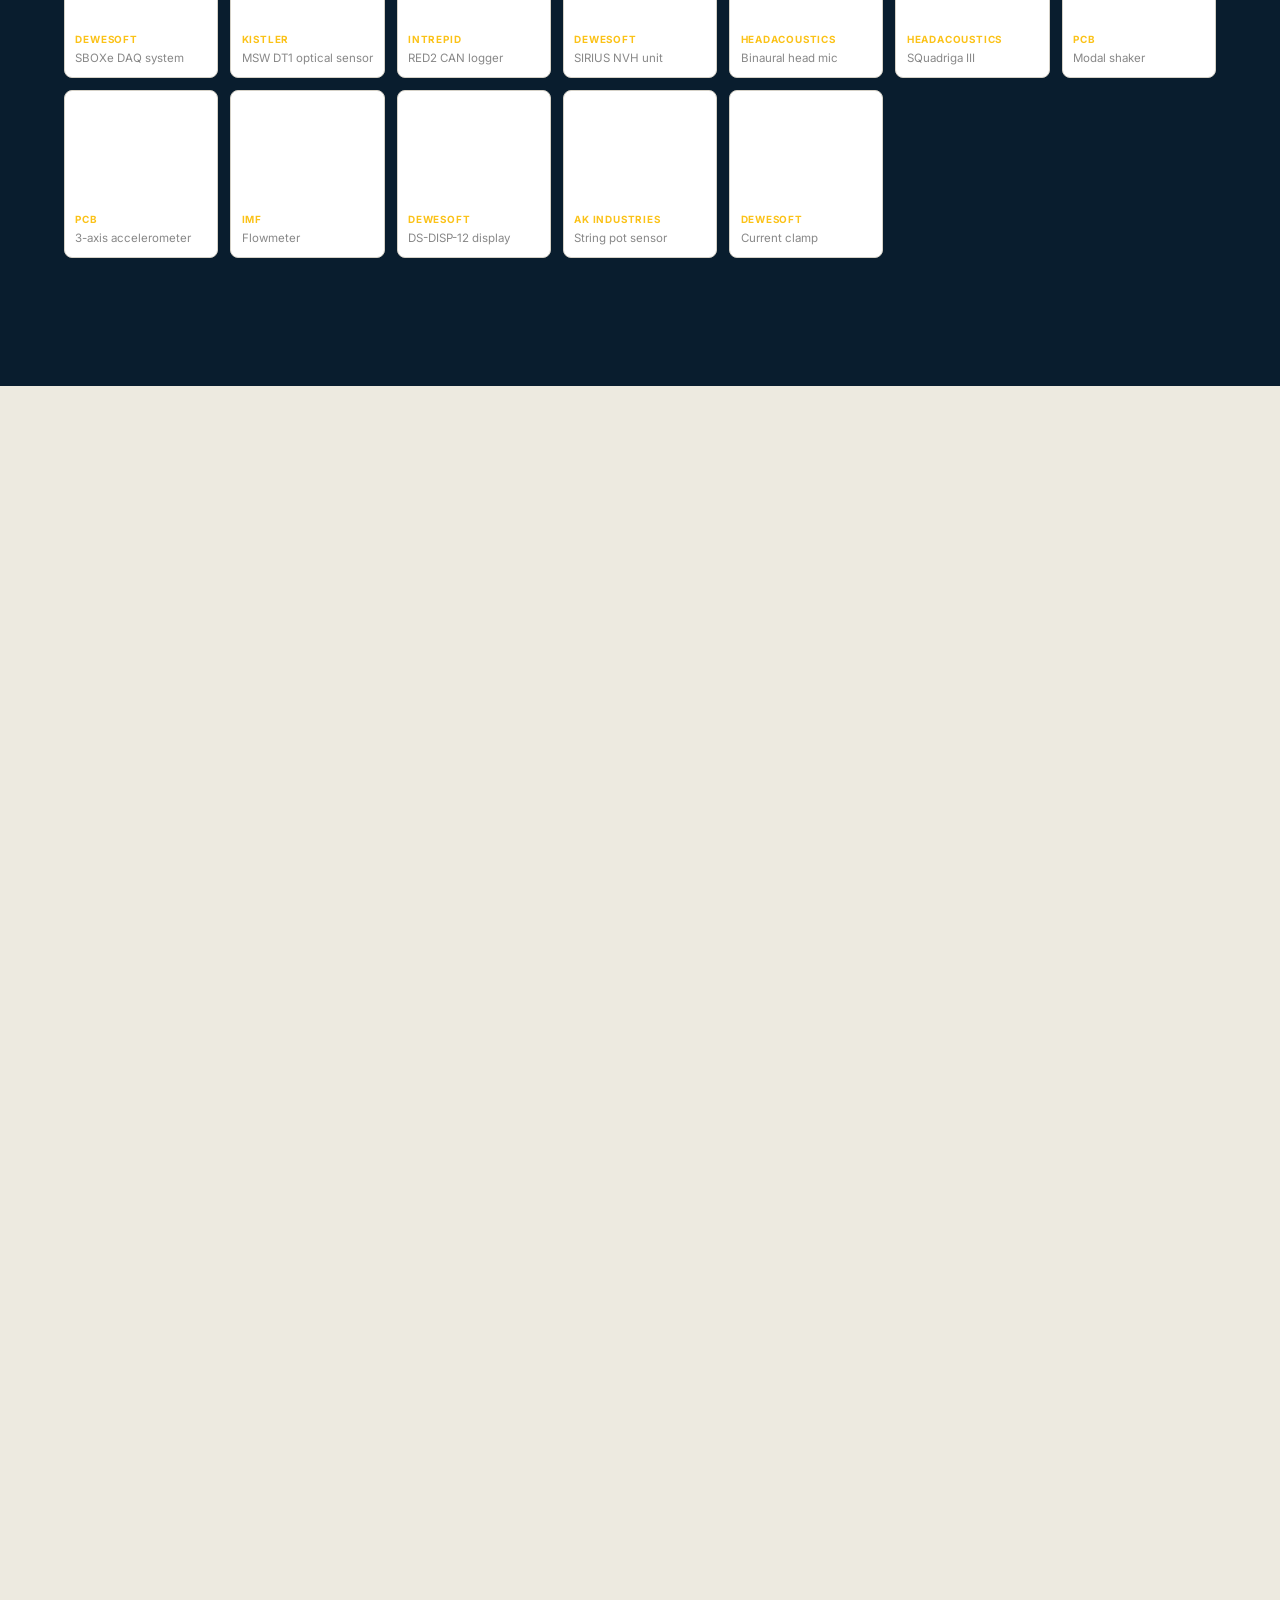
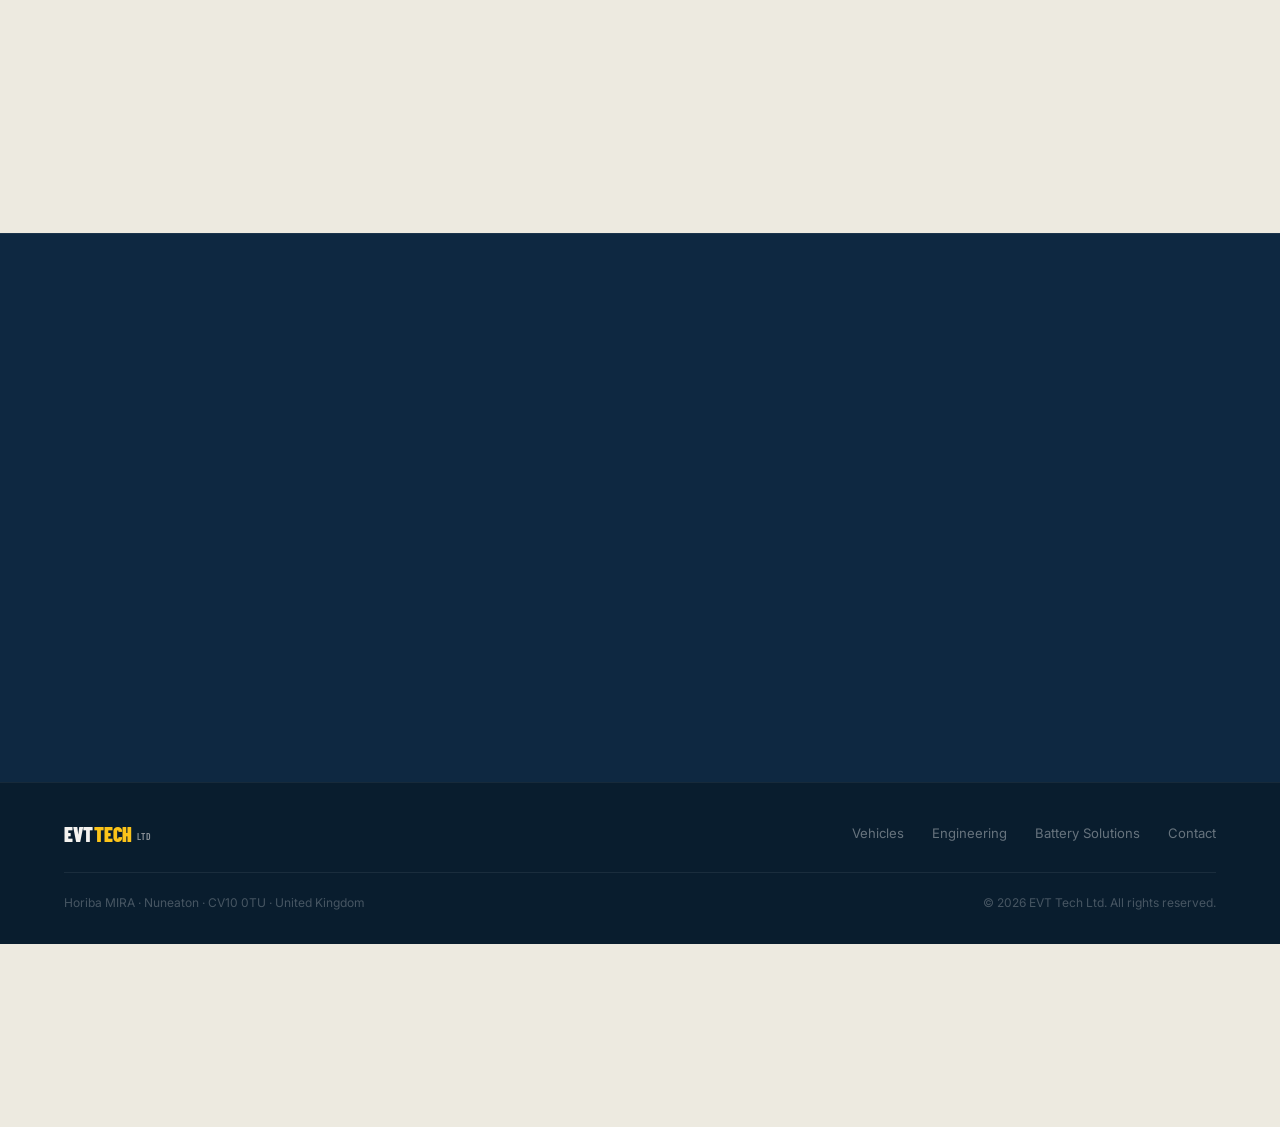
==== commit 2dad2483: "Temp: revert homepage to engineering-only redirect while insurance is arranged Full homepage saved a" ====
--- a/index.html
+++ b/index.html
@@ -2,359 +2,11 @@
 <html lang="en">
 <head>
   <meta charset="UTF-8">
-  <meta name="viewport" content="width=device-width, initial-scale=1.0">
-  <title>EVT Tech Ltd | Engineering · Vehicles · Battery Solutions</title>
-  <meta name="description" content="EVT Tech Ltd — ex-Volta Trucks engineers operating from Horiba MIRA. Vehicle testing consultancy, Volta Zero trucks for sale and lease, genuine OEM battery solutions.">
-  <meta property="og:title" content="EVT Tech Ltd">
-  <meta property="og:description" content="The engineering team behind the Volta Zero. Now independent, operating from Horiba MIRA.">
-  <meta property="og:type" content="website">
-  <link rel="canonical" href="https://evttech.co.uk/">
-  <link rel="preconnect" href="https://fonts.googleapis.com">
-  <link rel="preconnect" href="https://fonts.gstatic.com" crossorigin>
-  <link href="https://fonts.googleapis.com/css2?family=Barlow+Condensed:ital,wght@0,600;0,700;0,800;0,900;1,700&family=Inter:wght@300;400;500;600&display=swap" rel="stylesheet">
-  <link rel="stylesheet" href="css/styles.css">
-  <style>
-    /* Three pillar cards */
-    .pillars {
-      display: grid;
-      grid-template-columns: repeat(3, 1fr);
-      min-height: 480px;
-    }
-    .pillar {
-      position: relative;
-      overflow: hidden;
-      display: flex;
-      flex-direction: column;
-      justify-content: flex-end;
-      padding: 2.5rem 2rem;
-      min-height: 440px;
-      text-decoration: none;
-    }
-    .pillar-img {
-      position: absolute;
-      inset: 0;
-      width: 100%;
-      height: 100%;
-      object-fit: cover;
-      object-position: center;
-      transition: transform 0.6s ease;
-    }
-    .pillar:hover .pillar-img { transform: scale(1.04); }
-    .pillar-overlay {
-      position: absolute;
-      inset: 0;
-      background: linear-gradient(to top, rgba(8,16,36,0.95) 0%, rgba(8,16,36,0.5) 55%, rgba(8,16,36,0.25) 100%);
-      transition: background 0.4s ease;
-    }
-    .pillar:hover .pillar-overlay {
-      background: linear-gradient(to top, rgba(8,16,36,0.98) 0%, rgba(8,16,36,0.6) 55%, rgba(8,16,36,0.3) 100%);
-    }
-    .pillar-content { position: relative; z-index: 1; }
-    .pillar-tag {
-      font-size: 0.65rem;
-      font-weight: 700;
-      letter-spacing: 0.16em;
-      text-transform: uppercase;
-      color: var(--gold);
-      display: block;
-      margin-bottom: 0.6rem;
-    }
-    .pillar-title {
-      font-family: var(--font-display);
-      font-size: clamp(1.7rem, 2.2vw, 2.3rem);
-      font-weight: 800;
-      color: var(--white);
-      line-height: 1.05;
-      margin-bottom: 0.75rem;
-    }
-    .pillar-desc {
-      font-size: 0.875rem;
-      color: rgba(245,243,240,0.6);
-      line-height: 1.65;
-      margin-bottom: 1.25rem;
-    }
-    .pillar-divider {
-      width: 1px;
-      background: rgba(255,255,255,0.1);
-    }
-    @media (max-width: 900px) {
-      .pillars { grid-template-columns: 1fr; }
-      .pillar-divider { display: none; }
-      .pillar { min-height: 360px; }
-    }
-
-    /* Stats strip */
-    .stats-strip {
-      background: var(--navy);
-      padding: 3.5rem 0;
-      border-top: 1px solid rgba(255,255,255,0.06);
-      border-bottom: 1px solid rgba(255,255,255,0.06);
-    }
-    .stats-inner {
-      display: flex;
-      justify-content: space-around;
-      flex-wrap: wrap;
-      gap: 1.5rem;
-    }
-    .strip-stat { text-align: center; padding: 0.5rem 1.5rem; }
-    .strip-num {
-      font-family: var(--font-display);
-      font-size: clamp(2.4rem, 4vw, 3.4rem);
-      font-weight: 900;
-      color: var(--gold);
-      line-height: 1;
-      display: block;
-    }
-    .strip-label {
-      font-size: 0.72rem;
-      font-weight: 700;
-      text-transform: uppercase;
-      letter-spacing: 0.1em;
-      color: rgba(245,243,240,0.4);
-      margin-top: 0.4rem;
-      display: block;
-    }
-
-    /* Origin / who we are */
-    .origin-section {
-      background: var(--snow);
-      padding: 5.5rem 0;
-    }
-    .origin-grid {
-      display: grid;
-      grid-template-columns: 1fr 1fr;
-      gap: 5rem;
-      align-items: center;
-    }
-    .origin-img {
-      width: 100%;
-      height: auto;
-      border-radius: 12px;
-      display: block;
-      box-shadow: 0 8px 48px rgba(0,0,0,0.13);
-    }
-    .origin-content { display: flex; flex-direction: column; gap: 1.25rem; }
-    .origin-note {
-      font-size: 0.82rem;
-      color: var(--mid);
-      line-height: 1.7;
-      border-left: 3px solid var(--gold);
-      padding-left: 1rem;
-      margin-top: 0.5rem;
-    }
-    @media (max-width: 900px) {
-      .origin-grid { grid-template-columns: 1fr; gap: 2.5rem; }
-    }
-  </style>
+  <meta http-equiv="refresh" content="0; url=engineering.html">
+  <link rel="canonical" href="https://evttech.co.uk/engineering.html">
+  <title>EVT Tech Ltd</title>
 </head>
 <body>
-
-  <!-- NAVIGATION -->
-  <nav class="nav" id="nav" role="navigation" aria-label="Main navigation">
-    <div class="nav-inner">
-      <a href="index.html" class="nav-logo" aria-label="EVT Tech Ltd home">
-        <span class="logo-evt">EVT</span><span class="logo-tech">TECH</span><span class="logo-ltd">LTD</span>
-      </a>
-      <ul class="nav-links" id="navLinks" role="menubar">
-        <li role="none"><a href="vehicles.html" role="menuitem">Vehicles</a></li>
-        <li role="none"><a href="engineering.html" role="menuitem">Engineering</a></li>
-        <li role="none"><a href="battery.html" role="menuitem">Battery</a></li>
-        <li role="none"><a href="#contact" class="nav-cta" role="menuitem">Contact Us</a></li>
-      </ul>
-      <button class="nav-toggle" id="navToggle" aria-label="Toggle navigation menu" aria-expanded="false" aria-controls="navLinks">
-        <span></span><span></span><span></span>
-      </button>
-    </div>
-  </nav>
-
-  <!-- HERO -->
-  <section class="hero" id="top" aria-label="EVT Tech Ltd">
-    <div class="hero-media" aria-hidden="true">
-      <img src="img/EVT_Fleet.jpg" alt="" class="hero-img">
-      <div class="hero-overlay"></div>
-    </div>
-    <div class="hero-content">
-      <div class="container">
-        <p class="hero-eyebrow">Horiba MIRA &middot; Nuneaton, CV10 0TU</p>
-        <h1 class="hero-title">
-          The engineering<br>
-          team behind<br>
-          the Volta Zero.
-        </h1>
-        <p class="hero-sub">Vehicle testing &amp; development consultancy. Volta Zero trucks for sale, lease &amp; rental. Genuine OEM battery solutions.</p>
-        <div class="hero-actions">
-          <a href="#contact" class="arrow-link arrow-link--hero">
-            <span class="arrow-link-label">Get in touch</span>
-            <span class="arrow-circ" aria-hidden="true">&#8594;</span>
-          </a>
-          <a href="#what-we-do" class="arrow-link arrow-link--hero arrow-link--ghost">
-            <span class="arrow-link-label">What we do</span>
-            <span class="arrow-circ" aria-hidden="true">&#8594;</span>
-          </a>
-          <a href="#who-we-are" class="arrow-link arrow-link--hero arrow-link--ghost">
-            <span class="arrow-link-label">Who we are</span>
-            <span class="arrow-circ" aria-hidden="true">&#8594;</span>
-          </a>
-        </div>
-      </div>
-    </div>
-    <div class="hero-bar" aria-label="Key figures">
-      <div class="container">
-        <dl class="hero-stats">
-          <div class="hstat"><dt class="hstat-label">Base</dt><dd class="hstat-value">Horiba MIRA</dd></div>
-          <div class="hstat"><dt class="hstat-label">Fleet</dt><dd class="hstat-value">20 trucks</dd></div>
-          <div class="hstat"><dt class="hstat-label">Battery stock</dt><dd class="hstat-value">~3.5 MWhr</dd></div>
-          <div class="hstat"><dt class="hstat-label">Instrumentation</dt><dd class="hstat-value">Owned in-house</dd></div>
-        </dl>
-      </div>
-    </div>
-  </section>
-
-  <!-- THREE PILLARS -->
-  <section id="what-we-do" aria-label="What we do">
-    <div class="pillars">
-
-      <a href="vehicles.html" class="pillar">
-        <img src="img/volta-front.jpg" alt="Volta Zero electric truck" class="pillar-img">
-        <div class="pillar-overlay" aria-hidden="true"></div>
-        <div class="pillar-content">
-          <span class="pillar-tag">Vehicles</span>
-          <span class="pillar-title">Volta Zero trucks.<br>For sale, lease<br>&amp; rental.</span>
-          <p class="pillar-desc">20 trucks in our fleet. Seven registered and ready to drive away. Supplied by the OEM engineering team with full support from Horiba MIRA.</p>
-        </div>
-      </a>
-
-      <div class="pillar-divider" aria-hidden="true"></div>
-
-      <a href="engineering.html" class="pillar">
-        <img src="img/engineering.jpg" alt="Automotive engineering at Horiba MIRA" class="pillar-img">
-        <div class="pillar-overlay" aria-hidden="true"></div>
-        <div class="pillar-content">
-          <span class="pillar-tag">Engineering</span>
-          <span class="pillar-title">World-class vehicle testing &amp; development.</span>
-          <p class="pillar-desc">Full-spectrum consultancy at Europe&rsquo;s most comprehensive test facility. RLDA, NVH, durability, EV powertrain, HIL &mdash; with owned instrumentation.</p>
-        </div>
-      </a>
-
-      <div class="pillar-divider" aria-hidden="true"></div>
-
-      <a href="battery.html" class="pillar">
-        <img src="img/Battery_Packs.jpg" alt="Volta Zero battery modules" class="pillar-img">
-        <div class="pillar-overlay" aria-hidden="true"></div>
-        <div class="pillar-content">
-          <span class="pillar-tag">Battery Solutions</span>
-          <span class="pillar-title">~3.5 MWhr of genuine Volta battery stock.</span>
-          <p class="pillar-desc">OEM modules with full traceability, recovered from 17 trucks dismantled by our own engineers. Available for second-life, replacement supply and off-grid projects.</p>
-        </div>
-      </a>
-
-    </div>
-  </section>
-
-  <!-- STATS STRIP -->
-  <section class="stats-strip" aria-label="Key figures">
-    <div class="container">
-      <div class="stats-inner">
-        <div class="strip-stat">
-          <span class="strip-num">39</span>
-          <span class="strip-label">Volta Zero trucks acquired</span>
-        </div>
-        <div class="strip-stat">
-          <span class="strip-num">20</span>
-          <span class="strip-label">Trucks in current fleet</span>
-        </div>
-        <div class="strip-stat">
-          <span class="strip-num">~3.5</span>
-          <span class="strip-label">MWhr battery stock</span>
-        </div>
-        <div class="strip-stat">
-          <span class="strip-num">17</span>
-          <span class="strip-label">Trucks dismantled in-house</span>
-        </div>
-        <div class="strip-stat">
-          <span class="strip-num">MIRA</span>
-          <span class="strip-label">Europe&rsquo;s premier test facility</span>
-        </div>
-      </div>
-    </div>
-  </section>
-
-  <!-- WHO WE ARE -->
-  <section class="origin-section" id="who-we-are" aria-label="About EVT Tech">
-    <div class="container">
-      <div class="origin-grid">
-        <div class="fade-up">
-          <img src="img/EVT_Fleet.jpg" alt="EVT Tech fleet at Horiba MIRA" class="origin-img">
-        </div>
-        <div class="origin-content fade-up" style="--delay:0.15s">
-          <span class="tag">Who we are</span>
-          <h2 class="display-h">Built the vehicle.<br>Bought the assets.<br>Still here.</h2>
-          <p>EVT Tech Ltd is formed by the former Volta Trucks UK engineering leads &mdash; the team responsible for designing and validating the Volta Zero from 2020 through to production. When Volta Trucks ceased trading in 2023, we acquired the UK vehicle fleet, battery stock and workshop equipment and continued independently.</p>
-          <p>We operate from Horiba MIRA in Nuneaton &mdash; one of Europe&rsquo;s most comprehensive automotive test facilities &mdash; with full workshop capability, owned instrumentation and the deepest possible knowledge of the Volta Zero platform.</p>
-          <p class="origin-note">Volta Trucks ceased trading in 2023. EVT Tech acquired the UK assets directly and operates as an independent company. Our engineers built and validated the vehicle &mdash; that knowledge remains with us.</p>
-          <a href="#contact" class="arrow-link">
-            <span class="arrow-link-label">Discuss what we can do for you</span>
-            <span class="arrow-circ" aria-hidden="true">&#8594;</span>
-          </a>
-        </div>
-      </div>
-    </div>
-  </section>
-
-  <!-- CONTACT -->
-  <section class="contact-section" id="contact" aria-label="Contact">
-    <div class="container">
-      <div class="contact-grid">
-        <div class="contact-left fade-up">
-          <span class="tag tag--light">Get in touch</span>
-          <h2 class="display-h display-h--light">Tell us about your project.</h2>
-          <p class="contact-sub">Whether you&rsquo;re looking for engineering support, a Volta Zero for your fleet, or battery modules for a second-life project &mdash; speak directly with the team that built the vehicle.</p>
-        </div>
-        <div class="contact-right fade-up" style="--delay:0.15s">
-          <div class="contact-details">
-            <div class="cdetail">
-              <span class="cdetail-label">Location</span>
-              <span class="cdetail-value">Horiba MIRA, Nuneaton<br>CV10 0TU, UK</span>
-            </div>
-            <div class="cdetail">
-              <span class="cdetail-label">Email</span>
-              <a href="mailto:info@evttech.co.uk" class="cdetail-value cdetail-link">info@evttech.co.uk</a>
-            </div>
-            <div class="cdetail">
-              <span class="cdetail-label">Web</span>
-              <a href="https://evttech.co.uk" class="cdetail-value cdetail-link">evttech.co.uk</a>
-            </div>
-          </div>
-          <a href="mailto:info@evttech.co.uk" class="btn-outline">
-            Send us an email
-            <span class="arrow-circ" aria-hidden="true">&#8594;</span>
-          </a>
-        </div>
-      </div>
-    </div>
-  </section>
-
-  <!-- FOOTER -->
-  <footer class="footer" role="contentinfo">
-    <div class="container">
-      <div class="footer-top">
-        <a href="index.html" class="nav-logo footer-brand" aria-label="EVT Tech Ltd home">
-          <span class="logo-evt">EVT</span><span class="logo-tech">TECH</span><span class="logo-ltd">LTD</span>
-        </a>
-        <nav class="footer-nav" aria-label="Footer navigation">
-          <a href="vehicles.html">Vehicles</a>
-          <a href="engineering.html">Engineering</a>
-          <a href="battery.html">Battery Solutions</a>
-          <a href="#contact">Contact</a>
-        </nav>
-      </div>
-      <div class="footer-bottom">
-        <p class="footer-addr">Horiba MIRA &middot; Nuneaton &middot; CV10 0TU &middot; United Kingdom</p>
-        <p class="footer-copy">&copy; 2026 EVT Tech Ltd. All rights reserved.</p>
-      </div>
-    </div>
-  </footer>
-
-  <script src="js/main.js"></script>
+  <p>Redirecting… <a href="engineering.html">click here if not redirected</a>.</p>
 </body>
 </html>
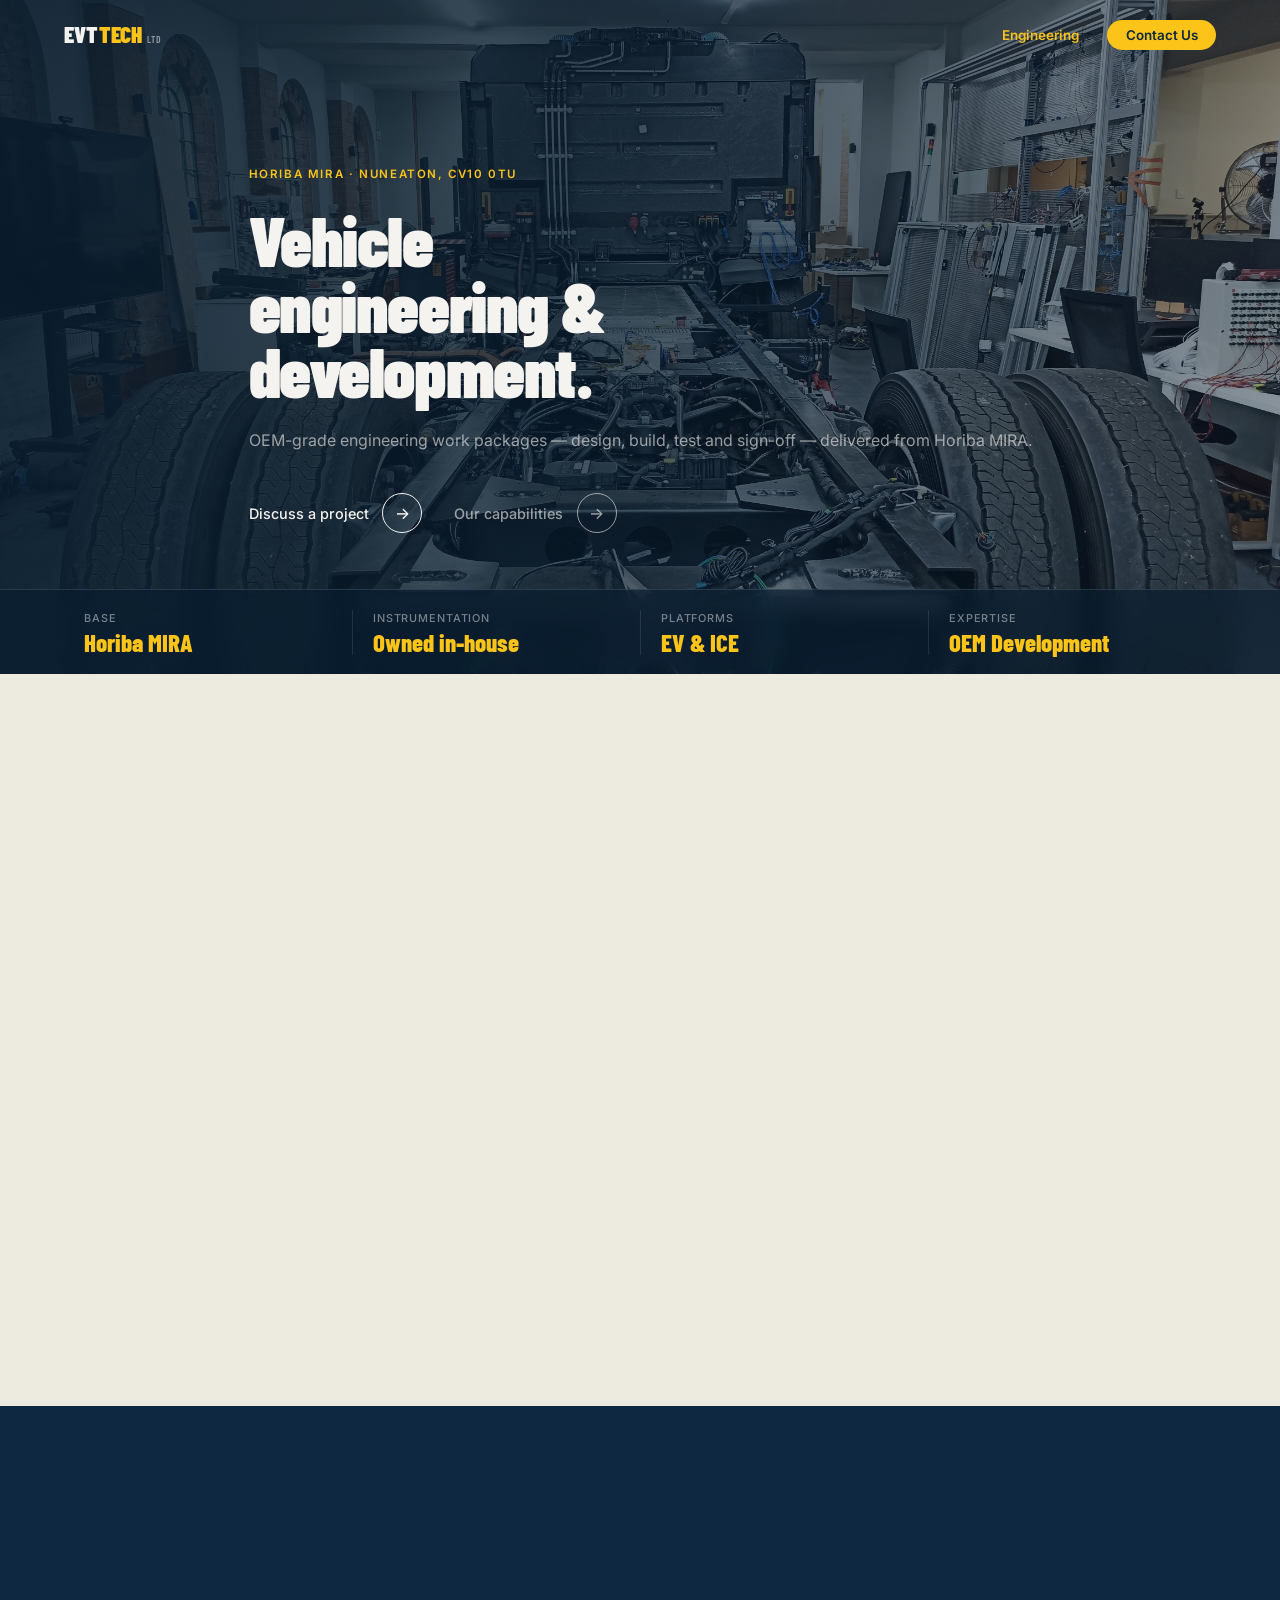
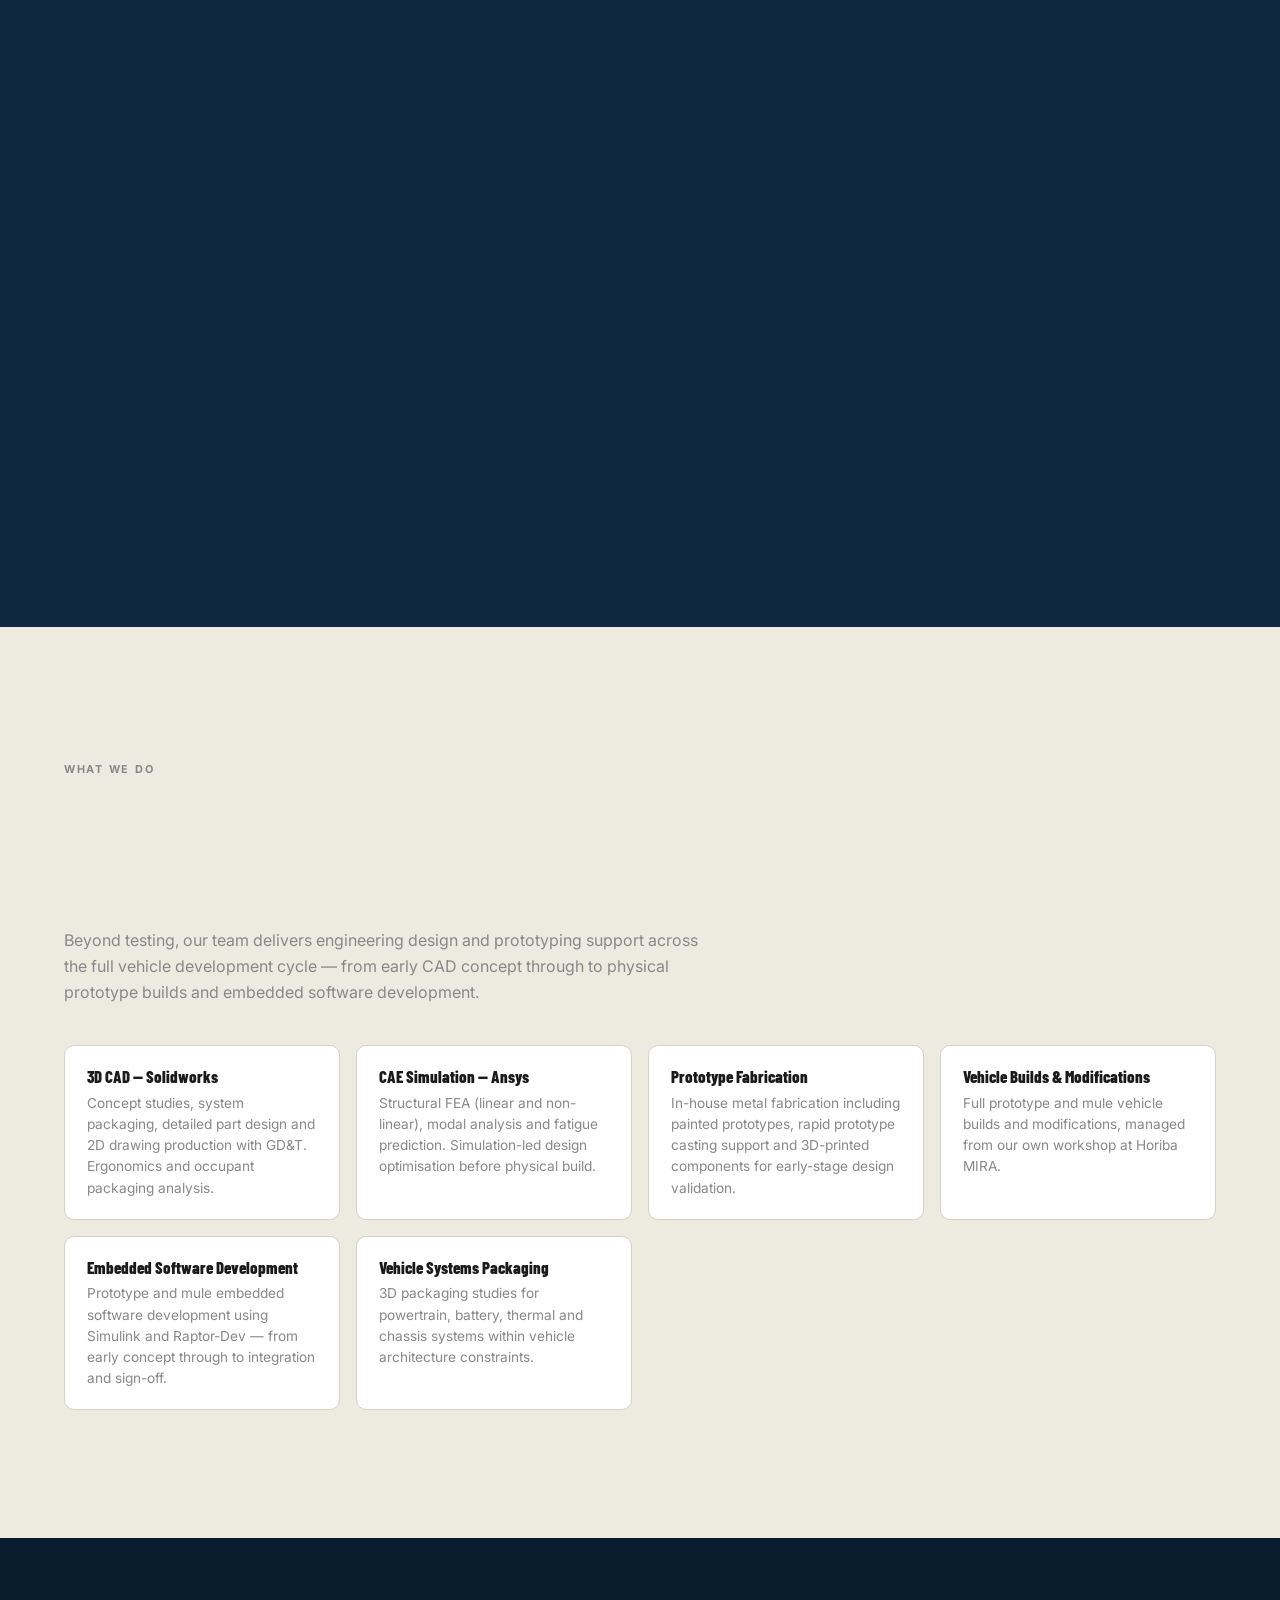
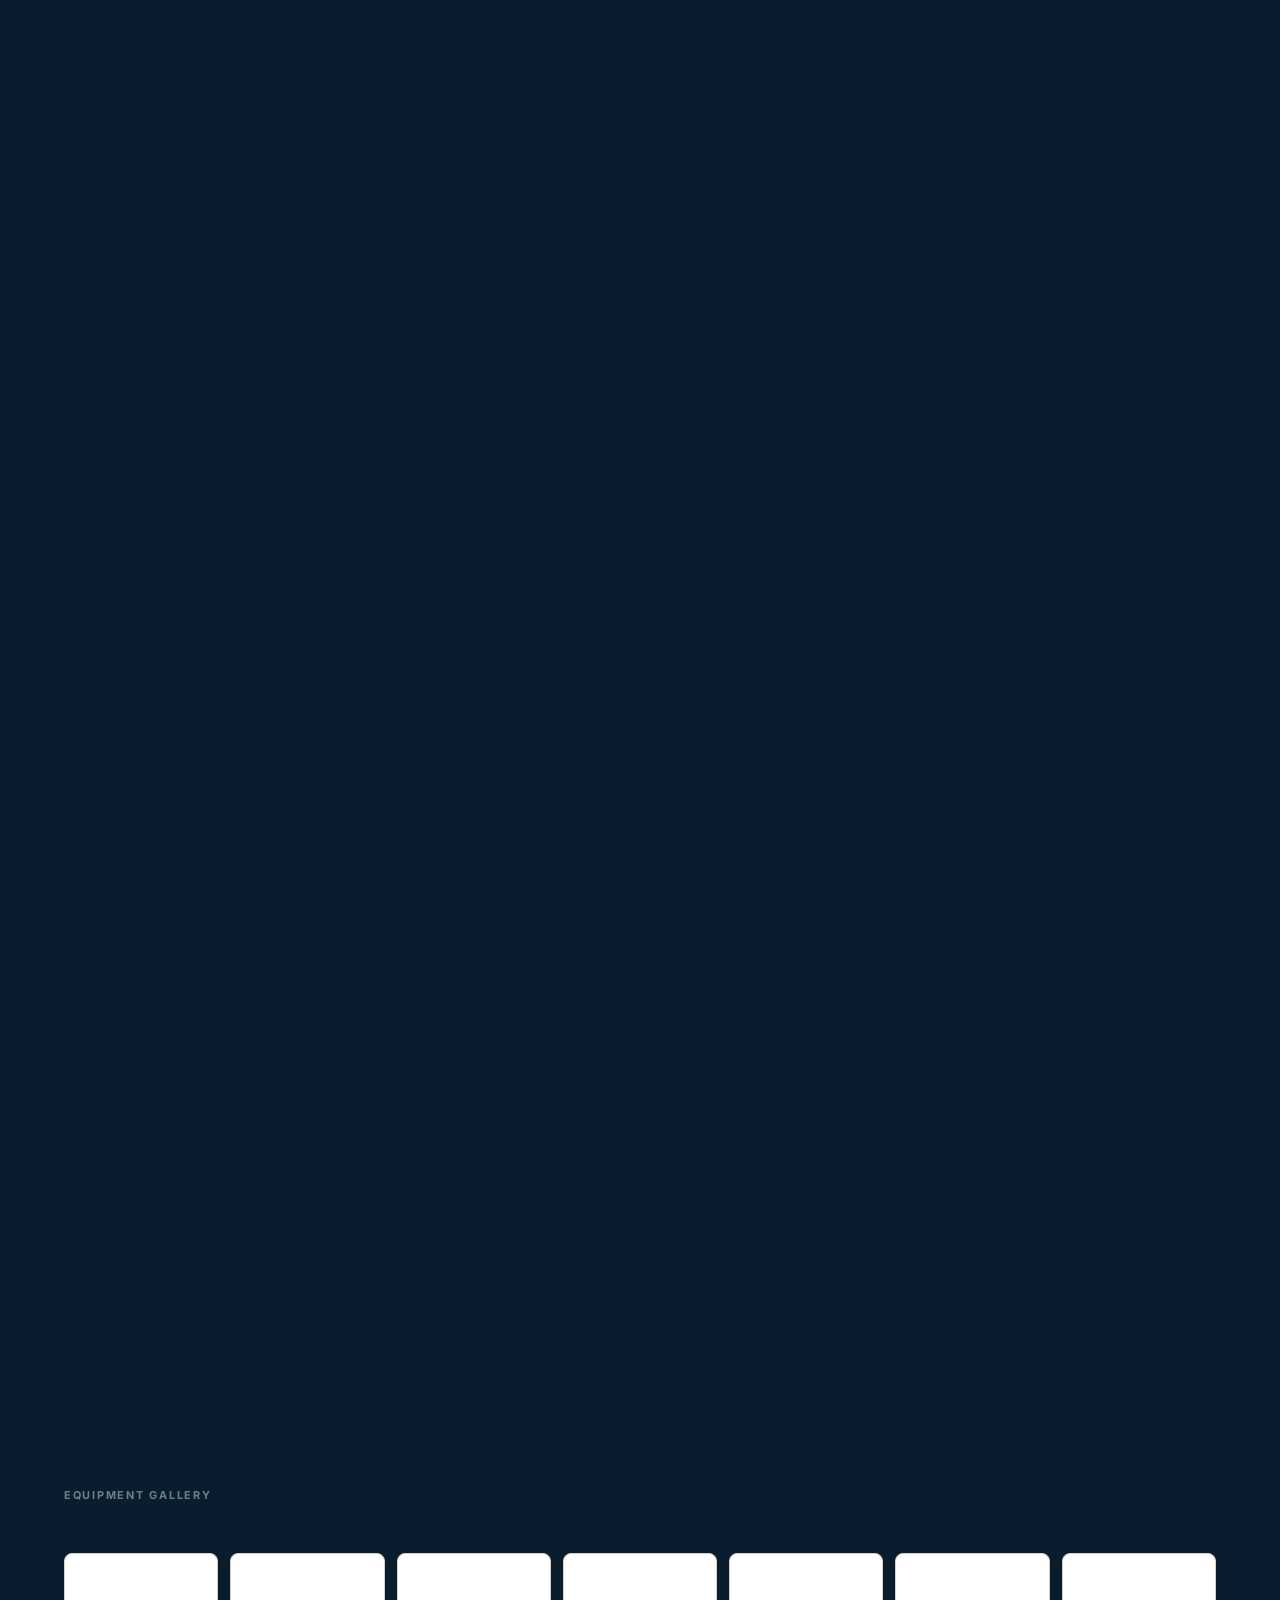
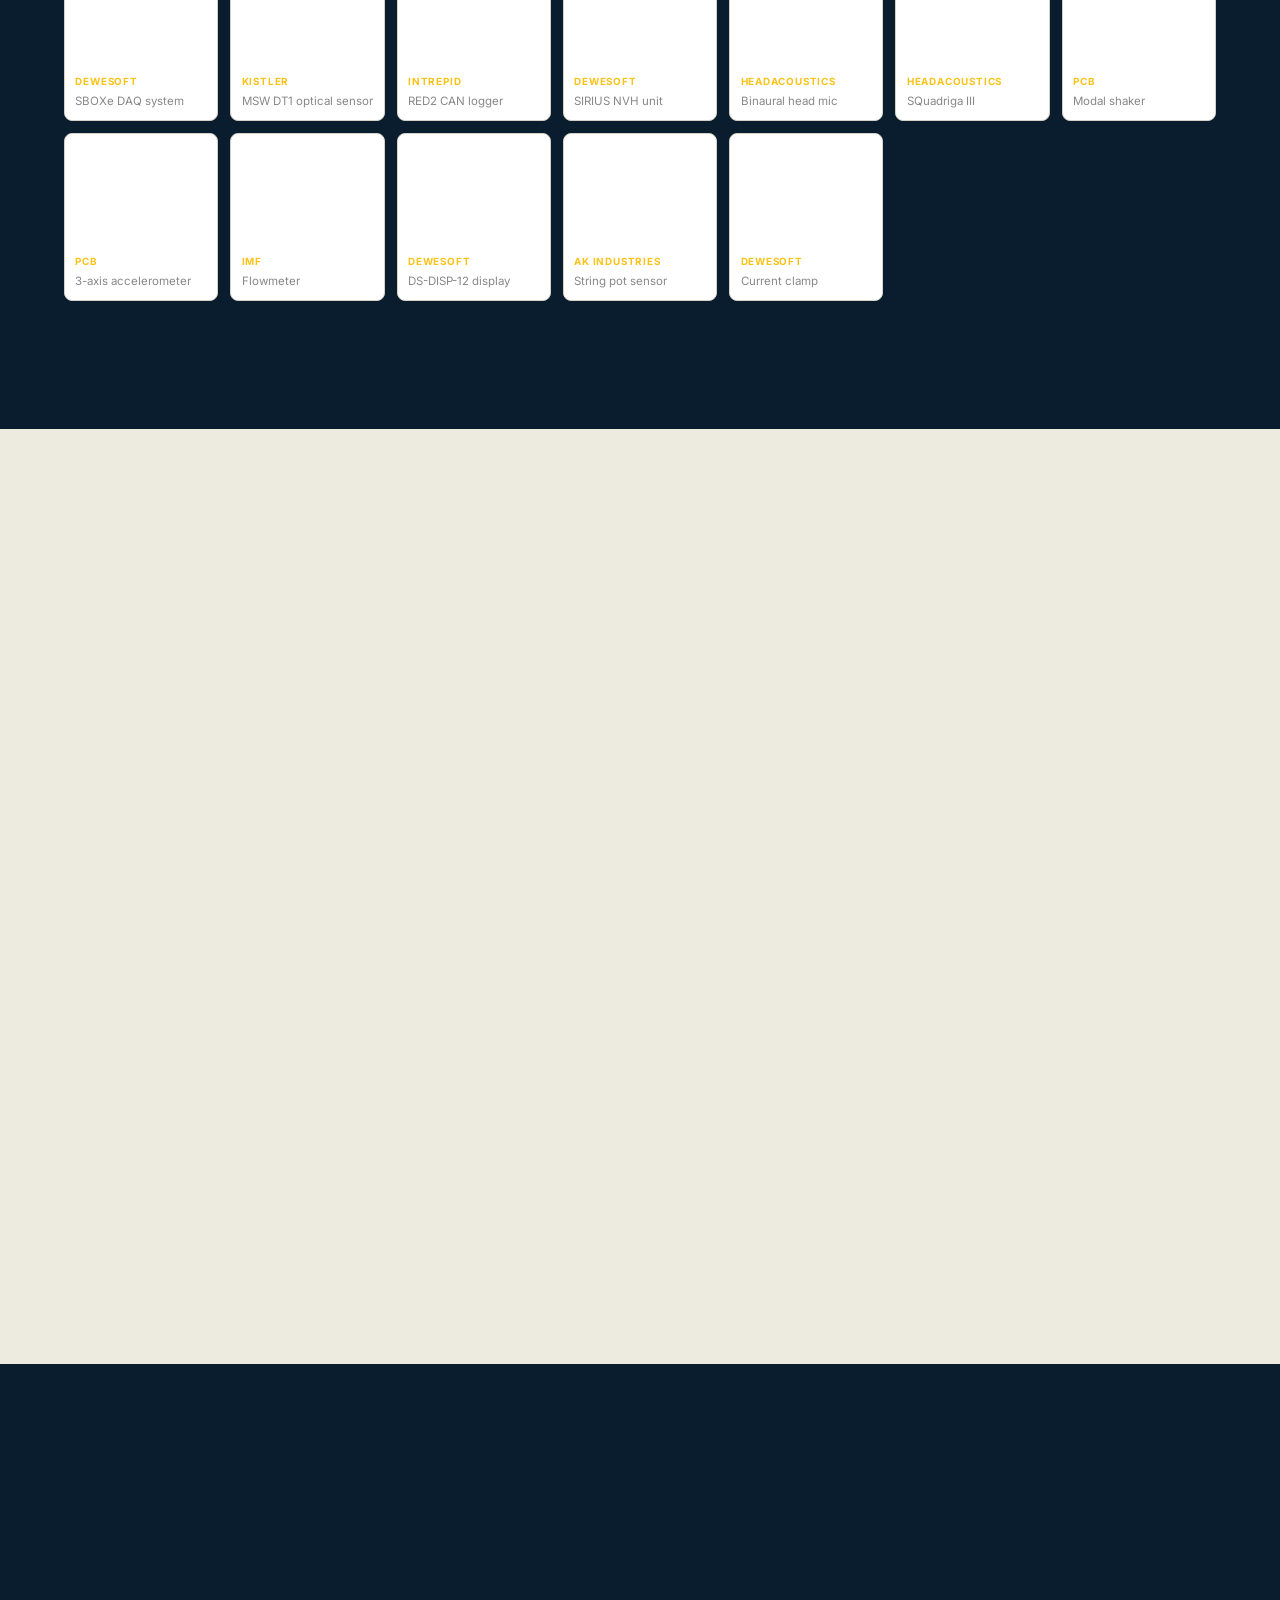
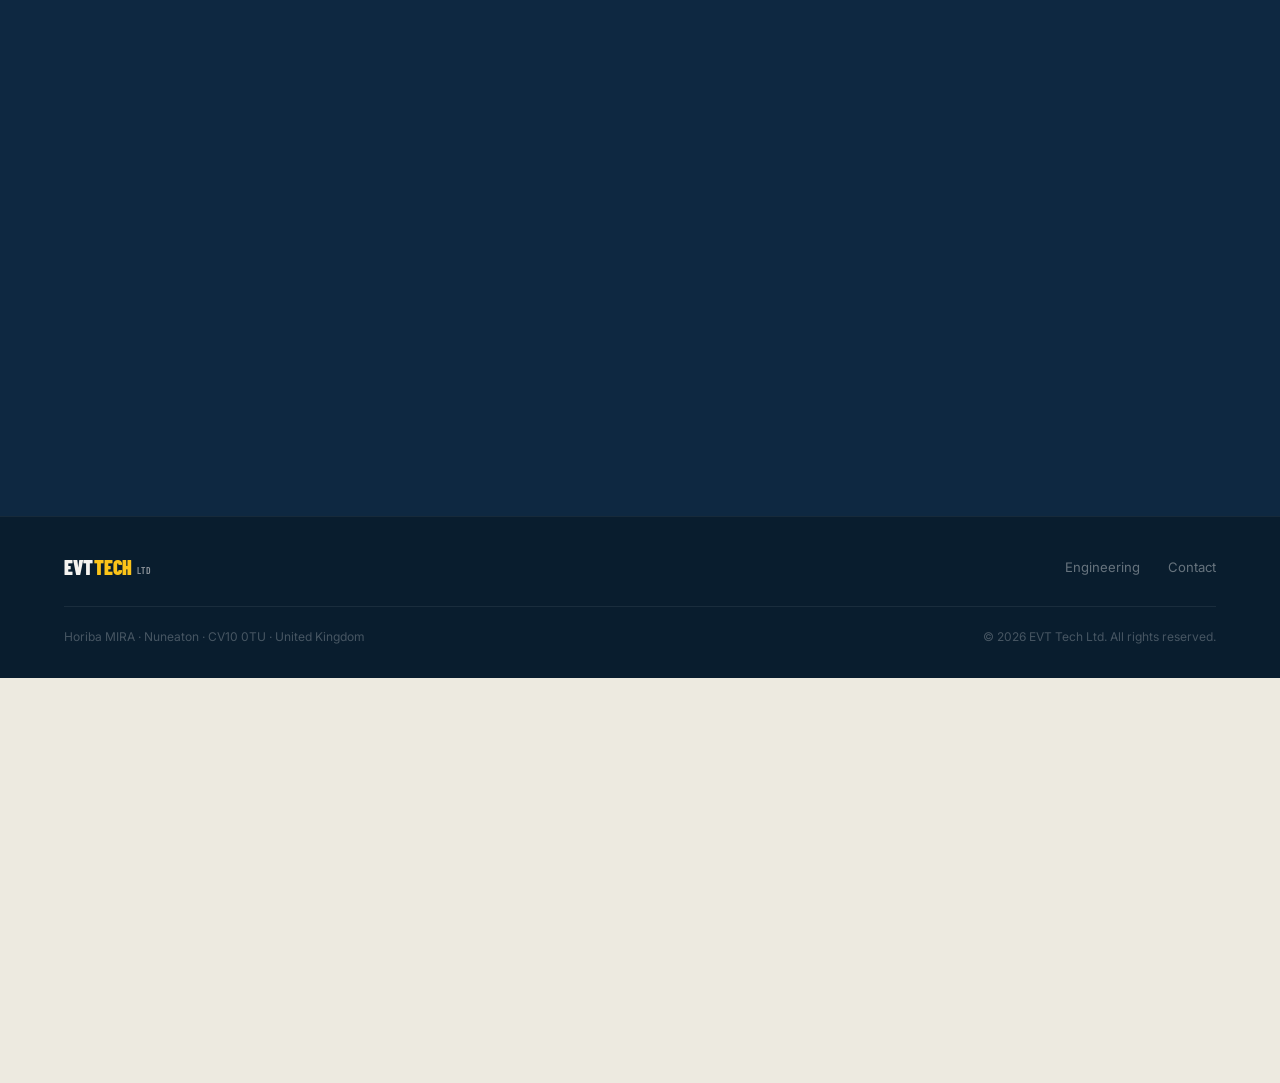
==== commit d9e8f9e6: "Add EVT favicon (gold EVT on navy) and link it on live pages Co-Authored-By: Claude Opus 4.8 <norepl" ====
--- a/index.html
+++ b/index.html
@@ -4,6 +4,8 @@
   <meta charset="UTF-8">
   <meta http-equiv="refresh" content="0; url=engineering.html">
   <link rel="canonical" href="https://evttech.co.uk/engineering.html">
+  <link rel="icon" type="image/svg+xml" href="favicon.svg">
+  <link rel="alternate icon" href="favicon.svg">
   <title>EVT Tech Ltd</title>
 </head>
 <body>
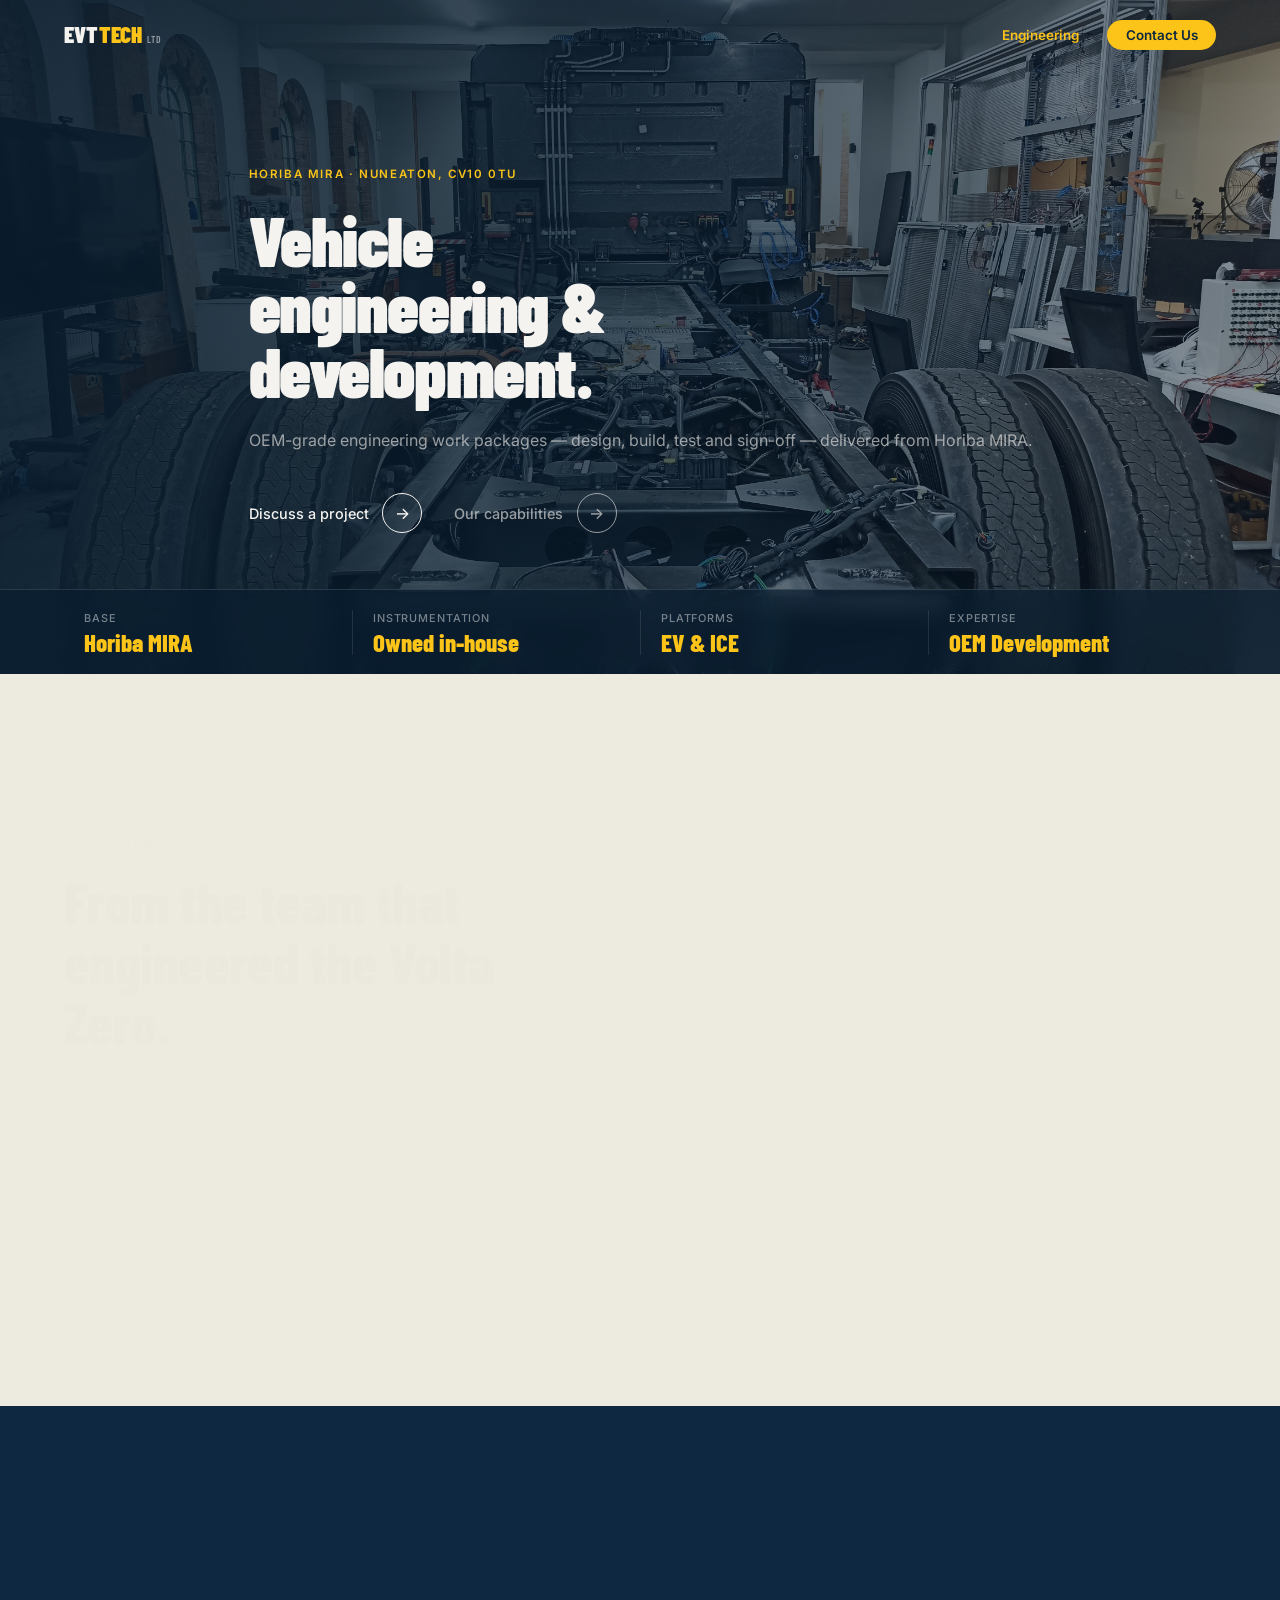
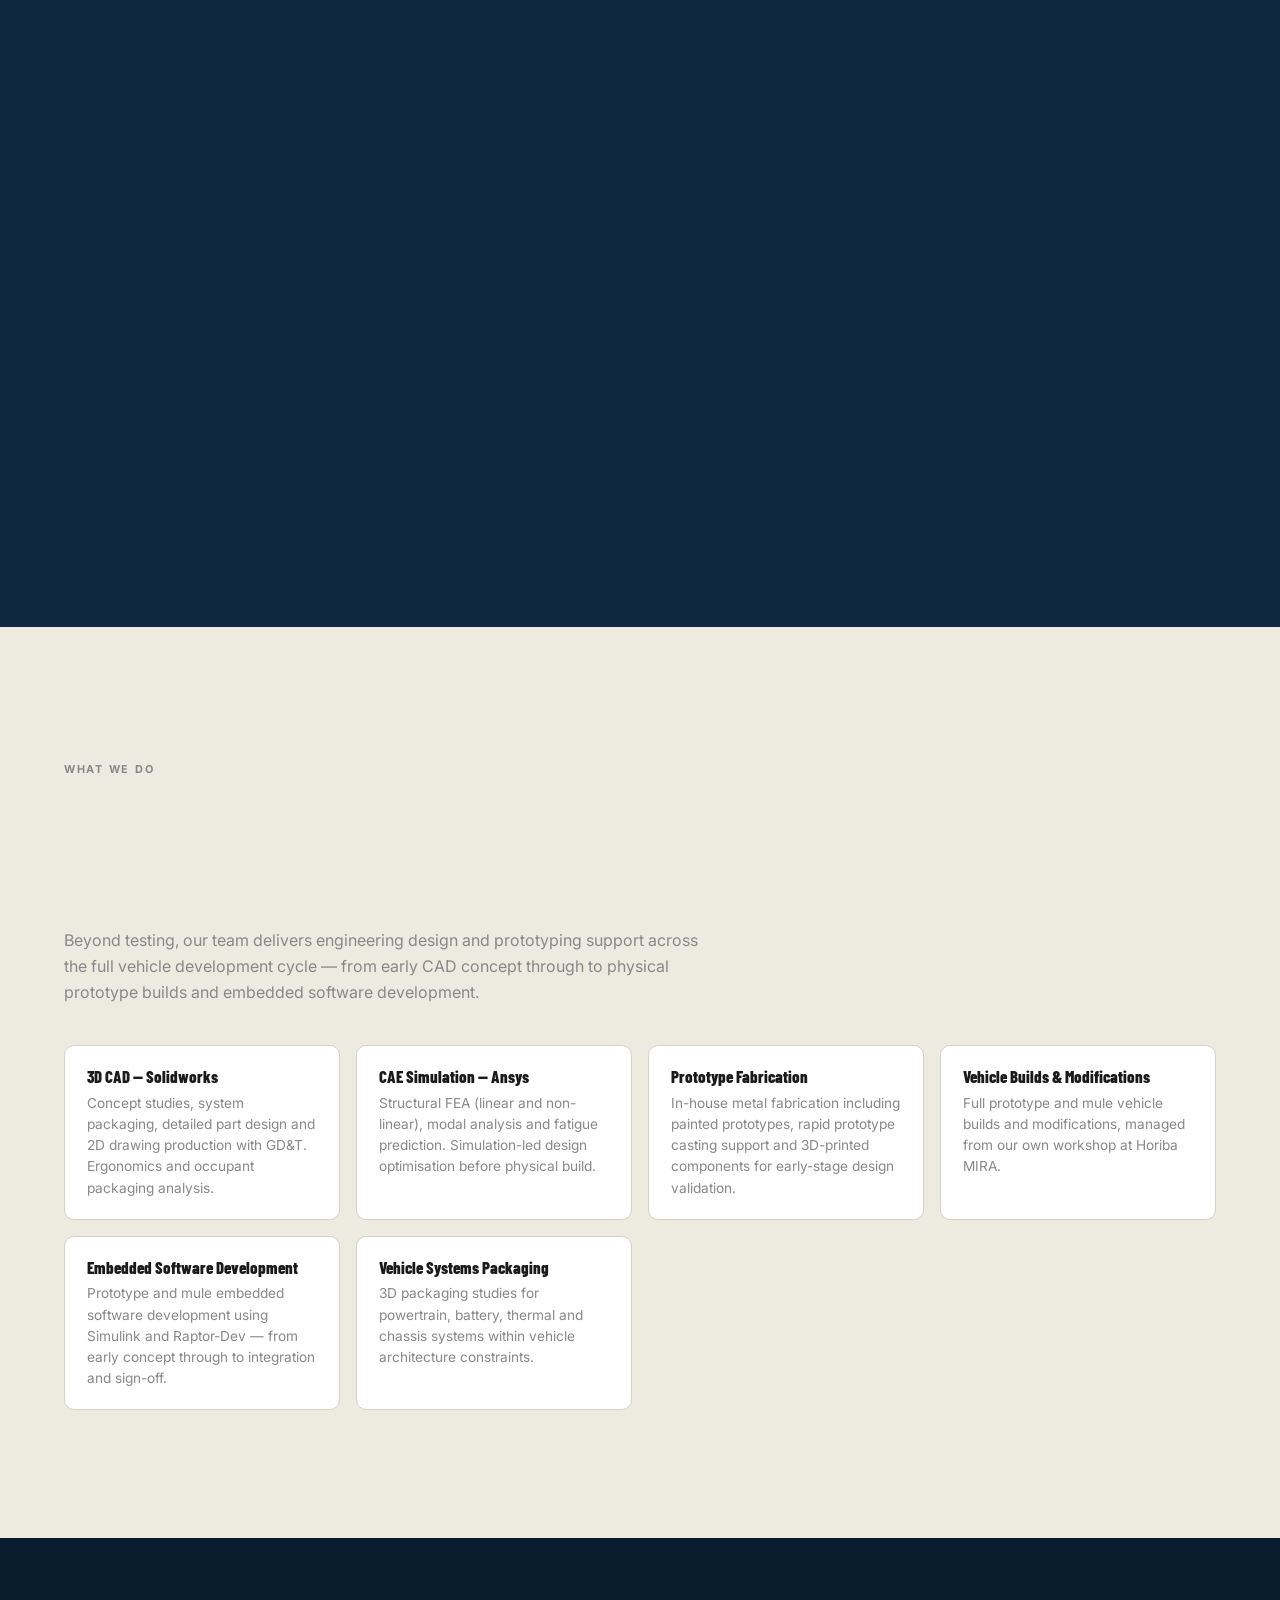
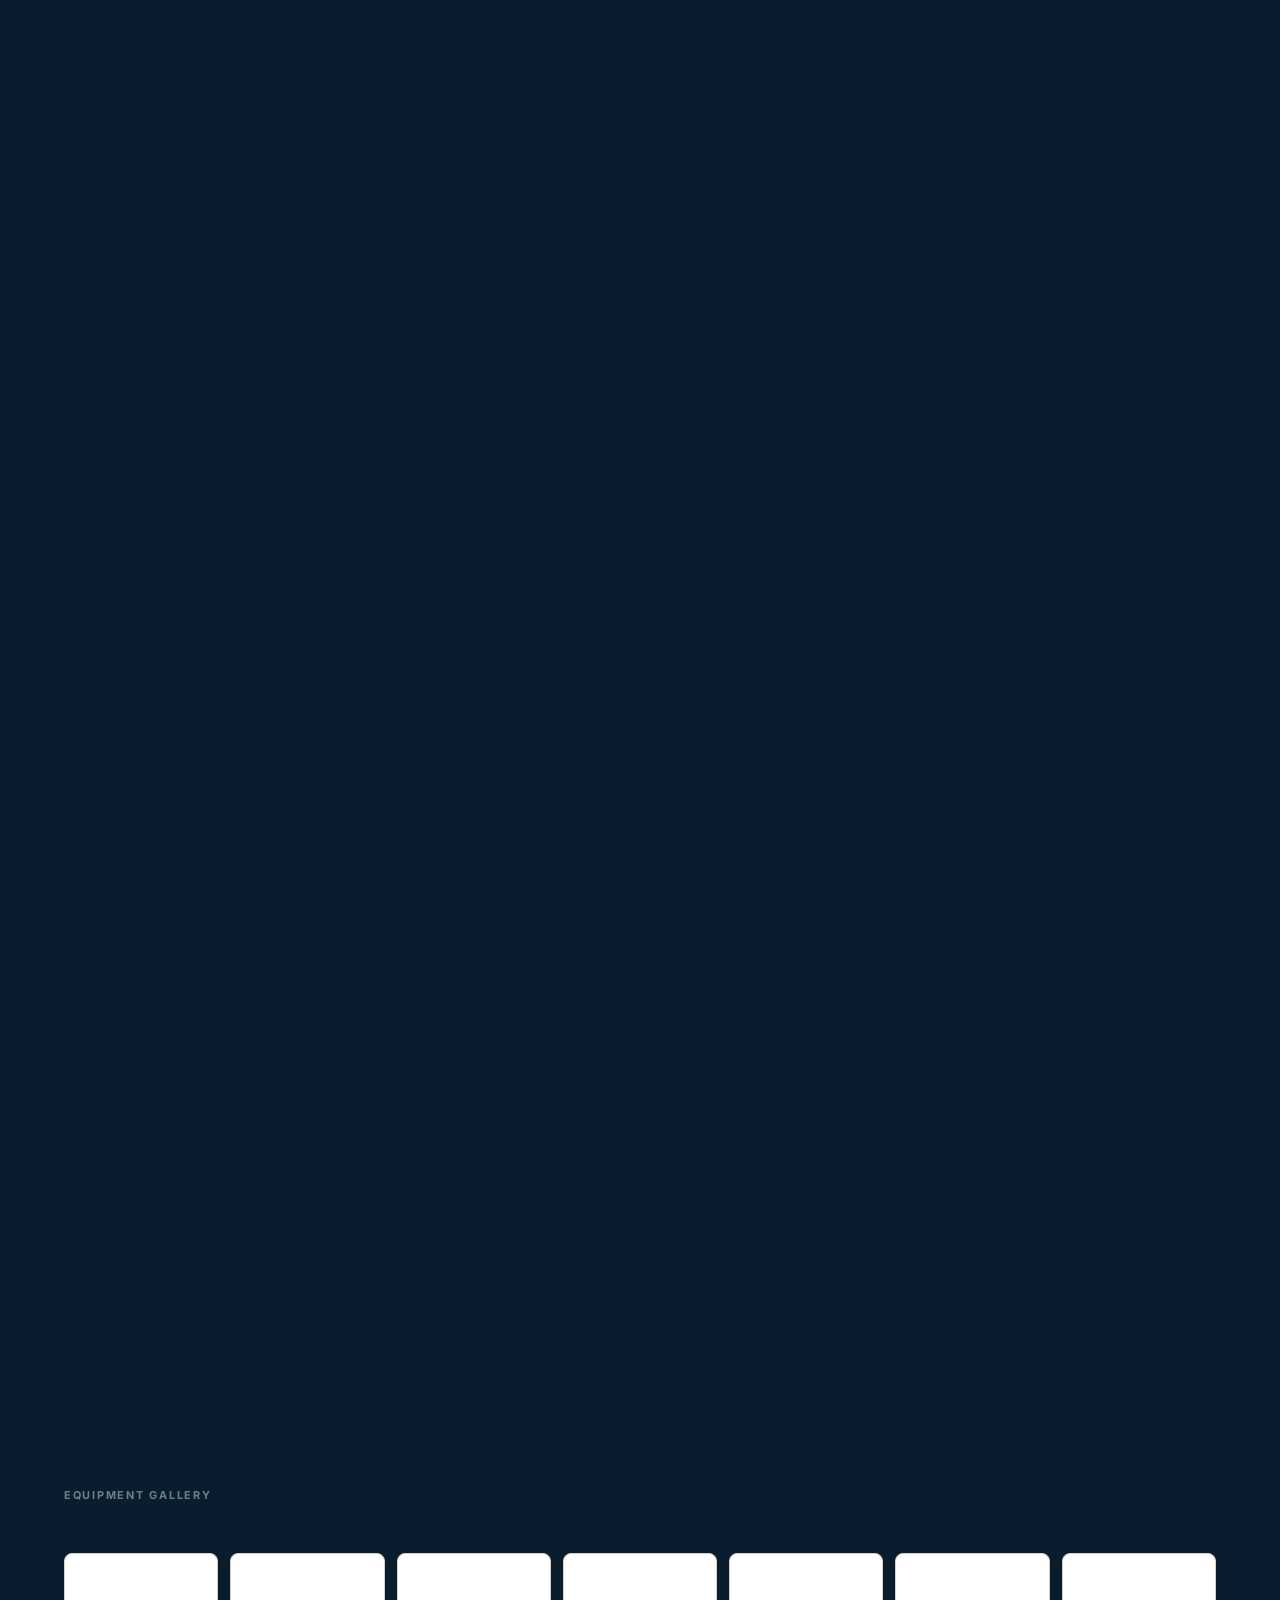
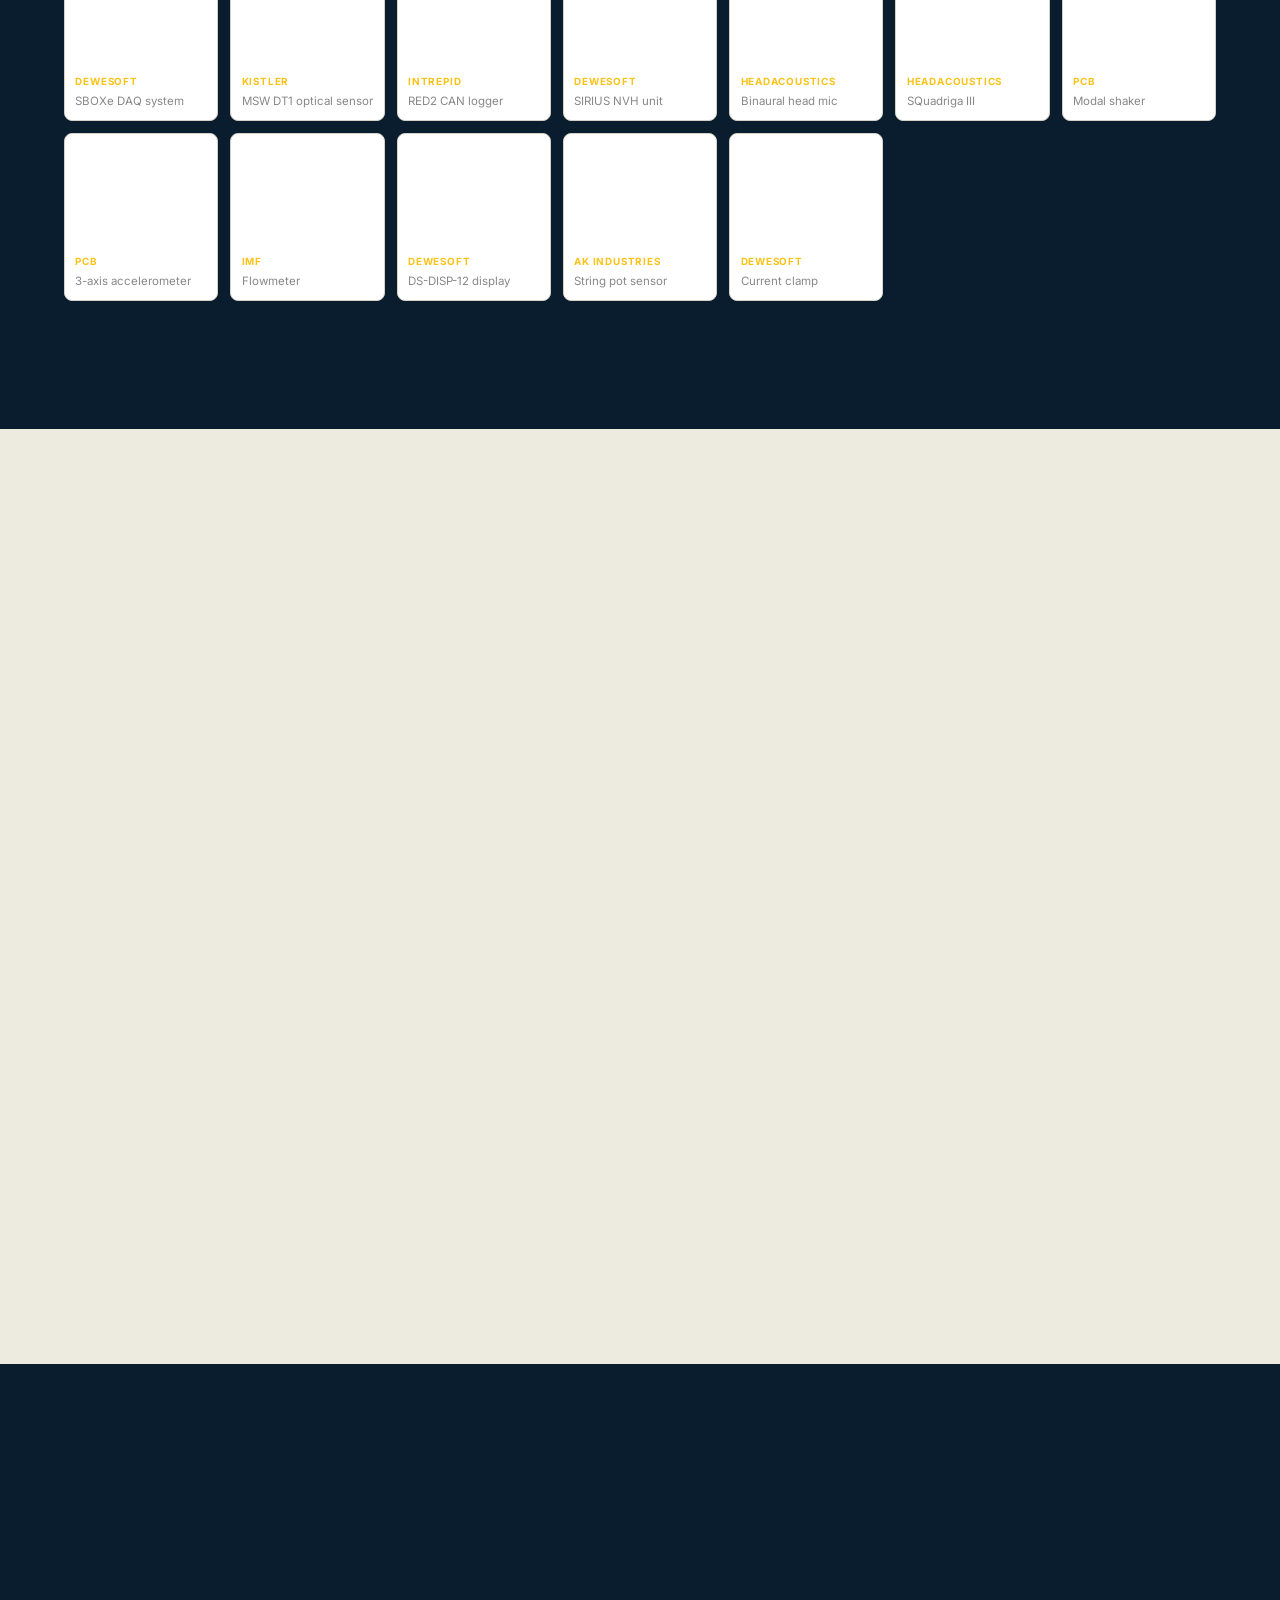
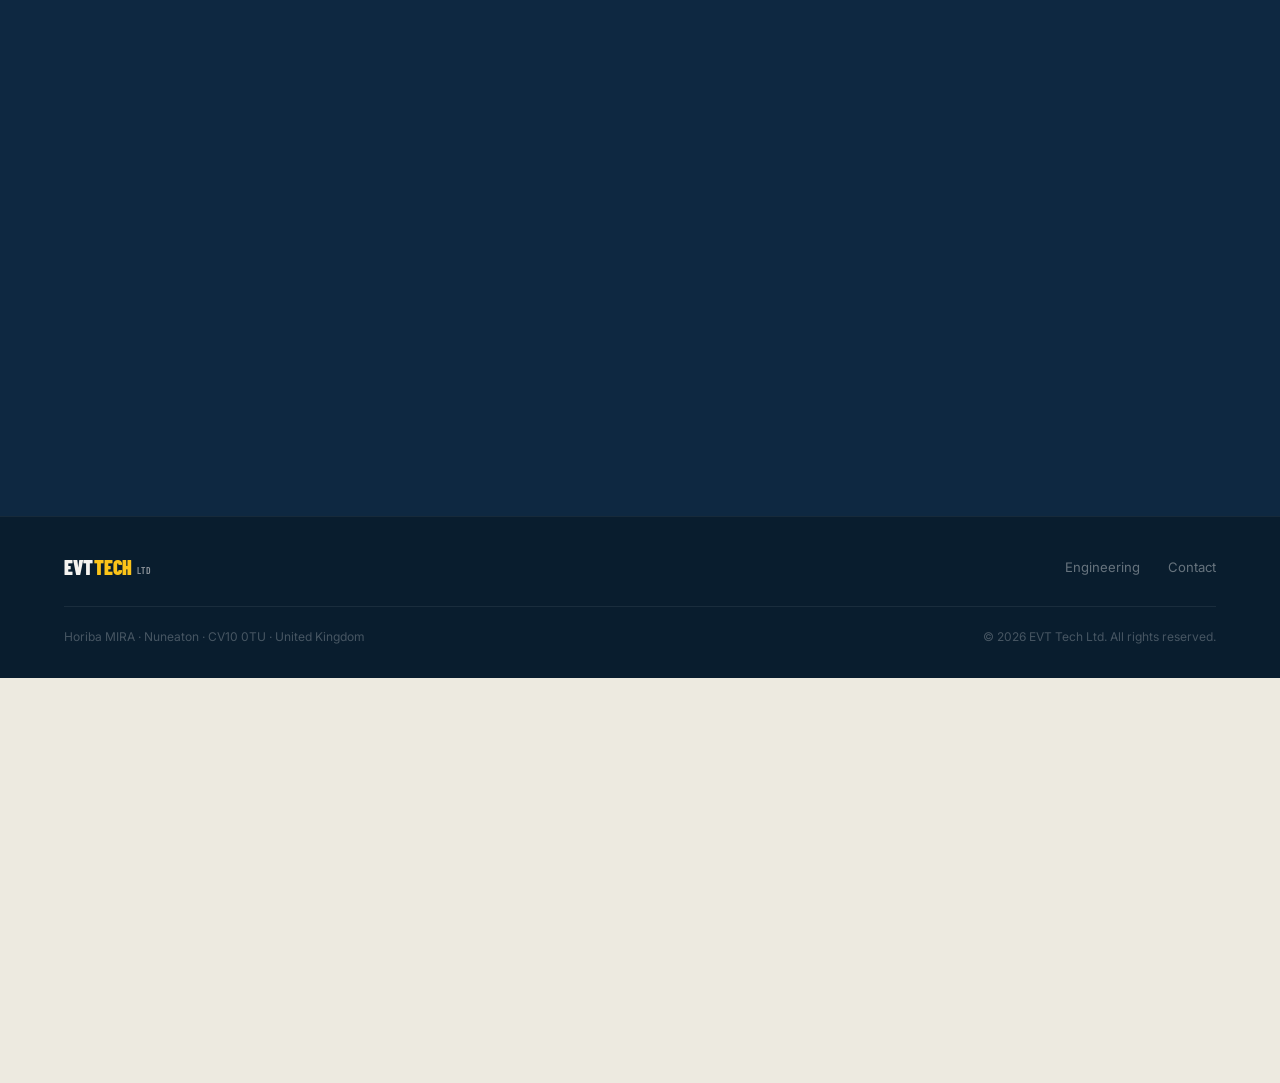
==== commit f9d10010: "Add PNG/ICO/Apple-touch icons and full favicon link set - apple-touch-icon.png (180x180) for Safari/" ====
--- a/index.html
+++ b/index.html
@@ -5,7 +5,9 @@
   <meta http-equiv="refresh" content="0; url=engineering.html">
   <link rel="canonical" href="https://evttech.co.uk/engineering.html">
   <link rel="icon" type="image/svg+xml" href="favicon.svg">
-  <link rel="alternate icon" href="favicon.svg">
+  <link rel="icon" type="image/png" sizes="32x32" href="favicon-32.png">
+  <link rel="alternate icon" href="favicon.ico">
+  <link rel="apple-touch-icon" sizes="180x180" href="apple-touch-icon.png">
   <title>EVT Tech Ltd</title>
 </head>
 <body>
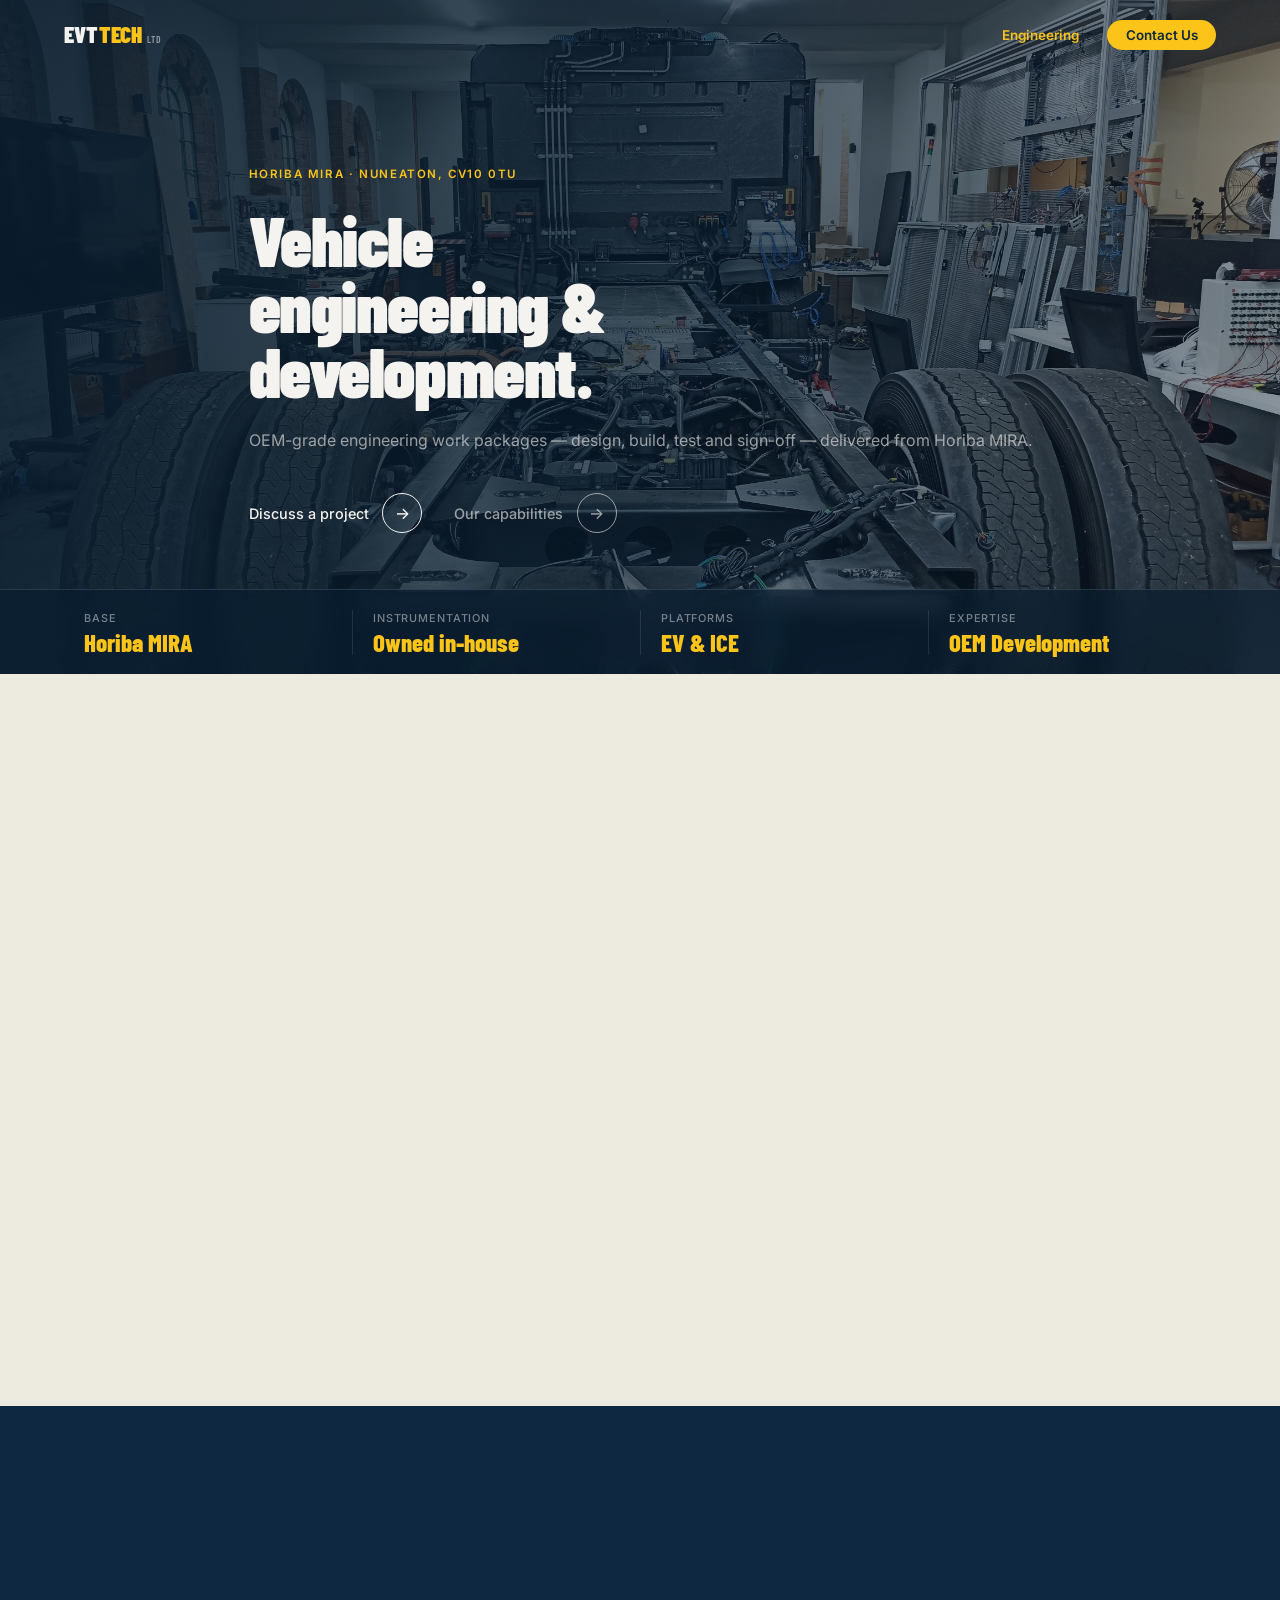
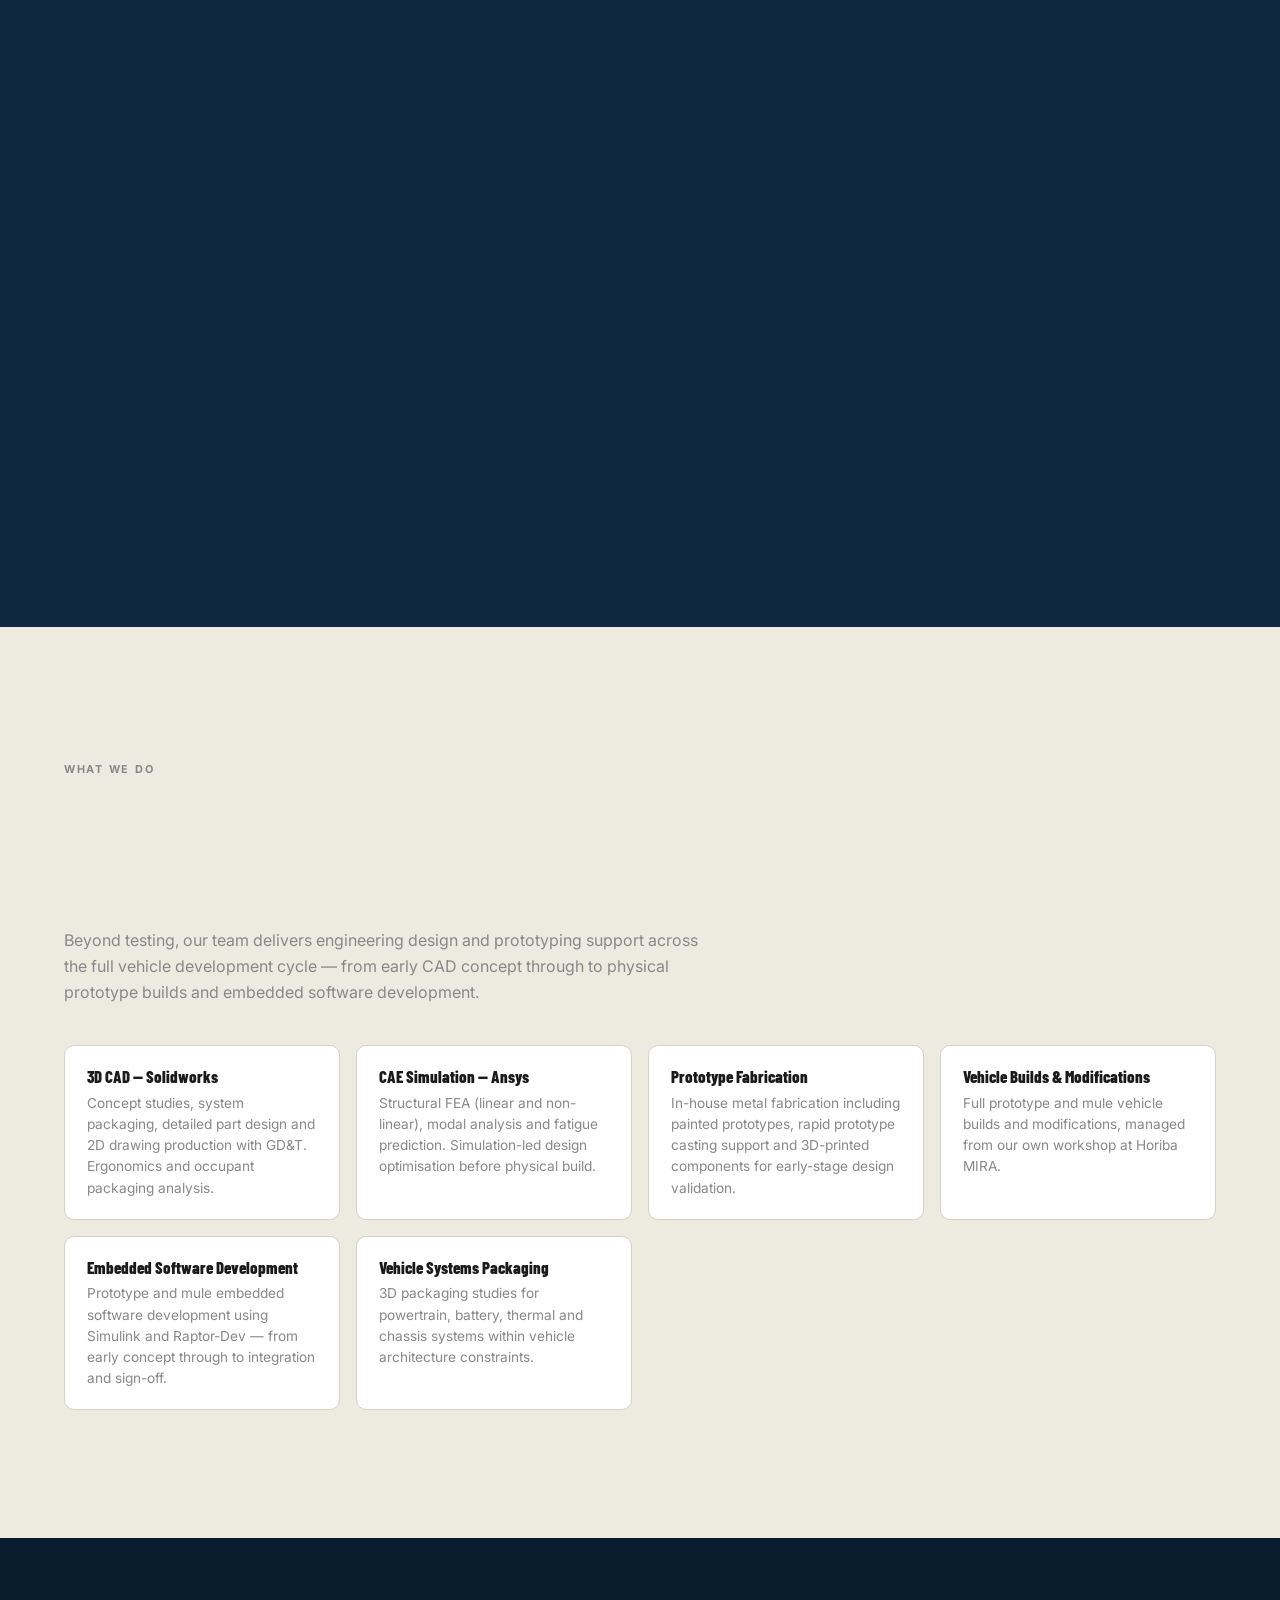
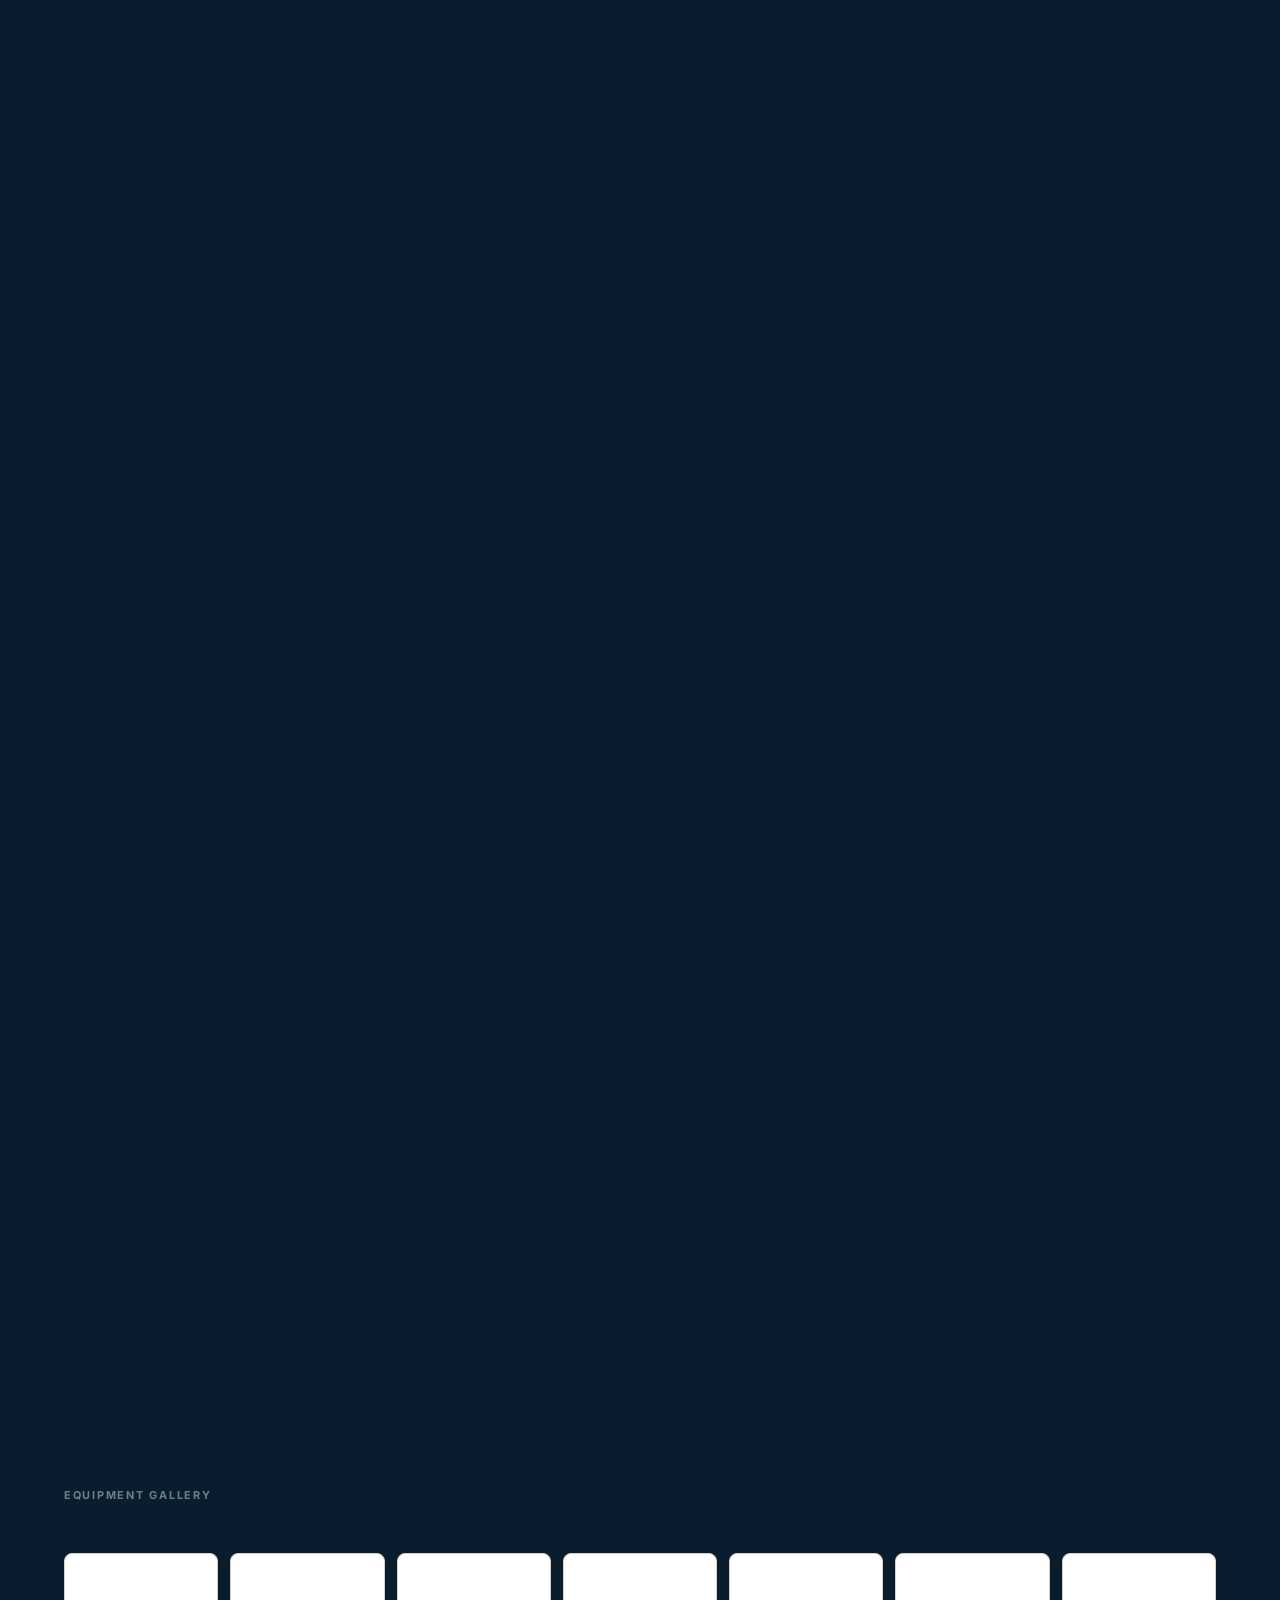
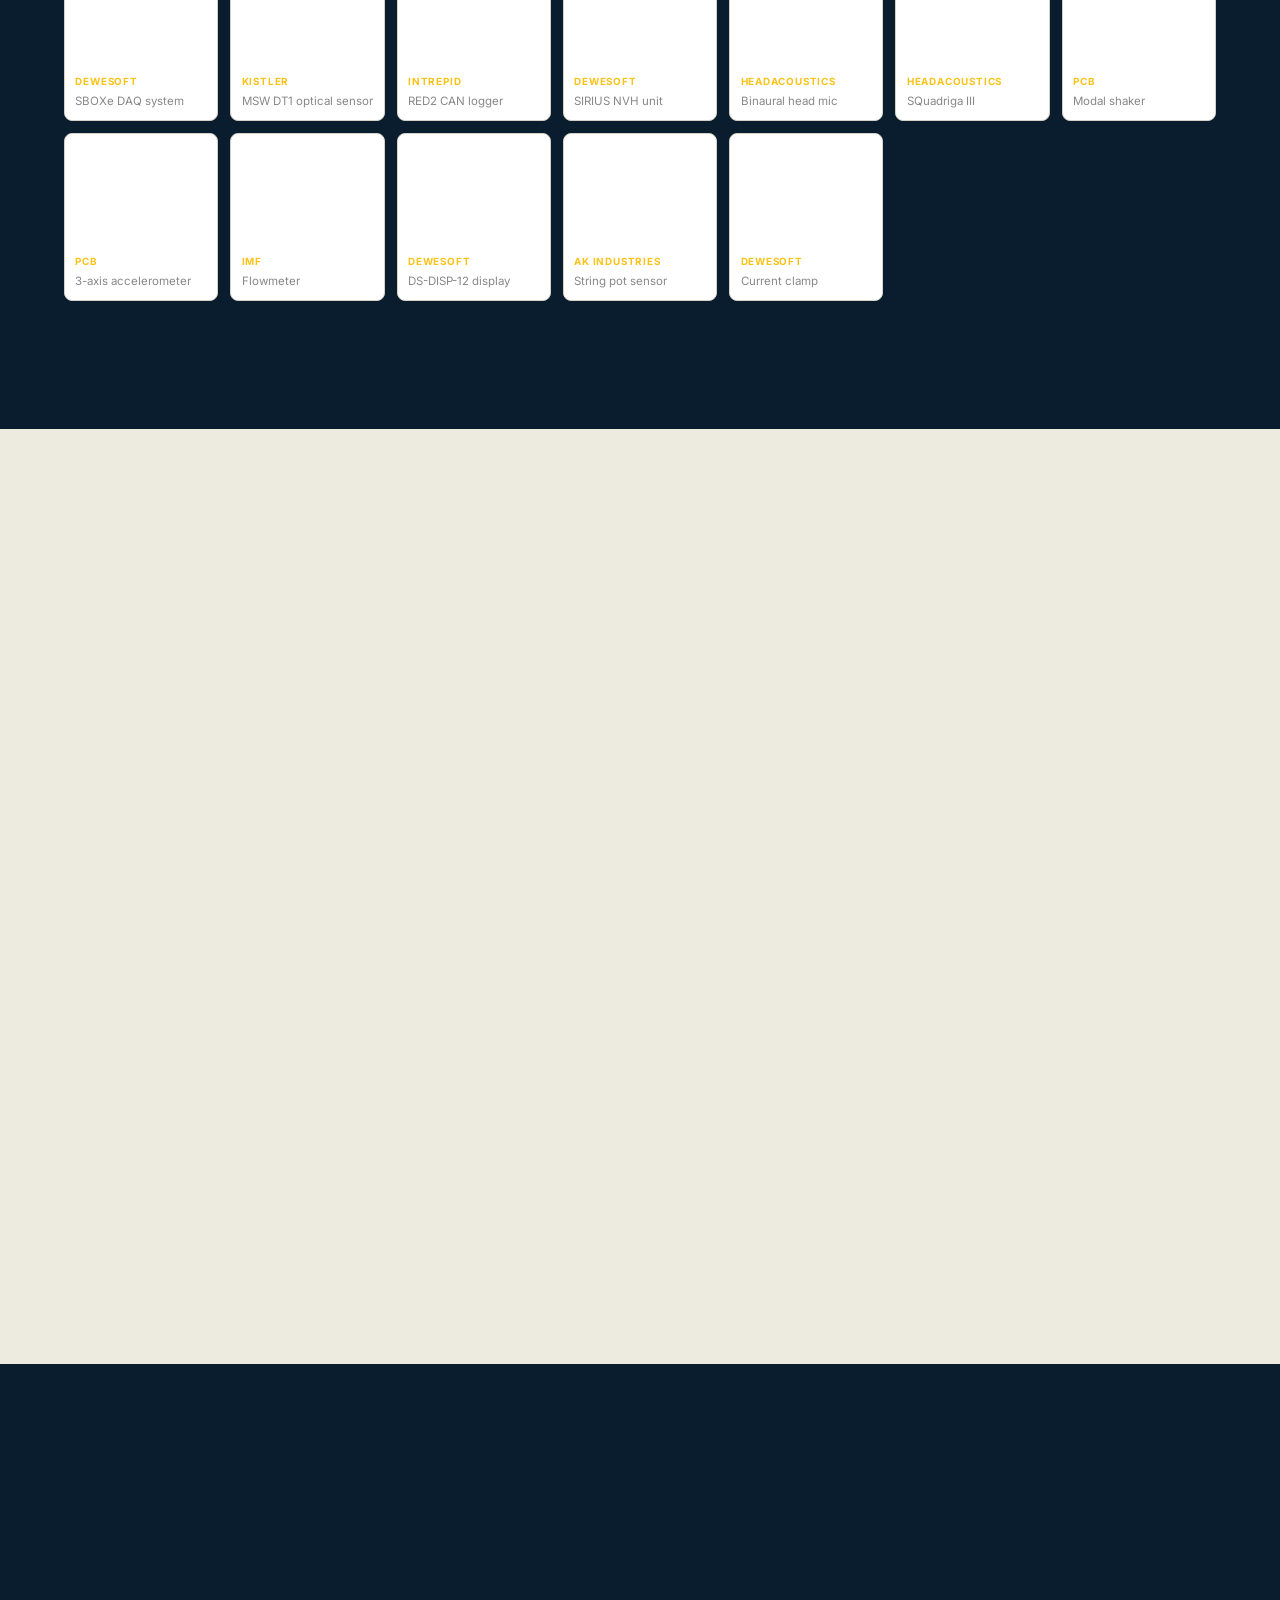
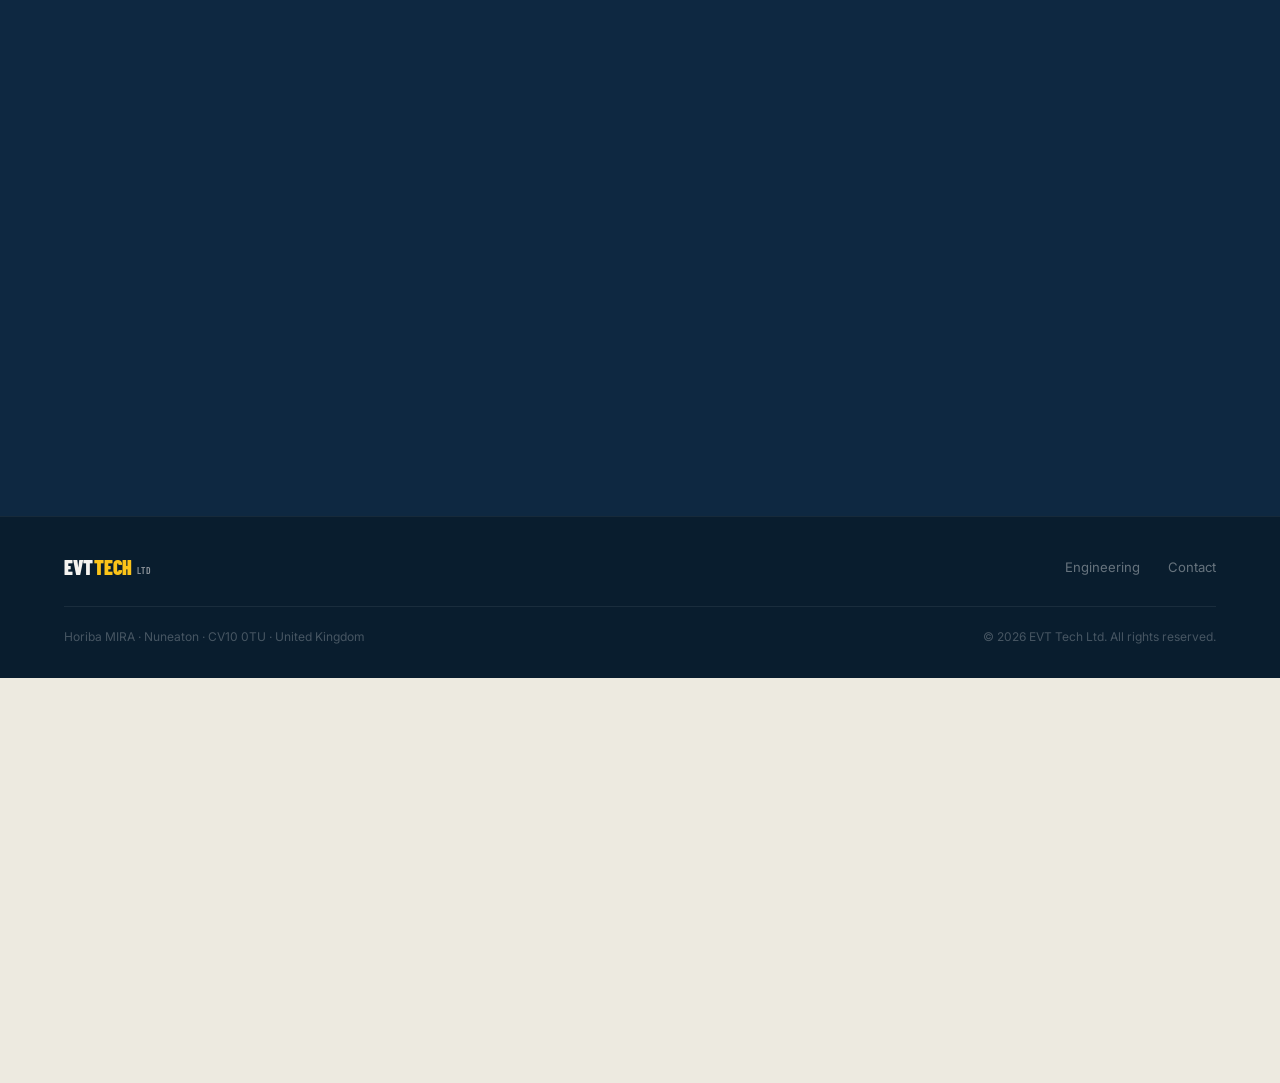
==== commit f4219164: "On-page SEO: keyword-targeted titles/meta + Organization schema - Title/meta now target "vehicle tes" ====
--- a/index.html
+++ b/index.html
@@ -4,11 +4,13 @@
   <meta charset="UTF-8">
   <meta http-equiv="refresh" content="0; url=engineering.html">
   <link rel="canonical" href="https://evttech.co.uk/engineering.html">
-  <link rel="icon" type="image/svg+xml" href="favicon.svg">
-  <link rel="icon" type="image/png" sizes="32x32" href="favicon-32.png">
-  <link rel="alternate icon" href="favicon.ico">
-  <link rel="apple-touch-icon" sizes="180x180" href="apple-touch-icon.png">
-  <title>EVT Tech Ltd</title>
+  <meta name="description" content="Vehicle testing &amp; development consultancy at Horiba MIRA, Nuneaton. RLDA, NVH, durability, instrumentation and EV control software — by the team that engineered the Volta Zero.">
+  <link rel="icon" href="/favicon.ico" sizes="any">
+  <link rel="icon" type="image/png" sizes="48x48" href="/favicon-48.png">
+  <link rel="icon" type="image/png" sizes="96x96" href="/favicon-96.png">
+  <link rel="icon" type="image/svg+xml" href="/favicon.svg">
+  <link rel="apple-touch-icon" sizes="180x180" href="/apple-touch-icon.png">
+  <title>EVT Tech Ltd | Vehicle Engineering &amp; Testing Consultancy</title>
 </head>
 <body>
   <p>Redirecting… <a href="engineering.html">click here if not redirected</a>.</p>
